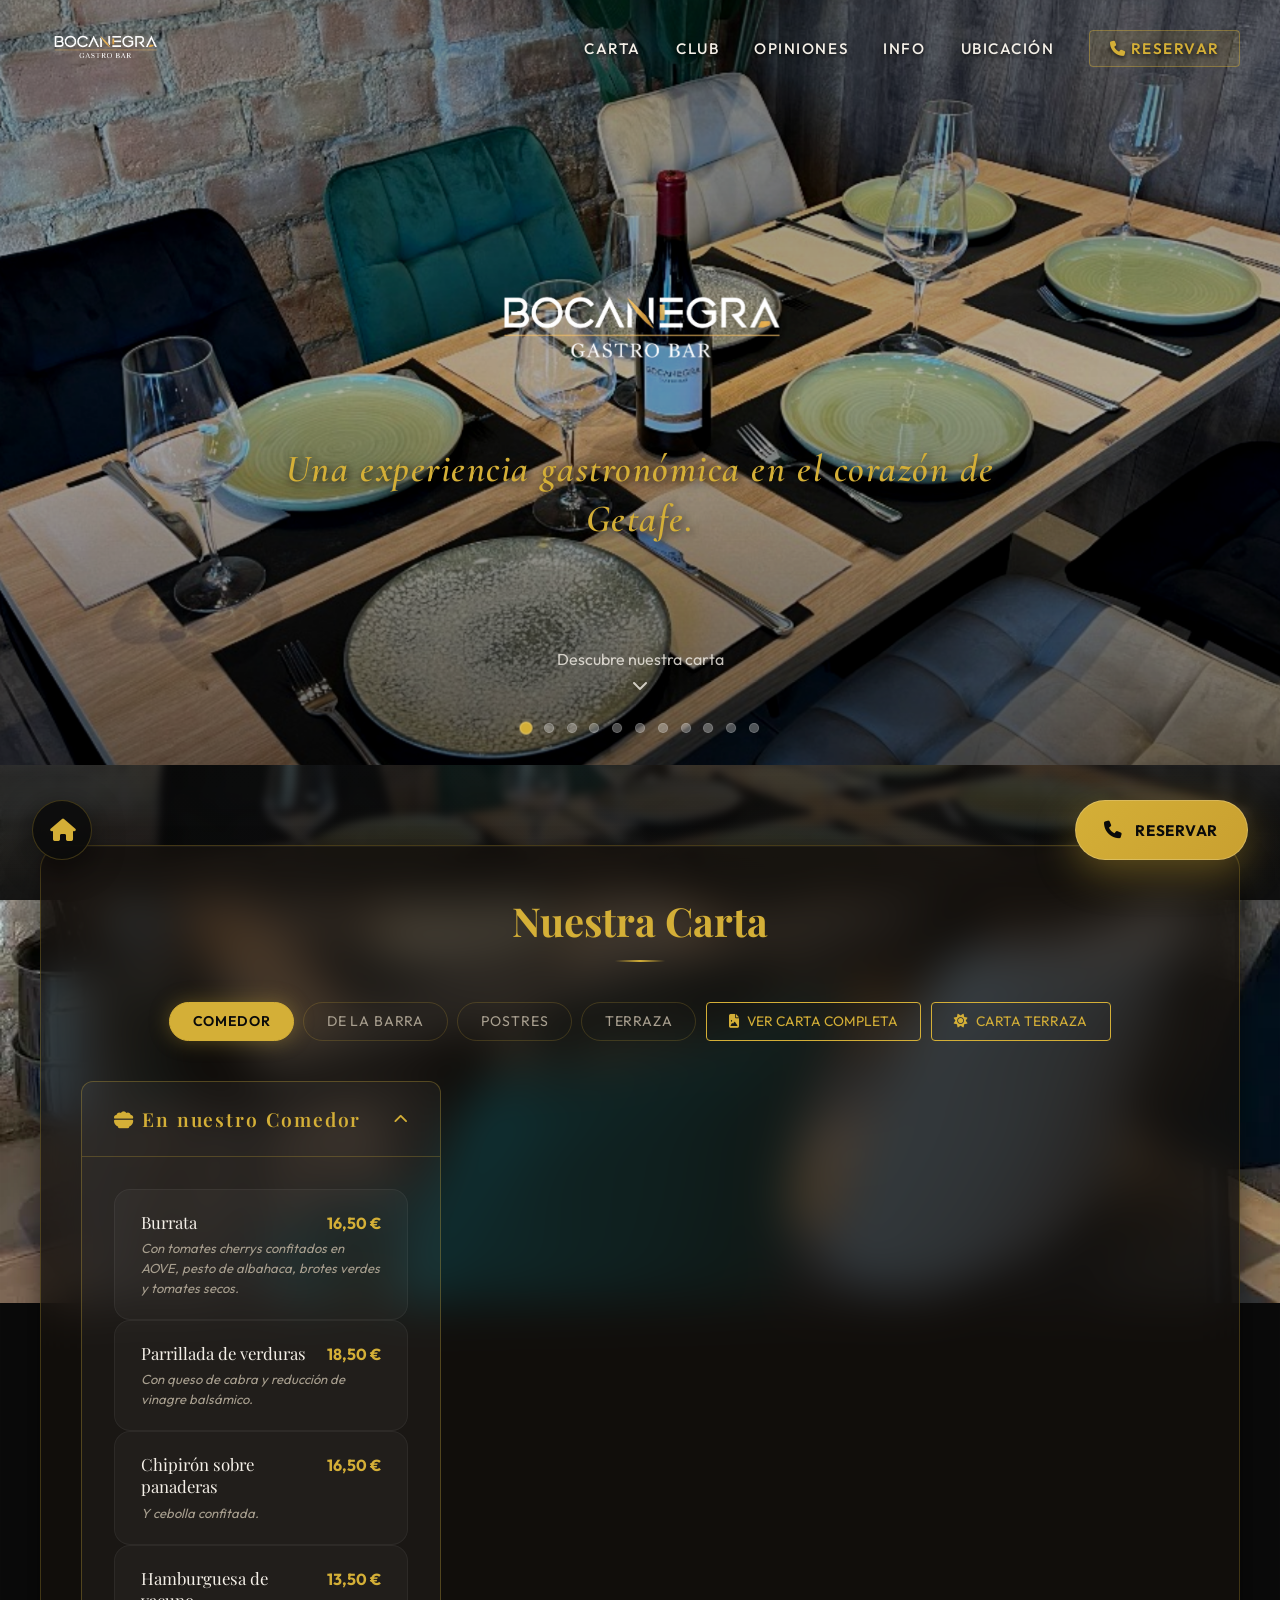
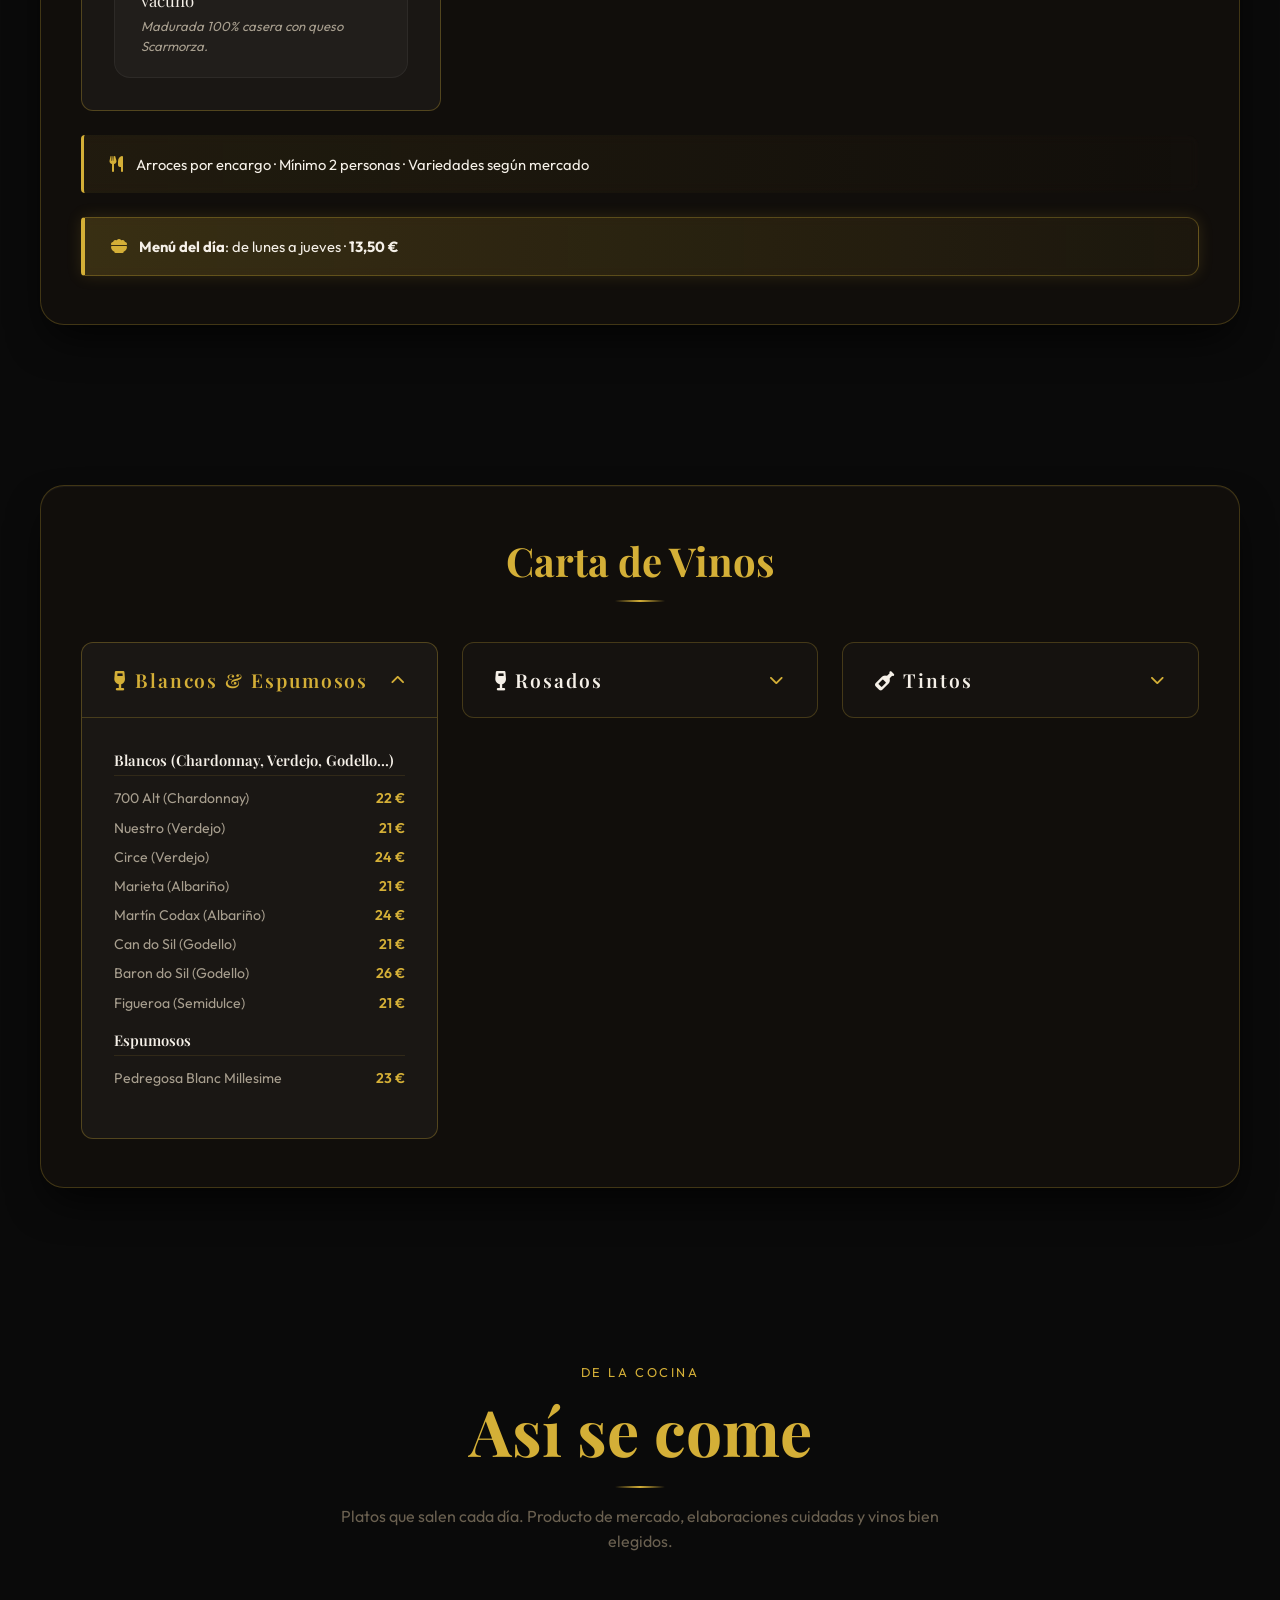
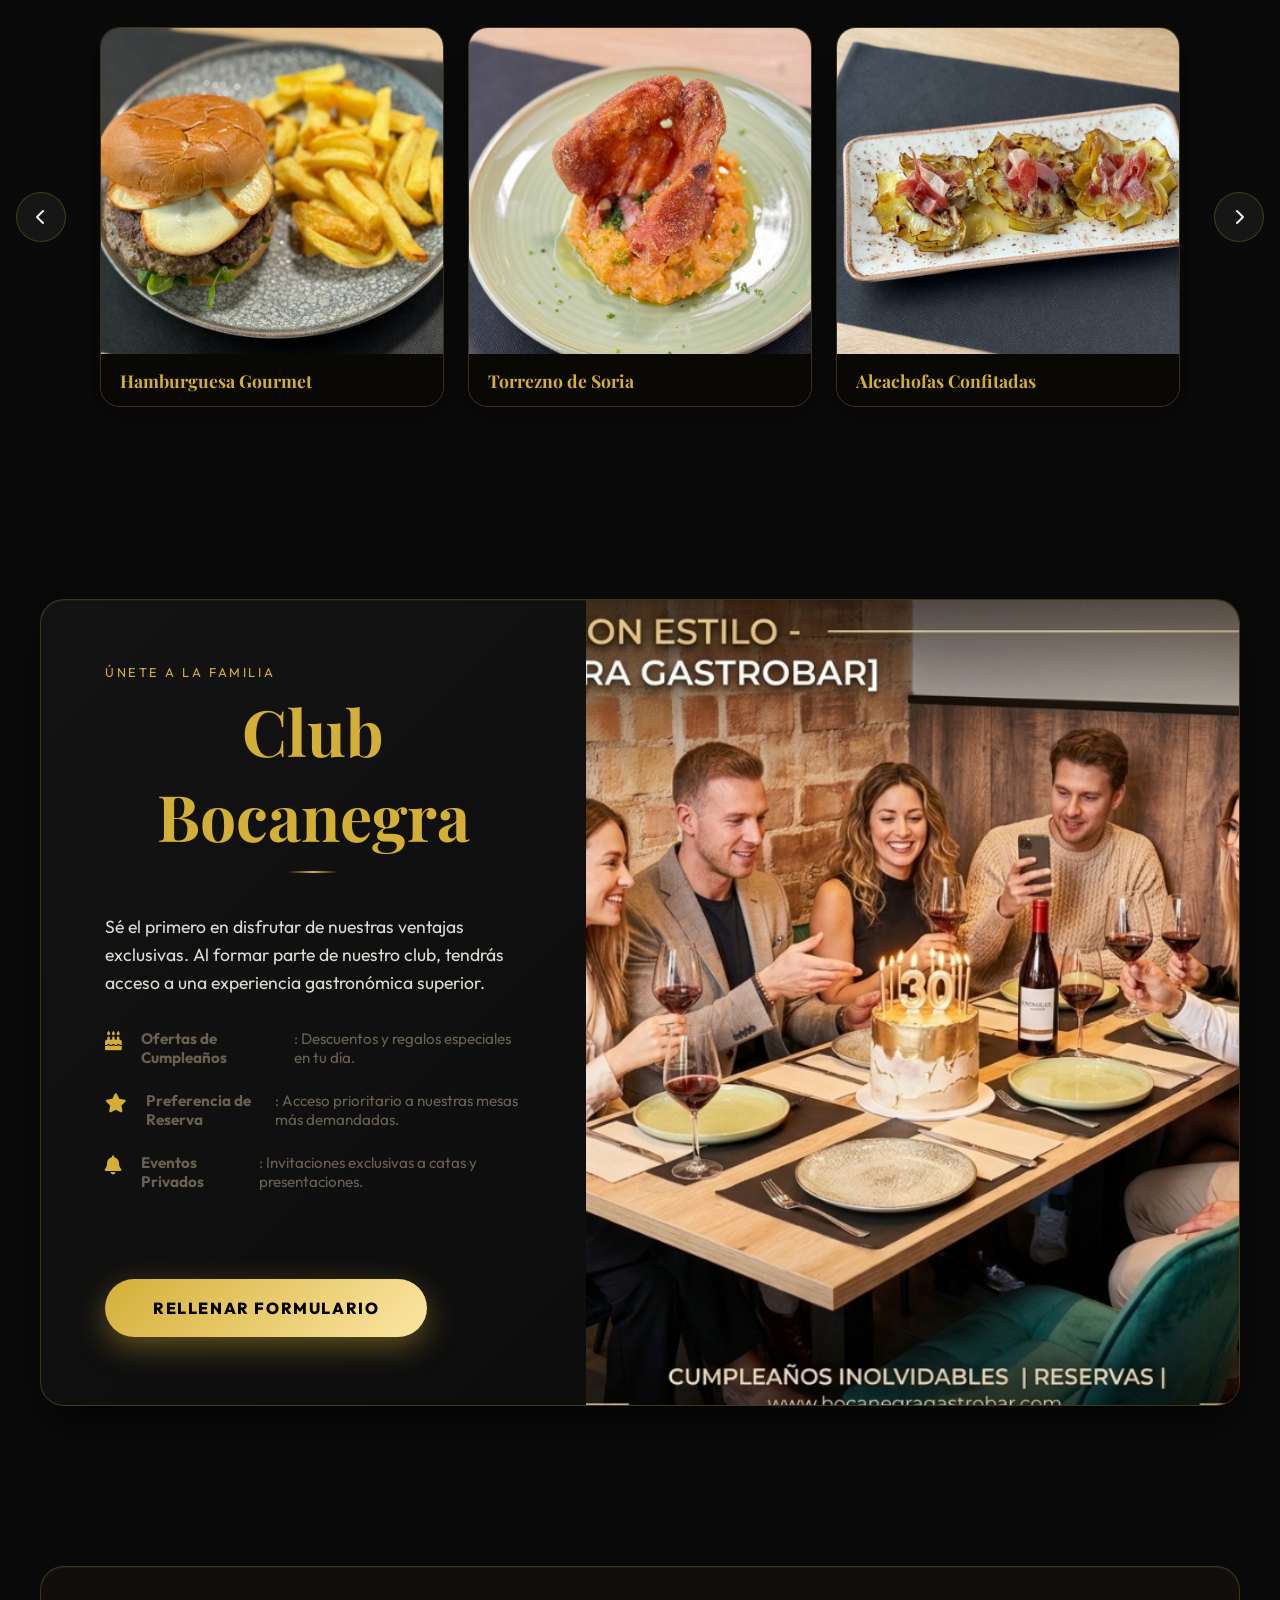
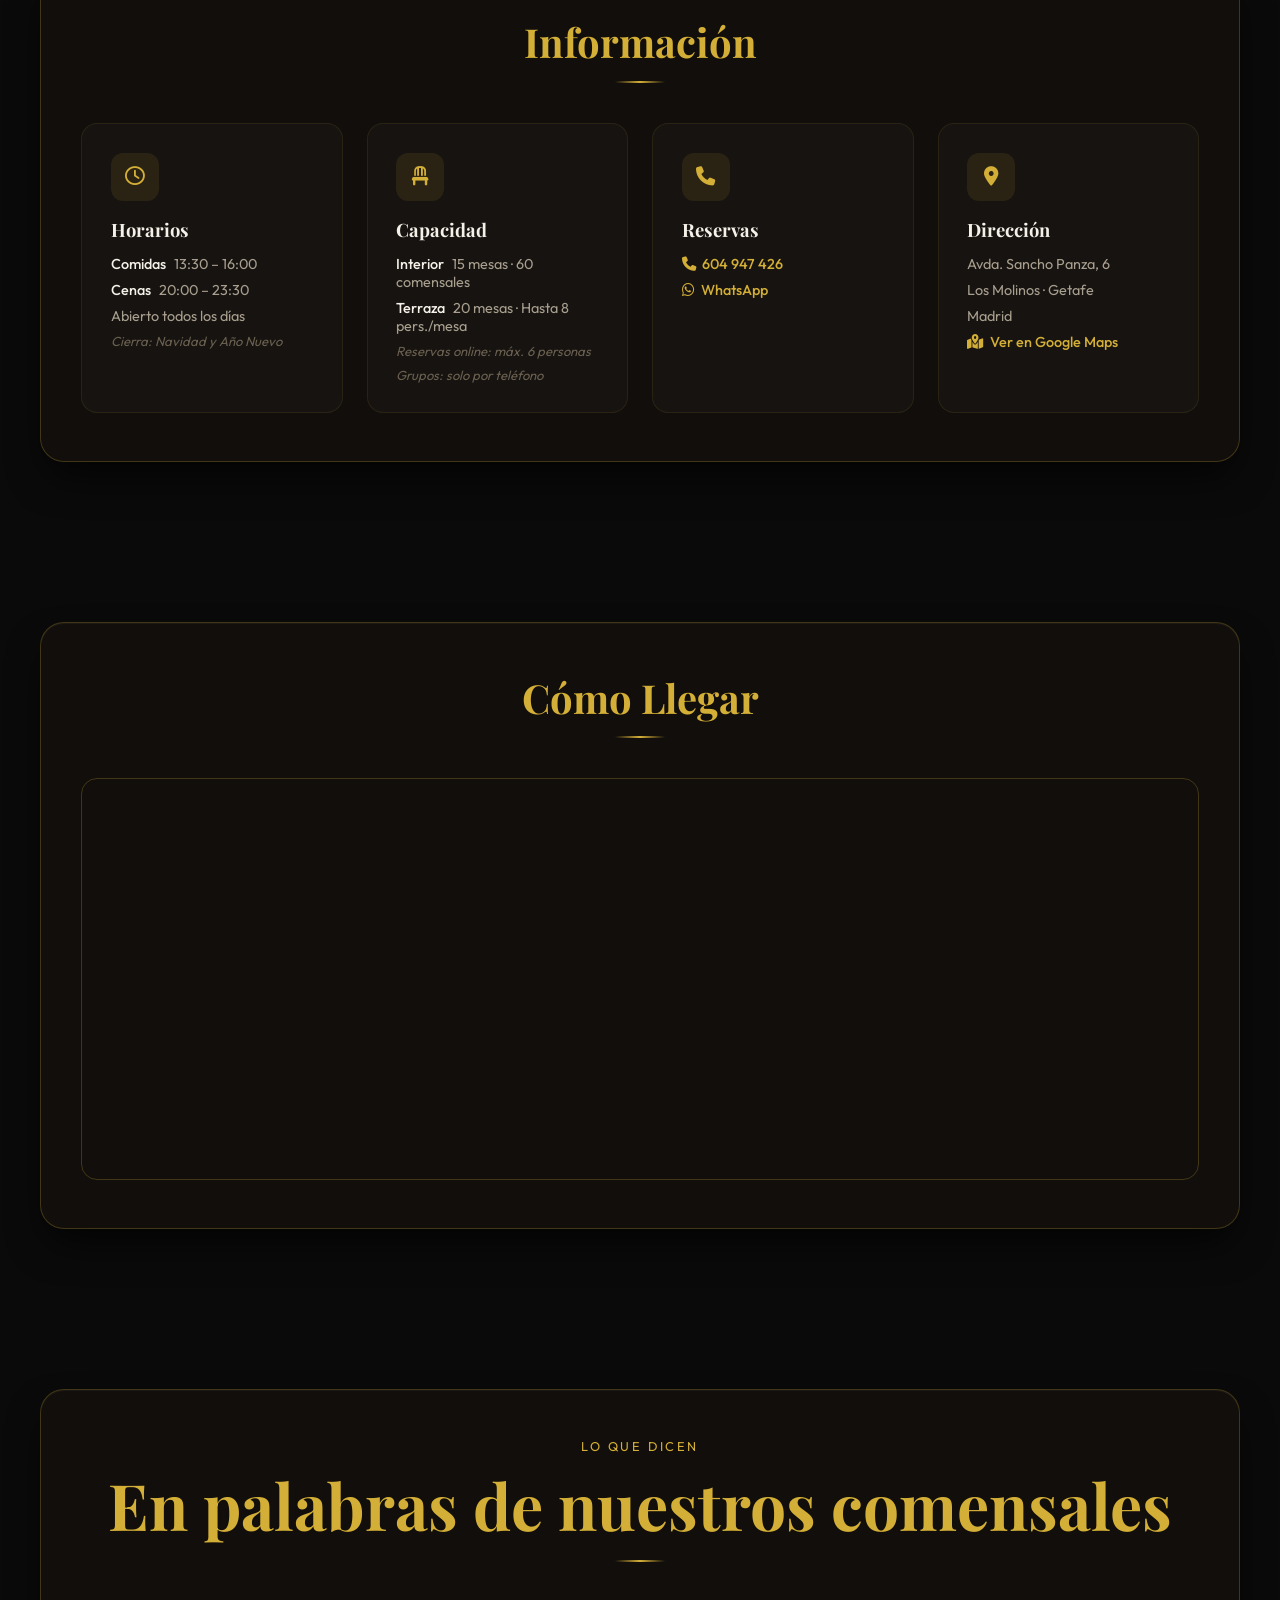
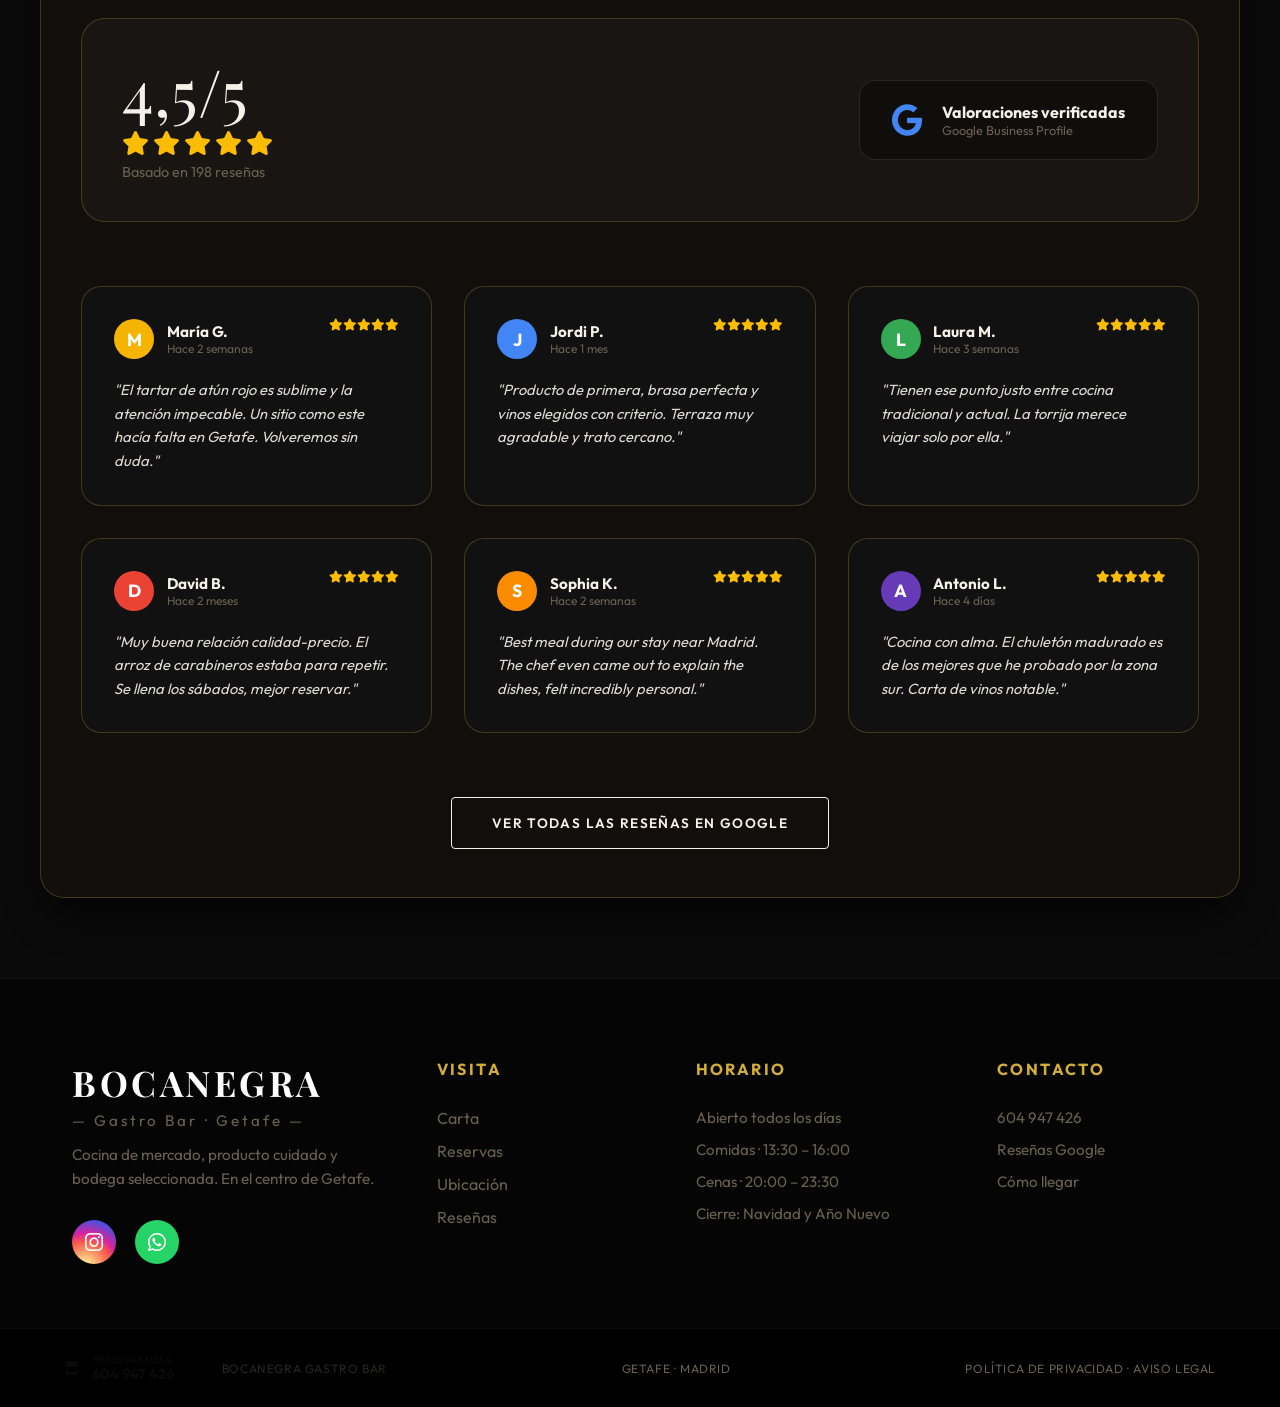
==== index.html @ 8f3bcb3c "fix: update Instagram link to @bocanegra_gastrobar" ====
<!DOCTYPE html>
<html lang="es">

<head>
    <meta charset="UTF-8">
    <meta name="viewport" content="width=device-width, initial-scale=1.0">
    <title>Restaurante Bocanegra Getafe — Cocina de Huerta, Sabor de Verdad</title>
    <meta name="description"
        content="Cocina honesta con verduras de la huerta, carnes de calidad y postres caseros. Bocanegra es el restaurante familiar de Getafe donde el producto manda y el cliente siempre vuelve.">

    <!-- Fonts -->
    <link rel="preconnect" href="https://fonts.googleapis.com">
    <link
        href="https://fonts.googleapis.com/css2?family=Outfit:wght@300;400;500;600;700&family=Playfair+Display:ital,wght@0,400;0,600;0,700;1,400&family=Cormorant+Garamond:ital,wght@1,500;1,600;1,700&display=swap"
        rel="stylesheet">
    <!-- Icons -->
    <link rel="stylesheet" href="https://cdnjs.cloudflare.com/ajax/libs/font-awesome/6.5.0/css/all.min.css">

    <style>
/* ═══════════════════════════════════════
   BOCANEGRA GASTRO BAR — Design System
   ═══════════════════════════════════════ */

:root {
    --primary: #D4AF37;
    --primary-hover: #b5952f;
    --primary-glow: rgba(212, 175, 55, 0.35);
    --dark-bg: #0a0a0a;
    --dark-surface: #111111;
    --text-main: #f5f0e8;
    --text-muted: #a89f8f;
    --text-dim: #6a6050;
    --accent-warm: #3d2b1a;

    --glass-bg: rgba(20, 16, 12, 0.75);
    --glass-border: rgba(212, 175, 55, 0.25);
    --glass-shadow: 0 20px 40px -10px rgba(0, 0, 0, 0.8), inset 0 1px 1px rgba(255, 255, 255, 0.05);
    --glass-blur: blur(24px);

    --font-heading: 'Playfair Display', serif;
    --font-body: 'Outfit', sans-serif;

    --ease-out: cubic-bezier(0.25, 0.46, 0.45, 0.94);
    --ease-spring: cubic-bezier(0.175, 0.885, 0.32, 1.275);
}

* { margin: 0; padding: 0; box-sizing: border-box; -webkit-tap-highlight-color: transparent; }

html { scroll-behavior: smooth; scroll-padding-top: 70px; }

body {
    font-family: var(--font-body);
    color: var(--text-main);
    background-color: var(--dark-bg);
    overflow-x: hidden;
    min-height: 100vh;
    min-height: 100svh;
    background-image: url('fondo.jpg');
    background-size: cover;
    background-position: center;
    background-attachment: fixed;
    background-repeat: no-repeat;
    -webkit-font-smoothing: antialiased;
    -moz-osx-font-smoothing: grayscale;
}

.bg-overlay {
    position: fixed;
    inset: 0;
    background: linear-gradient(to bottom, rgba(10,10,10,0.75) 0%, rgba(10,10,10,0.45) 40%, rgba(10,10,10,0.65) 70%, rgba(10,10,10,0.90) 100%);
    backdrop-filter: blur(4px);
    -webkit-backdrop-filter: blur(4px);
    z-index: -1;
}

/* ═══════════ NAVIGATION ═══════════ */
.main-nav { position: fixed; top: 0; left: 0; right: 0; z-index: 200; padding: 0.8rem 1.5rem; transition: background 0.4s ease, box-shadow 0.4s ease; }
.main-nav.scrolled { background: rgba(10,8,5,0.92); backdrop-filter: blur(20px); -webkit-backdrop-filter: blur(20px); box-shadow: 0 2px 30px rgba(0,0,0,0.5); }
.nav-inner { max-width: 1200px; margin: 0 auto; display: flex; justify-content: space-between; align-items: center; }
.nav-logo { font-family: var(--font-heading); font-size: 1.4rem; font-weight: 700; letter-spacing: 0.15em; color: var(--text-main); text-decoration: none; transition: color 0.3s; }
.nav-logo:hover { color: var(--primary); }
.nav-logo-img { height: 65px; width: auto; transition: transform 0.3s var(--ease-out); }
.nav-logo:hover .nav-logo-img { transform: scale(1.05); }
.nav-links { display: flex; list-style: none; gap: 2.2rem; align-items: center; }
.nav-links a { text-decoration: none; color: var(--text-main); font-size: 0.95rem; font-weight: 500; letter-spacing: 0.1em; text-transform: uppercase; transition: color 0.3s; text-shadow: 0 2px 5px rgba(0,0,0,0.8); }
.nav-links a:hover { color: var(--text-main); background: rgba(212,175,55,0.08); }
.nav-cta { background: rgba(212,175,55,0.12) !important; border: 1px solid rgba(212,175,55,0.4) !important; color: var(--primary) !important; font-weight: 600 !important; backdrop-filter: blur(5px); border-radius: 4px; padding: 0.5rem 1.2rem !important; }
.nav-cta:hover { background: var(--primary) !important; color: var(--dark-bg) !important; box-shadow: 0 0 20px var(--primary-glow); }
.nav-toggle { display: none; flex-direction: column; gap: 5px; background: none; border: none; cursor: pointer; padding: 4px; }
.nav-toggle span { width: 24px; height: 2px; background: var(--text-main); border-radius: 2px; transition: all 0.3s ease; }

/* ═══════════ HERO ═══════════ */
.hero { min-height: 85vh; min-height: 85svh; display: flex; flex-direction: column; justify-content: center; align-items: center; text-align: center; position: relative; padding: 0; overflow: hidden; background-color: var(--dark-bg); }
.hero-slider { position: absolute; inset: 0; z-index: 1; background-color: #0c0c0c; }
.slide { position: absolute; inset: 0; background-size: cover; background-position: center; background-repeat: no-repeat; opacity: 0; transform: scale(1.18); transition: opacity 1.2s ease-in-out; image-rendering: -webkit-optimize-contrast; filter: contrast(1.08) saturate(1.05); will-change: opacity, transform; }
.slide.active { opacity: 1; animation: kenBurns 7s ease-in-out forwards; }
@keyframes kenBurns { 0% { transform: scale(1.0); } 100% { transform: scale(1.18); } }
.slider-dots { position: absolute; bottom: 2rem; left: 50%; transform: translateX(-50%); display: flex; gap: 0.8rem; z-index: 20; }
.dot { width: 10px; height: 10px; border-radius: 50%; background: rgba(255,255,255,0.3); border: 1px solid rgba(255,255,255,0.2); cursor: pointer; transition: all 0.3s var(--ease-spring); }
.dot.active { background: var(--primary); transform: scale(1.3); box-shadow: 0 0 15px var(--primary-glow); }
.hero::after { content: ''; position: absolute; inset: 0; background: linear-gradient(to bottom, rgba(0,0,0,0.45) 0%, rgba(0,0,0,0.3) 50%, rgba(0,0,0,0.6) 100%); z-index: 2; }
.logo-container { position: relative; z-index: 10; margin-top: 1rem; display: flex; flex-direction: column; align-items: center; gap: 0.3rem; }
.hero-logo { width: 350px; max-width: 85vw; margin-bottom: 0rem; }
.hero-seo-title { font-family: 'Cormorant Garamond', serif; font-size: clamp(1.5rem,3.5vw,2.4rem); font-style: italic; font-weight: 600; color: var(--primary); letter-spacing: 0.04em; margin-top: 1.8rem; text-shadow: 2px 2px 8px rgba(0,0,0,0.9), 0 0 20px rgba(212,175,55,0.2); line-height: 1.3; max-width: 850px; margin-left: auto; margin-right: auto; padding: 0 1rem; }
.scroll-indicator { position: absolute; bottom: 4.5rem; z-index: 10; display: flex; flex-direction: column; align-items: center; gap: 0.5rem; color: var(--text-main); opacity: 0.8; }

/* ═══════════ CONTENT SECTIONS ═══════════ */
.content-section { padding: 5rem 1rem; display: flex; justify-content: center; }
.glass-container { width: 100%; max-width: 1200px; background: var(--glass-bg); backdrop-filter: var(--glass-blur); -webkit-backdrop-filter: var(--glass-blur); border: 1px solid var(--glass-border); border-radius: 24px; padding: 3rem 2.5rem; box-shadow: var(--glass-shadow); }
.section-title { font-family: var(--font-heading); font-size: clamp(1.8rem,4vw,2.5rem); text-align: center; margin-bottom: 2.5rem; color: var(--primary); position: relative; }
.section-title::after { content: ''; display: block; width: 50px; height: 2px; background: linear-gradient(90deg, transparent, var(--primary), transparent); margin: 0.8rem auto 0; }

/* ═══════════ MENU FILTERS ═══════════ */
.menu-filters { display: flex; justify-content: center; flex-wrap: wrap; gap: 0.6rem; margin-bottom: 2.5rem; touch-action: pan-y; }
.filter-btn { background: transparent; border: 1px solid rgba(212,175,55,0.2); color: var(--text-muted); padding: 0.55rem 1.4rem; border-radius: 30px; font-family: var(--font-body); font-size: 0.88rem; cursor: pointer; transition: all 0.3s ease; text-transform: uppercase; letter-spacing: 0.06em; font-weight: 400; touch-action: manipulation; }
.filter-btn:hover { border-color: var(--primary); color: var(--text-main); background: rgba(212,175,55,0.06); }
.filter-btn.active { background: var(--primary); color: var(--dark-bg); border-color: var(--primary); font-weight: 600; box-shadow: 0 0 20px var(--primary-glow); }
.pdf-btn { padding: 0.6rem 1.4rem; background: transparent; border: 1px solid var(--primary); color: var(--primary); border-radius: 4px; text-decoration: none; font-size: 0.86rem; display: flex; align-items: center; gap: 0.5rem; transition: all 0.3s; text-transform: uppercase; }
.pdf-btn:hover { background: var(--primary); color: var(--dark-bg); }

/* ═══════════ MENU GRID ═══════════ */
.menu-grid { display: grid; grid-template-columns: repeat(auto-fill, minmax(320px,1fr)); gap: 1.2rem; transition: opacity 0.4s var(--ease-out), transform 0.4s var(--ease-out); }
.menu-grid.filtering { opacity: 0; transform: translateY(12px); pointer-events: none; }
.menu-item { padding: 1.3rem 1.6rem; border-radius: 16px; background: rgba(255,255,255,0.03); border: 1px solid rgba(255,255,255,0.05); transition: all 0.3s var(--ease-out); display: flex; flex-direction: column; gap: 0.4rem; opacity: 0; animation: itemEntrance 0.5s ease forwards; }
@keyframes itemEntrance { from { opacity: 0; transform: translateY(15px); } to { opacity: 1; transform: translateY(0); } }
.menu-item:hover { transform: translateY(-4px); background: rgba(212,175,55,0.08); border-color: rgba(212,175,55,0.3); box-shadow: 0 10px 25px -10px rgba(0,0,0,0.5); }
.item-header { display: flex; justify-content: space-between; align-items: baseline; gap: 1rem; }
.item-title { font-family: var(--font-heading); font-size: 1.05rem; color: var(--text-main); font-weight: 400; }
.item-price { font-weight: 700; color: var(--primary); font-size: 1rem; white-space: nowrap; }
.item-desc { font-size: 0.82rem; color: var(--text-muted); line-height: 1.5; font-style: italic; }
.menu-note { margin-top: 1.5rem; padding: 1.2rem 1.6rem; background: linear-gradient(90deg,rgba(212,175,55,0.08),transparent); border-left: 3px solid var(--primary); border-radius: 4px 12px 12px 4px; color: var(--text-main); font-size: 0.92rem; display: flex; align-items: center; gap: 0.8rem; backdrop-filter: blur(5px); }
.menu-note.highlight { background: linear-gradient(90deg,rgba(212,175,55,0.2),rgba(212,175,55,0.05)); border: 1px solid rgba(212,175,55,0.3); border-left: 4px solid var(--primary); box-shadow: 0 0 15px rgba(212,175,55,0.15); animation: gold-pulse 3s infinite alternate; }
@keyframes gold-pulse { 0% { box-shadow: 0 0 15px rgba(212,175,55,0.1); } 100% { box-shadow: 0 0 25px rgba(212,175,55,0.3); } }

/* ═══════════ ACCORDION MENU ═══════════ */
.wine-accordion { display: grid; grid-template-columns: repeat(3,1fr); gap: 1.5rem; align-items: start; margin-top: 2rem; }
@media (max-width: 900px) { .wine-accordion { grid-template-columns: 1fr; } }
.menu-accordion { border: 1px solid var(--glass-border); border-radius: 12px; background: rgba(255,255,255,0.02); overflow: hidden; transition: all 0.3s var(--ease-out); }
.menu-accordion[open] { border-color: rgba(212,175,55,0.3); background: rgba(255,255,255,0.04); }
.accordion-header { padding: 1.5rem 2rem; display: flex; justify-content: space-between; align-items: center; cursor: pointer; list-style: none; font-family: var(--font-heading); font-size: 1.2rem; font-weight: 600; letter-spacing: 0.1em; color: var(--text-main); transition: all 0.3s; }
.accordion-header::-webkit-details-marker { display: none; }
.accordion-header:hover { background: rgba(212,175,55,0.05); color: var(--primary); }
.menu-accordion[open] .accordion-header { color: var(--primary); border-bottom: 1px solid var(--glass-border); }
.toggle-icon { font-size: 0.9rem; transition: transform 0.4s var(--ease-spring); color: var(--primary); }
.menu-accordion[open] .toggle-icon { transform: rotate(180deg); }
.accordion-content { padding: 2rem; }
.menu-note i { color: var(--primary); font-size: 1rem; }

/* ═══════════ WINE SECTION ═══════════ */
.wine-regions-grid { display: grid; grid-template-columns: 1fr; gap: 2rem; }
.wine-sub { margin-bottom: 0.8rem; }
.wine-sub h4 { font-family: var(--font-heading); color: var(--text-main); font-size: 0.92rem; font-weight: 600; margin-bottom: 0.5rem; padding-bottom: 0.3rem; border-bottom: 1px solid rgba(212,175,55,0.12); }
.wine-item { display: flex; justify-content: space-between; align-items: baseline; padding: 0.35rem 0; font-size: 0.88rem; color: var(--text-muted); }
.wine-price { color: var(--primary); font-weight: 600; white-space: nowrap; margin-left: 1rem; }

/* ═══════════ INFO SECTION ═══════════ */
.info-grid { display: grid; grid-template-columns: repeat(auto-fill,minmax(250px,1fr)); gap: 1.5rem; }
.info-card { background: rgba(255,255,255,0.025); border: 1px solid rgba(212,175,55,0.1); border-radius: 16px; padding: 1.8rem; transition: transform 0.3s var(--ease-out), border-color 0.3s; }
.info-card:hover { transform: translateY(-3px); border-color: rgba(212,175,55,0.25); }
.info-icon { width: 48px; height: 48px; border-radius: 12px; background: rgba(212,175,55,0.1); display: flex; align-items: center; justify-content: center; margin-bottom: 1rem; color: var(--primary); font-size: 1.2rem; }
.info-card h3 { font-family: var(--font-heading); color: var(--text-main); font-size: 1.15rem; margin-bottom: 0.8rem; }
.info-list { list-style: none; display: flex; flex-direction: column; gap: 0.5rem; font-size: 0.9rem; color: var(--text-muted); }
.info-list strong { color: var(--text-main); font-weight: 500; margin-right: 0.3rem; }
.info-muted { font-size: 0.82rem; color: var(--text-dim); font-style: italic; }
.info-link { color: var(--primary); text-decoration: none; display: inline-flex; align-items: center; gap: 0.4rem; transition: color 0.2s; font-weight: 500; }
.info-link:hover { color: #e6c86a; }

/* ═══════════ MAP ═══════════ */
.map-wrapper { border-radius: 16px; overflow: hidden; border: 1px solid var(--glass-border); }
.map-wrapper iframe { display: block; width: 100%; min-height: 350px; }

/* ═══════════ REVIEWS ═══════════ */
.rating-overview { display: flex; justify-content: space-between; align-items: center; background: rgba(255,255,255,0.03); padding: 2.5rem; border-radius: 24px; margin-bottom: 4rem; border: 1px solid var(--glass-border); flex-wrap: wrap; gap: 2rem; }
.rating-main { display: flex; flex-direction: column; gap: 0.5rem; }
.rating-score { font-size: 4rem; font-family: var(--font-heading); color: var(--text-main); line-height: 1; }
.rating-stars { color: #fbbc04; font-size: 1.5rem; display: flex; gap: 4px; }
.rating-count { font-size: 0.9rem; color: var(--text-dim); }
.verified-badge { background: rgba(0,0,0,0.3); padding: 1.2rem 2rem; border-radius: 16px; display: flex; align-items: center; gap: 1.2rem; border: 1px solid rgba(255,255,255,0.1); }
.badge-icon { font-size: 2rem; color: #4285f4; }
.badge-text { display: flex; flex-direction: column; }
.badge-text strong { font-size: 1rem; color: var(--text-main); }
.badge-text span { font-size: 0.8rem; color: var(--text-dim); }
.reviews-grid { display: grid; grid-template-columns: repeat(3,1fr); gap: 2rem; margin-bottom: 4rem; }
.review-card { background: var(--dark-surface); padding: 2rem; border-radius: 20px; border: 1px solid var(--glass-border); transition: transform 0.3s var(--ease-out); display: flex; flex-direction: column; gap: 1.2rem; }
.review-card:hover { transform: translateY(-5px); border-color: rgba(212,175,55,0.3); }
.review-meta { display: flex; justify-content: space-between; align-items: flex-start; }
.review-user { display: flex; align-items: center; gap: 0.8rem; }
.user-avatar { width: 40px; height: 40px; border-radius: 50%; display: flex; align-items: center; justify-content: center; color: white; font-weight: bold; font-size: 1.1rem; }
.user-info { display: flex; flex-direction: column; }
.user-info strong { font-size: 0.95rem; color: var(--text-main); }
.user-info span { font-size: 0.75rem; color: var(--text-dim); }
.review-stars-small { color: #fbbc04; font-size: 0.75rem; display: flex; }
.review-text { font-size: 0.92rem; line-height: 1.6; color: var(--text-main); font-style: italic; opacity: 0.9; }
.reviews-footer { display: flex; justify-content: center; }
.google-btn { display: inline-block; padding: 1rem 2.5rem; background: transparent; border: 1px solid var(--text-main); color: var(--text-main); text-decoration: none; font-size: 0.85rem; font-weight: 600; letter-spacing: 0.1em; border-radius: 4px; transition: all 0.3s; }
.google-btn:hover { background: var(--text-main); color: var(--dark-bg); }
@media (max-width: 1100px) { .reviews-grid { grid-template-columns: repeat(2,1fr); } }
@media (max-width: 768px) { .reviews-grid { display: flex; flex-wrap: nowrap; overflow-x: auto; gap: 1.2rem; padding: 0.5rem 1.5rem 2rem; scroll-snap-type: x mandatory; -webkit-overflow-scrolling: touch; margin: 0 -1.5rem; } .review-card { flex: 0 0 280px; scroll-snap-align: center; background: rgba(255,255,255,0.03); } }

/* ═══════════ CLUB BOCANEGRA ═══════════ */
.club-card { padding: 0 !important; overflow: hidden; background: linear-gradient(135deg,rgba(20,20,20,0.95) 0%,rgba(10,10,10,0.98) 100%); }
.club-content { display: grid; grid-template-columns: 1fr 1.2fr; min-height: 600px; }
.club-text { padding: 4rem; display: flex; flex-direction: column; justify-content: center; }
.club-intro { font-size: 1.1rem; line-height: 1.6; color: var(--text-main); margin: 1.5rem 0 2rem; opacity: 0.9; }
.club-benefits { list-style: none; padding: 0; margin-bottom: 3rem; }
.club-benefits li { display: flex; align-items: flex-start; gap: 1.2rem; margin-bottom: 1.5rem; color: var(--text-dim); font-size: 0.95rem; }
.club-benefits i { color: var(--primary); font-size: 1.2rem; margin-top: 0.2rem; }
.club-cta-wrapper { margin-top: 1rem; }
.shiny-gold-btn { display: inline-block; background: linear-gradient(135deg,#d4af37 0%,#f9e29c 50%,#d4af37 100%); background-size: 200% auto; color: #000; padding: 1.2rem 3rem; border-radius: 50px; font-size: 1rem; font-weight: 800; letter-spacing: 0.1em; text-decoration: none; text-transform: uppercase; position: relative; overflow: hidden; box-shadow: 0 10px 30px rgba(212,175,55,0.4); transition: all 0.4s var(--ease-out); border: none; }
.shiny-gold-btn::after { content: ''; position: absolute; top: -50%; left: -100%; width: 50%; height: 200%; background: linear-gradient(to right,rgba(255,255,255,0) 0%,rgba(255,255,255,0.6) 50%,rgba(255,255,255,0) 100%); transform: rotate(30deg); animation: btn-shine 3s infinite; }
.shiny-gold-btn:hover { transform: translateY(-5px) scale(1.02); box-shadow: 0 15px 40px rgba(212,175,55,0.6); background-position: right center; }
@keyframes btn-shine { 0% { left: -100%; } 20% { left: 150%; } 100% { left: 150%; } }
.club-visuals { position: relative; background: #000; overflow: hidden; }
.club-carousel { width: 100%; height: 100%; position: relative; }
.club-slide { position: absolute; inset: 0; background-size: cover; background-position: center; background-repeat: no-repeat; opacity: 0; transition: opacity 1.5s ease-in-out, transform 6s linear; z-index: 1; }
.club-slide.active { opacity: 1; z-index: 2; transform: scale(1.08); }
@media (max-width: 1000px) { .club-content { grid-template-columns: 1fr; } .club-visuals { height: 350px; order: -1; } .club-text { padding: 3rem 2rem; } }

/* ═══════════ FOOTER ═══════════ */
.main-footer { background: #050505; padding-top: 5rem; color: #fff; border-top: 1px solid rgba(255,255,255,0.05); }
.footer-top { max-width: 1200px; margin: 0 auto; padding: 0 2rem 4rem; display: grid; grid-template-columns: 1.5fr 1fr 1.2fr 1fr; gap: 3rem; }
.footer-brand-title { font-family: var(--font-heading); font-size: 2.2rem; letter-spacing: 0.1em; margin-bottom: 0.3rem; }
.footer-brand-subtitle { color: var(--primary); font-size: 0.85rem; letter-spacing: 0.2em; margin-bottom: 1.5rem; }
.footer-brand-desc { color: var(--text-dim); line-height: 1.6; font-size: 0.95rem; }
.footer-col h3 { color: var(--primary); font-size: 1rem; letter-spacing: 0.15em; margin-bottom: 1.8rem; }
.footer-col ul { list-style: none; padding: 0; }
.footer-col ul li { margin-bottom: 0.8rem; }
.footer-col a { color: var(--text-dim); text-decoration: none; transition: color 0.3s; }
.footer-col a:hover { color: var(--primary); }
.footer-col p { color: var(--text-dim); margin-bottom: 0.8rem; font-size: 0.95rem; }
.footer-social { display: flex; gap: 1.2rem; margin-top: 1.8rem; }
.footer-social a { width: 44px; height: 44px; border-radius: 50%; display: flex; justify-content: center; align-items: center; font-size: 1.3rem; transition: all 0.4s var(--ease-spring); text-decoration: none; border: none; }
.footer-social a.social-ig { background: radial-gradient(circle at 30% 107%,#fdf497 0%,#fdf497 5%,#fd5949 45%,#d6249f 60%,#285AEB 90%); color: #fff; }
.footer-social a.social-wa { background: #25D366; color: #fff; }
.footer-social a.social-ig:hover { transform: translateY(-5px) scale(1.1); box-shadow: 0 10px 25px rgba(214,36,159,0.4); }
.footer-social a.social-wa:hover { transform: translateY(-5px) scale(1.1); box-shadow: 0 10px 25px rgba(37,211,102,0.4); }
.footer-bottom { background: #000; padding: 1.5rem 4rem; display: flex; justify-content: space-between; align-items: center; border-top: 1px solid rgba(255,255,255,0.05); font-size: 0.75rem; letter-spacing: 0.05em; color: var(--text-dim); }
.footer-bottom-left { display: flex; align-items: center; gap: 3rem; }
.footer-reserve-tag { background: var(--primary); color: var(--dark-bg); display: flex; align-items: center; gap: 0.8rem; padding: 0.4rem 1.2rem; border-radius: 40px; text-decoration: none; }
.tag-text { display: flex; flex-direction: column; }
.tag-text span { font-size: 0.6rem; font-weight: 700; opacity: 0.8; }
.tag-text strong { font-size: 0.9rem; }
.footer-id { opacity: 0.4; }
.footer-bottom-right a { color: var(--text-dim); text-decoration: none; }
button.footer-reserve-tag { background: none; border: none; cursor: pointer; padding: 0; font-family: inherit; }

/* ═══════════ FLOATING BUTTONS ═══════════ */
.reserve-fab { position: fixed; bottom: 2.5rem; right: 2rem; height: 60px; padding: 0 1.8rem; border-radius: 40px; background: linear-gradient(135deg,var(--primary),#c9a030); color: var(--dark-bg); font-size: 1.1rem; display: flex; justify-content: center; align-items: center; gap: 0.8rem; cursor: pointer; box-shadow: 0 12px 40px rgba(212,175,55,0.4); z-index: 1000; transition: all 0.4s var(--ease-spring); border: 1px solid rgba(255,255,255,0.2); }
.fab-label { font-family: var(--font-body); font-size: 0.95rem; font-weight: 700; letter-spacing: 0.05em; text-transform: uppercase; }
.reserve-fab:hover { transform: translateY(-5px) scale(1.05); box-shadow: 0 15px 45px rgba(212,175,55,0.6); color: var(--dark-bg); }
.home-float { position: fixed; left: 2rem; bottom: 2.5rem; width: 60px; height: 60px; background: rgba(10,10,10,0.85); border: 1px solid var(--glass-border); backdrop-filter: blur(15px); color: var(--primary); border-radius: 50%; display: flex; justify-content: center; align-items: center; font-size: 1.4rem; z-index: 1000; transition: all 0.4s var(--ease-spring); text-decoration: none; box-shadow: 0 8px 30px rgba(0,0,0,0.5); }
.home-float:hover { background: var(--primary); color: var(--dark-bg); transform: translateY(-5px) scale(1.1); box-shadow: 0 12px 35px var(--primary-glow); }
.pulse { animation: pulse-ring 2.5s infinite; }
@keyframes pulse-ring { 0% { box-shadow: 0 0 0 0 rgba(212,175,55,0.5); } 70% { box-shadow: 0 0 0 18px rgba(212,175,55,0); } 100% { box-shadow: 0 0 0 0 rgba(212,175,55,0); } }

/* ═══════════ DISHES CAROUSEL ═══════════ */
.dishes-section { padding: 6rem 1rem; max-width: 1300px; margin: 0 auto; }
.section-header { text-align: center; margin-bottom: 3.5rem; }
.section-subtitle { font-family: var(--font-body); text-transform: uppercase; letter-spacing: 0.2em; font-size: 0.8rem; color: var(--primary); display: block; margin-bottom: 0.5rem; }
.section-title.gold-text { font-size: clamp(2.5rem,5vw,4rem); margin-bottom: 1rem; }
.section-desc { color: var(--text-dim); max-width: 600px; margin: 0 auto; line-height: 1.6; }
.carousel-container { position: relative; display: flex; align-items: center; gap: 1.5rem; }
.carousel-viewport { flex: 1; overflow: hidden; padding: 1rem 10px; }
.carousel-track { display: flex; gap: 1.5rem; transition: transform 0.6s cubic-bezier(0.23,1,0.32,1); will-change: transform; }
.dish-card { flex: 0 0 calc((100% - 3rem) / 3); background: #0a0805; border-radius: 20px; overflow: hidden; border: 1px solid var(--glass-border); transition: transform 0.4s var(--ease-spring), border-color 0.4s; box-shadow: 0 10px 30px rgba(0,0,0,0.3); display: flex; flex-direction: column; height: 380px; }
.dish-card:hover { transform: translateY(-10px); border-color: var(--primary); box-shadow: 0 15px 40px rgba(212,175,55,0.15); }
.dish-img { flex: 1; background-size: cover; background-position: center; background-repeat: no-repeat; transition: transform 0.6s; image-rendering: -webkit-optimize-contrast; }
.dish-card:hover .dish-img { transform: scale(1.05); }
.dish-info { padding: 0.9rem 1.2rem; background: #0a0805; flex-shrink: 0; }
.dish-info h3 { font-family: var(--font-heading); color: var(--primary); font-size: 1.1rem; margin: 0; }
.dish-info p { display: none; }
.carousel-btn { width: 50px; height: 50px; border-radius: 50%; background: rgba(255,255,255,0.05); border: 1px solid var(--glass-border); color: var(--text-main); cursor: pointer; display: flex; justify-content: center; align-items: center; transition: all 0.3s; font-size: 1rem; z-index: 10; }
.carousel-btn:hover { background: var(--primary); color: var(--dark-bg); border-color: var(--primary); box-shadow: 0 0 20px var(--primary-glow); }
@media (max-width: 1024px) { .dish-card { flex: 0 0 calc((100% - 1.5rem) / 2); } }
@media (max-width: 650px) { .dish-card { flex: 0 0 100%; } .carousel-container { gap: 0.5rem; } .dishes-section { padding: 4rem 1rem; } }

/* ═══════════ ANIMATIONS ═══════════ */
.bounce { animation: bounce 2.5s infinite; }
@keyframes bounce { 0%,20%,50%,80%,100% { transform: translateY(0); } 40% { transform: translateY(-8px); } 60% { transform: translateY(-4px); } }
.fade-in-up { animation: fadeInUp 1s ease-out forwards; }
.skew-in { animation: skewIn 1s var(--ease-out) forwards; }
.slide-in-bottom { opacity: 0; transform: translateY(40px); transition: opacity 0.8s ease, transform 0.8s var(--ease-out); }
.slide-in-bottom.visible { opacity: 1; transform: translateY(0); }
@keyframes fadeInUp { from { opacity: 0; transform: translateY(20px); } to { opacity: 1; transform: translateY(0); } }
@keyframes skewIn { from { opacity: 0; transform: translateY(40px) skewY(4deg); } to { opacity: 1; transform: translateY(0) skewY(0); } }

/* ═══════════ MODAL RESERVA ═══════════ */
.reserve-modal-overlay { display: none; position: fixed; inset: 0; background: rgba(0,0,0,0.75); backdrop-filter: blur(6px); z-index: 9999; align-items: center; justify-content: center; }
.reserve-modal-overlay.active { display: flex; }
.reserve-modal-box { background: linear-gradient(135deg,rgba(20,16,10,0.98),rgba(10,8,5,0.99)); border: 1px solid rgba(201,163,87,0.35); border-radius: 20px; padding: 2.5rem 2rem 2rem; max-width: 420px; width: 90%; text-align: center; position: relative; box-shadow: 0 0 60px rgba(201,163,87,0.15); }
.reserve-modal-close { position: absolute; top: 1rem; right: 1rem; background: rgba(255,255,255,0.08); border: none; color: #aaa; width: 32px; height: 32px; border-radius: 50%; cursor: pointer; font-size: 1rem; display: flex; align-items: center; justify-content: center; transition: background 0.2s; }
.reserve-modal-close:hover { background: rgba(255,255,255,0.15); color: #fff; }
.reserve-modal-sub { font-size: 0.75rem; letter-spacing: 0.15em; text-transform: uppercase; color: var(--primary); margin-bottom: 0.5rem; }
.reserve-modal-title { font-size: 1.4rem; color: #fff; font-family: 'Playfair Display', serif; margin-bottom: 2rem; }
.reserve-modal-options { display: flex; gap: 1rem; justify-content: center; }
.reserve-option-btn { flex: 1; display: flex; flex-direction: column; align-items: center; gap: 0.4rem; padding: 1.5rem 1rem; border-radius: 14px; border: 1px solid rgba(201,163,87,0.3); background: rgba(201,163,87,0.07); color: #fff; text-decoration: none; transition: background 0.25s, border-color 0.25s, transform 0.2s; cursor: pointer; }
.reserve-option-btn:hover { background: rgba(201,163,87,0.18); border-color: var(--primary); transform: translateY(-3px); }
.reserve-option-btn i { font-size: 1.6rem; color: var(--primary); }
.reserve-option-btn span { font-size: 1.05rem; font-weight: 600; letter-spacing: 0.05em; }

/* ═══════════ RESPONSIVE ═══════════ */
@media (max-width: 900px) { .footer-top { grid-template-columns: 1fr 1fr; } .footer-bottom { flex-direction: column; gap: 1.5rem; padding: 2rem; text-align: center; } .footer-bottom-left { flex-direction: column; gap: 1rem; } }
@media (max-width: 768px) {
    .nav-toggle { display: flex; }
    .nav-links { position: fixed; top: 0; right: -100%; width: 70%; max-width: 300px; height: 100vh; background: rgba(10,8,5,0.97); backdrop-filter: blur(20px); flex-direction: column; padding: 5rem 1.5rem 2rem; gap: 0.5rem; transition: right 0.4s var(--ease-out); border-left: 1px solid var(--glass-border); }
    .nav-links.open { right: 0; }
    .nav-links a { font-size: 1rem; padding: 0.8rem 1rem; }
    .nav-logo-img { height: 50px; }
    .hero-logo { width: 280px; max-width: 85vw; }
    .club-content { grid-template-columns: 1fr; }
    .club-visuals { height: 450px !important; order: -1; }
    .club-text { padding: 3rem 1.5rem !important; text-align: center; }
    .club-benefits { text-align: left; }
    .shiny-gold-btn { width: 100%; text-align: center; padding: 1rem; }
    .content-section { padding: 3rem 0.8rem; }
    .glass-container { padding: 2rem 1.2rem; border-radius: 18px; }
    .menu-grid { grid-template-columns: 1fr; gap: 0.8rem; }
    .info-grid { grid-template-columns: 1fr; }
    .footer-social { justify-content: center; margin-bottom: 2rem; }
}
@media (max-width: 600px) { .reserve-fab { bottom: 1.5rem; right: 1.5rem; width: auto; height: 55px; padding: 0 1.2rem; z-index: 10000; } .home-float { bottom: 1.5rem; left: 1.5rem; width: 55px; height: 55px; z-index: 10000; } .footer-top { grid-template-columns: 1fr; text-align: center; gap: 2.5rem; } .footer-bottom { padding: 1.5rem 1rem; text-align: center; } .footer-bottom-left { gap: 1rem; } }
@media (max-width: 480px) { .filter-btn { padding: 0.6rem 1.4rem; font-size: 0.78rem; } .menu-item { padding: 1rem; } .item-title { font-size: 0.95rem; } .nav-logo-img { height: 42px; } .hero-logo { width: 220px; } .club-visuals { height: 380px !important; } }
@media (max-width: 768px) { .reserve-modal-box { padding: 2rem 1.5rem 1.75rem; border-radius: 18px; width: 92%; } .reserve-modal-title { font-size: 1.25rem; margin-bottom: 1.5rem; } .reserve-option-btn { padding: 1.25rem 0.75rem; border-radius: 12px; } .reserve-option-btn i { font-size: 1.4rem; } .reserve-option-btn span { font-size: 1rem; } }
@media (max-width: 480px) { .reserve-modal-box { padding: 1.75rem 1.25rem 1.5rem; width: 95%; border-radius: 16px; } .reserve-modal-title { font-size: 1.1rem; margin-bottom: 1.25rem; } .reserve-modal-options { gap: 0.75rem; } .reserve-option-btn { padding: 1.1rem 0.5rem; border-radius: 10px; } .reserve-option-btn i { font-size: 1.3rem; } .reserve-option-btn span { font-size: 0.95rem; } .reserve-fab { bottom: 1.2rem; right: 1.2rem; padding: 0.9rem 1.3rem; } }
    </style>
</head>

<body>
    <div class="bg-overlay"></div>

    <!-- ═══════════ NAVIGATION ═══════════ -->
    <nav class="main-nav" id="main-nav">
        <div class="nav-inner">
            <a href="#hero" class="nav-logo"><img src="logo_new.png" alt="Bocanegra Gastro Bar" class="nav-logo-img"></a>
            <button class="nav-toggle" id="nav-toggle" aria-label="Menú">
                <span></span><span></span><span></span>
            </button>
            <ul class="nav-links" id="nav-links">
                <li><a href="#carta">Carta</a></li>
                <li><a href="#club">Club</a></li>
                <li><a href="#reviews">Opiniones</a></li>
                <li><a href="#info">Info</a></li>
                <li><a href="#ubicacion">Ubicación</a></li>
                <li><a href="tel:604947426" class="nav-cta"><i class="fa-solid fa-phone"></i> Reservar</a></li>
            </ul>
        </div>
    </nav>

    <!-- ═══════════ HERO ═══════════ -->
    <header class="hero" id="hero">
        <div class="hero-slider">
            <div class="slide active" style="background-image: url('foto_1.jpg');"></div>
            <div class="slide" style="background-image: url('foto_2.jpg');"></div>
            <div class="slide" style="background-image: url('foto_4.jpg');"></div>
            <div class="slide" style="background-image: url('foto_8.jpg');"></div>
            <div class="slide" style="background-image: url('foto_10.jpg');"></div>
            <div class="slide" style="background-image: url('foto_12.png');"></div>
            <div class="slide" style="background-image: url('foto_17.jpg');"></div>
            <div class="slide" style="background-image: url('foto_18.jpg');"></div>
            <div class="slide" style="background-image: url('foto_19.jpg');"></div>
            <div class="slide" style="background-image: url('foto_20.jpg');"></div>
            <div class="slide" style="background-image: url('foto_21.jpg');"></div>
        </div>
        <div class="logo-container">
            <img src="logo_new.png" alt="Bocanegra Gastro Bar" class="hero-logo skew-in">
            <h1 class="hero-seo-title fade-in-up">Una experiencia gastronómica en el corazón de Getafe.</h1>
        </div>
        <div class="slider-dots" id="slider-dots"></div>
        <div class="scroll-indicator bounce">
            <p>Descubre nuestra carta</p>
            <i class="fa-solid fa-chevron-down"></i>
        </div>
    </header>

    <!-- ═══════════ SECTION: CARTA ═══════════ -->
    <section class="content-section" id="carta">
        <div class="glass-container slide-in-bottom">
            <h2 class="section-title">Nuestra Carta</h2>
            <div class="menu-filters">
                <button class="filter-btn active" data-filter="comedor">Comedor</button>
                <button class="filter-btn" data-filter="barra">De la Barra</button>
                <button class="filter-btn" data-filter="postres">Postres</button>
                <button class="filter-btn" data-filter="terraza">Terraza</button>
                <a href="carta_bocanegra.jpg" target="_blank" class="pdf-btn"><i class="fa-solid fa-file-image"></i> VER CARTA COMPLETA</a>
                <a href="carta_terraza.jpg" target="_blank" class="pdf-btn"><i class="fa-solid fa-sun"></i> CARTA TERRAZA</a>
            </div>
            <div class="menu-grid" id="menu-grid"></div>
            <div class="menu-note">
                <i class="fa-solid fa-utensils"></i>
                Arroces por encargo · Mínimo 2 personas · Variedades según mercado
            </div>
            <div class="menu-note highlight">
                <i class="fa-solid fa-bowl-food"></i>
                <div><strong>Menú del día</strong>: de lunes a jueves · <strong>13,50 €</strong></div>
            </div>
        </div>
    </section>

    <!-- ═══════════ SECTION: VINOS ═══════════ -->
    <section class="content-section" id="vinos">
        <div class="glass-container slide-in-bottom">
            <h2 class="section-title">Carta de Vinos</h2>
            <div class="wine-accordion">
                <details class="menu-accordion" open>
                    <summary class="accordion-header">
                        <span class="header-text"><i class="fa-solid fa-wine-glass"></i> Blancos & Espumosos</span>
                        <i class="fa-solid fa-chevron-down toggle-icon"></i>
                    </summary>
                    <div class="accordion-content">
                        <div class="wine-sub">
                            <h4>Blancos (Chardonnay, Verdejo, Godello...)</h4>
                            <div class="wine-item"><span>700 Alt (Chardonnay)</span><span class="wine-price">22 €</span></div>
                            <div class="wine-item"><span>Nuestro (Verdejo)</span><span class="wine-price">21 €</span></div>
                            <div class="wine-item"><span>Circe (Verdejo)</span><span class="wine-price">24 €</span></div>
                            <div class="wine-item"><span>Marieta (Albariño)</span><span class="wine-price">21 €</span></div>
                            <div class="wine-item"><span>Martín Codax (Albariño)</span><span class="wine-price">24 €</span></div>
                            <div class="wine-item"><span>Can do Sil (Godello)</span><span class="wine-price">21 €</span></div>
                            <div class="wine-item"><span>Baron do Sil (Godello)</span><span class="wine-price">26 €</span></div>
                            <div class="wine-item"><span>Figueroa (Semidulce)</span><span class="wine-price">21 €</span></div>
                        </div>
                        <div class="wine-sub">
                            <h4>Espumosos</h4>
                            <div class="wine-item"><span>Pedregosa Blanc Millesime</span><span class="wine-price">23 €</span></div>
                        </div>
                    </div>
                </details>
                <details class="menu-accordion">
                    <summary class="accordion-header">
                        <span class="header-text"><i class="fa-solid fa-wine-glass"></i> Rosados</span>
                        <i class="fa-solid fa-chevron-down toggle-icon"></i>
                    </summary>
                    <div class="accordion-content">
                        <div class="wine-item"><span>Marieta Rose</span><span class="wine-price">21 €</span></div>
                    </div>
                </details>
                <details class="menu-accordion">
                    <summary class="accordion-header">
                        <span class="header-text"><i class="fa-solid fa-wine-bottle"></i> Tintos</span>
                        <i class="fa-solid fa-chevron-down toggle-icon"></i>
                    </summary>
                    <div class="accordion-content">
                        <div class="wine-regions-grid">
                            <div class="wine-sub">
                                <h4>Ribera del Duero</h4>
                                <div class="wine-item"><span>Monteabellon 5 Meses</span><span class="wine-price">22 €</span></div>
                                <div class="wine-item"><span>Diaz Bayo 15 Meses</span><span class="wine-price">25 €</span></div>
                                <div class="wine-item"><span>Cillar de Silos Crianza 2021</span><span class="wine-price">28 €</span></div>
                                <div class="wine-item"><span>Dehesa de los Canónigos 2022</span><span class="wine-price">34 €</span></div>
                                <div class="wine-item"><span>Avelino Vegas Áureo</span><span class="wine-price">36 €</span></div>
                                <div class="wine-item"><span>Manchón Mieres 5º Año</span><span class="wine-price">68 €</span></div>
                            </div>
                            <div class="wine-sub">
                                <h4>Rioja</h4>
                                <div class="wine-item"><span>Montaña Crianza</span><span class="wine-price">22 €</span></div>
                                <div class="wine-item"><span>Marqués de Tomares Crianza 2020</span><span class="wine-price">24 €</span></div>
                                <div class="wine-item"><span>Crianza Cuvee Martinez La Cuesta 2020</span><span class="wine-price">29 €</span></div>
                                <div class="wine-item"><span>Hinia Martinez La Cuesta Reserva 2015</span><span class="wine-price">36 €</span></div>
                            </div>
                            <div class="wine-sub">
                                <h4>Ribera Sacra</h4>
                                <div class="wine-item"><span>Pizarras y Esquistos</span><span class="wine-price">22 €</span></div>
                            </div>
                            <div class="wine-sub">
                                <h4>Bierzo</h4>
                                <div class="wine-item"><span>Cuatro Pasos Black 10 Meses</span><span class="wine-price">25 €</span></div>
                            </div>
                        </div>
                    </div>
                </details>
            </div>
        </div>
    </section>

    <!-- ═══════════ ASI SE COME ═══════════ -->
    <section class="dishes-section slide-in-bottom">
        <div class="section-header">
            <span class="section-subtitle">De la cocina</span>
            <h2 class="section-title gold-text">Así se come</h2>
            <p class="section-desc">Platos que salen cada día. Producto de mercado, elaboraciones cuidadas y vinos bien elegidos.</p>
        </div>
        <div class="carousel-container">
            <button class="carousel-btn prev" id="prev-dish" aria-label="Anterior"><i class="fa-solid fa-chevron-left"></i></button>
            <div class="carousel-viewport">
                <div class="carousel-track" id="carousel-track">
                    <div class="dish-card"><div class="dish-img" style="background-image: url('plato_1.jpg');"></div><div class="dish-info"><h3>Hamburguesa Gourmet</h3></div></div>
                    <div class="dish-card"><div class="dish-img" style="background-image: url('plato_2.jpg');"></div><div class="dish-info"><h3>Torrezno de Soria</h3></div></div>
                    <div class="dish-card"><div class="dish-img" style="background-image: url('plato_3.jpg');"></div><div class="dish-info"><h3>Alcachofas Confitadas</h3></div></div>
                    <div class="dish-card"><div class="dish-img" style="background-image: url('plato_5.jpg');"></div><div class="dish-info"><h3>Tabla de Quesos</h3></div></div>
                    <div class="dish-card"><div class="dish-img" style="background-image: url('plato_6.jpg');"></div><div class="dish-info"><h3>Tartar de Salmón</h3></div></div>
                    <div class="dish-card"><div class="dish-img" style="background-image: url('plato_7.jpg');"></div><div class="dish-info"><h3>Anchoas de Santoña</h3></div></div>
                    <div class="dish-card"><div class="dish-img" style="background-image: url('plato_15.jpg');"></div><div class="dish-info"><h3>Croquetas de la Casa</h3></div></div>
                    <div class="dish-card"><div class="dish-img" style="background-image: url('plato_9.png');"></div><div class="dish-info"><h3>Chipirón sobre Panaderas</h3></div></div>
                    <div class="dish-card"><div class="dish-img" style="background-image: url('plato_10.png');"></div><div class="dish-info"><h3>Burrata con Tomates Cherrys</h3></div></div>
                    <div class="dish-card"><div class="dish-img" style="background-image: url('plato_11.png');"></div><div class="dish-info"><h3>Tarta de Queso</h3></div></div>
                    <div class="dish-card"><div class="dish-img" style="background-image: url('plato_12.png');"></div><div class="dish-info"><h3>Brownie con Helado</h3></div></div>
                    <div class="dish-card"><div class="dish-img" style="background-image: url('plato_13.png');"></div><div class="dish-info"><h3>Tataki de Atún</h3></div></div>
                    <div class="dish-card"><div class="dish-img" style="background-image: url('plato_14.png');"></div><div class="dish-info"><h3>Chuletón a la Brasa</h3></div></div>
                </div>
            </div>
            <button class="carousel-btn next" id="next-dish" aria-label="Siguiente"><i class="fa-solid fa-chevron-right"></i></button>
        </div>
    </section>

    <!-- ═══════════ SECTION: CLUB BOCANEGRA ═══════════ -->
    <section class="content-section" id="club">
        <div class="glass-container club-card slide-in-bottom">
            <div class="club-content">
                <div class="club-text">
                    <span class="section-subtitle">Únete a la familia</span>
                    <h2 class="section-title gold-text">Club Bocanegra</h2>
                    <p class="club-intro">Sé el primero en disfrutar de nuestras ventajas exclusivas. Al formar parte de nuestro club, tendrás acceso a una experiencia gastronómica superior.</p>
                    <ul class="club-benefits">
                        <li><i class="fa-solid fa-cake-candles"></i> <strong>Ofertas de Cumpleaños</strong>: Descuentos y regalos especiales en tu día.</li>
                        <li><i class="fa-solid fa-star"></i> <strong>Preferencia de Reserva</strong>: Acceso prioritario a nuestras mesas más demandadas.</li>
                        <li><i class="fa-solid fa-bell"></i> <strong>Eventos Privados</strong>: Invitaciones exclusivas a catas y presentaciones.</li>
                    </ul>
                    <div class="club-cta-wrapper">
                        <a href="https://airtable.com/appfKQtPhfZHUKCIs/paguw9oC2swH2g7f0/form" target="_blank" class="shiny-gold-btn pulse">RELLENAR FORMULARIO</a>
                    </div>
                </div>
                <div class="club-visuals">
                    <div class="club-carousel" id="club-carousel">
                        <div class="club-slide active" style="background-image: url('foto_9.jpg');"></div>
                        <div class="club-slide" style="background-image: url('foto_10.jpg');"></div>
                    </div>
                </div>
            </div>
        </div>
    </section>

    <!-- ═══════════ SECTION: INFO ═══════════ -->
    <section class="content-section" id="info">
        <div class="glass-container slide-in-bottom">
            <h2 class="section-title">Información</h2>
            <div class="info-grid">
                <div class="info-card">
                    <div class="info-icon"><i class="fa-regular fa-clock"></i></div>
                    <h3>Horarios</h3>
                    <ul class="info-list">
                        <li><strong>Comidas</strong> 13:30 – 16:00</li>
                        <li><strong>Cenas</strong> 20:00 – 23:30</li>
                        <li>Abierto todos los días</li>
                        <li class="info-muted">Cierra: Navidad y Año Nuevo</li>
                    </ul>
                </div>
                <div class="info-card">
                    <div class="info-icon"><i class="fa-solid fa-chair"></i></div>
                    <h3>Capacidad</h3>
                    <ul class="info-list">
                        <li><strong>Interior</strong> 15 mesas · 60 comensales</li>
                        <li><strong>Terraza</strong> 20 mesas · Hasta 8 pers./mesa</li>
                        <li class="info-muted">Reservas online: máx. 6 personas</li>
                        <li class="info-muted">Grupos: solo por teléfono</li>
                    </ul>
                </div>
                <div class="info-card">
                    <div class="info-icon"><i class="fa-solid fa-phone"></i></div>
                    <h3>Reservas</h3>
                    <ul class="info-list">
                        <li><a href="tel:604947426" class="info-link"><i class="fa-solid fa-phone"></i> 604 947 426</a></li>
                        <li><a href="https://wa.me/34604947426" target="_blank" class="info-link"><i class="fa-brands fa-whatsapp"></i> WhatsApp</a></li>
                    </ul>
                </div>
                <div class="info-card">
                    <div class="info-icon"><i class="fa-solid fa-location-dot"></i></div>
                    <h3>Dirección</h3>
                    <ul class="info-list">
                        <li>Avda. Sancho Panza, 6</li>
                        <li>Los Molinos · Getafe</li>
                        <li>Madrid</li>
                        <li><a href="https://www.google.com/maps/place/Bocanegra+Gastrobar/@40.3167141,-3.7067076,822m" target="_blank" class="info-link"><i class="fa-solid fa-map-location-dot"></i> Ver en Google Maps</a></li>
                    </ul>
                </div>
            </div>
        </div>
    </section>

    <!-- ═══════════ SECTION: UBICACIÓN ═══════════ -->
    <section class="content-section" id="ubicacion">
        <div class="glass-container slide-in-bottom">
            <h2 class="section-title">Cómo Llegar</h2>
            <div class="map-wrapper">
                <iframe src="https://www.google.com/maps/embed?pb=!1m18!1m12!1m3!1d3041.0!2d-3.7067076!3d40.3167141!2m3!1f0!2f0!3f0!3m2!1i1024!2i768!4f13.1!3m3!1m2!1s0xd4226323bc40da3%3A0xbocanegragetafe!2sBocanegra+Gastrobar!5e0!3m2!1ses!2ses!4v1" width="100%" height="400" style="border:0;border-radius:16px;" allowfullscreen="" loading="lazy" referrerpolicy="no-referrer-when-downgrade" title="Ubicación de Bocanegra Gastro Bar en Google Maps"></iframe>
            </div>
        </div>
    </section>

    <!-- ═══════════ SECTION: REVIEWS ═══════════ -->
    <section class="content-section" id="reviews">
        <div class="glass-container slide-in-bottom">
            <div class="section-header">
                <span class="section-subtitle">Lo que dicen</span>
                <h2 class="section-title gold-text">En palabras de nuestros comensales</h2>
            </div>
            <div class="rating-overview">
                <div class="rating-main">
                    <span class="rating-score">4,5/5</span>
                    <div class="rating-stars"><i class="fa-solid fa-star"></i><i class="fa-solid fa-star"></i><i class="fa-solid fa-star"></i><i class="fa-solid fa-star"></i><i class="fa-solid fa-star"></i></div>
                    <span class="rating-count">Basado en 198 reseñas</span>
                </div>
                <div class="verified-badge">
                    <div class="badge-icon"><i class="fa-brands fa-google"></i></div>
                    <div class="badge-text"><strong>Valoraciones verificadas</strong><span>Google Business Profile</span></div>
                </div>
            </div>
            <div class="reviews-grid">
                <div class="review-card"><div class="review-meta"><div class="review-user"><div class="user-avatar" style="background-color:#f4b400;">M</div><div class="user-info"><strong>María G.</strong><span>Hace 2 semanas</span></div></div><div class="review-stars-small"><i class="fa-solid fa-star"></i><i class="fa-solid fa-star"></i><i class="fa-solid fa-star"></i><i class="fa-solid fa-star"></i><i class="fa-solid fa-star"></i></div></div><p class="review-text">"El tartar de atún rojo es sublime y la atención impecable. Un sitio como este hacía falta en Getafe. Volveremos sin duda."</p></div>
                <div class="review-card"><div class="review-meta"><div class="review-user"><div class="user-avatar" style="background-color:#4285f4;">J</div><div class="user-info"><strong>Jordi P.</strong><span>Hace 1 mes</span></div></div><div class="review-stars-small"><i class="fa-solid fa-star"></i><i class="fa-solid fa-star"></i><i class="fa-solid fa-star"></i><i class="fa-solid fa-star"></i><i class="fa-solid fa-star"></i></div></div><p class="review-text">"Producto de primera, brasa perfecta y vinos elegidos con criterio. Terraza muy agradable y trato cercano."</p></div>
                <div class="review-card"><div class="review-meta"><div class="review-user"><div class="user-avatar" style="background-color:#34a853;">L</div><div class="user-info"><strong>Laura M.</strong><span>Hace 3 semanas</span></div></div><div class="review-stars-small"><i class="fa-solid fa-star"></i><i class="fa-solid fa-star"></i><i class="fa-solid fa-star"></i><i class="fa-solid fa-star"></i><i class="fa-solid fa-star"></i></div></div><p class="review-text">"Tienen ese punto justo entre cocina tradicional y actual. La torrija merece viajar solo por ella."</p></div>
                <div class="review-card"><div class="review-meta"><div class="review-user"><div class="user-avatar" style="background-color:#ea4335;">D</div><div class="user-info"><strong>David B.</strong><span>Hace 2 meses</span></div></div><div class="review-stars-small"><i class="fa-solid fa-star"></i><i class="fa-solid fa-star"></i><i class="fa-solid fa-star"></i><i class="fa-solid fa-star"></i><i class="fa-solid fa-star"></i></div></div><p class="review-text">"Muy buena relación calidad-precio. El arroz de carabineros estaba para repetir. Se llena los sábados, mejor reservar."</p></div>
                <div class="review-card"><div class="review-meta"><div class="review-user"><div class="user-avatar" style="background-color:#fb8c00;">S</div><div class="user-info"><strong>Sophia K.</strong><span>Hace 2 semanas</span></div></div><div class="review-stars-small"><i class="fa-solid fa-star"></i><i class="fa-solid fa-star"></i><i class="fa-solid fa-star"></i><i class="fa-solid fa-star"></i><i class="fa-solid fa-star"></i></div></div><p class="review-text">"Best meal during our stay near Madrid. The chef even came out to explain the dishes, felt incredibly personal."</p></div>
                <div class="review-card"><div class="review-meta"><div class="review-user"><div class="user-avatar" style="background-color:#673ab7;">A</div><div class="user-info"><strong>Antonio L.</strong><span>Hace 4 días</span></div></div><div class="review-stars-small"><i class="fa-solid fa-star"></i><i class="fa-solid fa-star"></i><i class="fa-solid fa-star"></i><i class="fa-solid fa-star"></i><i class="fa-solid fa-star"></i></div></div><p class="review-text">"Cocina con alma. El chuletón madurado es de los mejores que he probado por la zona sur. Carta de vinos notable."</p></div>
            </div>
            <div class="reviews-footer">
                <a href="https://www.google.com/search?q=Bocanegra+Gastrobar+Getafe" target="_blank" class="google-btn">VER TODAS LAS RESEÑAS EN GOOGLE</a>
            </div>
        </div>
    </section>

    <!-- ═══════════ FOOTER ═══════════ -->
    <footer class="main-footer">
        <div class="footer-top">
            <div class="footer-col brand-col">
                <h2 class="footer-brand-title">BOCANEGRA</h2>
                <p class="footer-brand-subtitle">— Gastro Bar · Getafe —</p>
                <p class="footer-brand-desc">Cocina de mercado, producto cuidado y bodega seleccionada. En el centro de Getafe.</p>
                <div class="footer-social">
                    <a href="https://www.instagram.com/bocanegra_gastrobar" target="_blank" aria-label="Instagram" class="social-ig"><i class="fa-brands fa-instagram"></i></a>
                    <a href="https://wa.me/34604947426" target="_blank" aria-label="WhatsApp" class="social-wa"><i class="fa-brands fa-whatsapp"></i></a>
                </div>
            </div>
            <div class="footer-col">
                <h3>VISITA</h3>
                <ul>
                    <li><a href="#carta">Carta</a></li>
                    <li><a href="tel:604947426">Reservas</a></li>
                    <li><a href="#ubicacion">Ubicación</a></li>
                    <li><a href="#reviews">Reseñas</a></li>
                </ul>
            </div>
            <div class="footer-col">
                <h3>HORARIO</h3>
                <p>Abierto todos los días</p>
                <p>Comidas · 13:30 – 16:00</p>
                <p>Cenas · 20:00 – 23:30</p>
                <p class="footer-muted">Cierre: Navidad y Año Nuevo</p>
            </div>
            <div class="footer-col">
                <h3>CONTACTO</h3>
                <p>604 947 426</p>
                <p><a href="https://www.google.com/search?q=Bocanegra+Gastrobar+Getafe" target="_blank">Reseñas Google</a></p>
                <p><a href="#ubicacion">Cómo llegar</a></p>
            </div>
        </div>
        <div class="footer-bottom">
            <div class="footer-bottom-left">
                <button onclick="openReserveModal()" class="footer-reserve-tag">
                    <div class="tag-icon"><i class="fa-solid fa-store"></i></div>
                    <div class="tag-text"><span>RESERVAR MESA</span><strong>604 947 426</strong></div>
                </button>
                <span class="footer-id">BOCANEGRA GASTRO BAR</span>
            </div>
            <div class="footer-bottom-center">GETAFE · MADRID</div>
            <div class="footer-bottom-right">
                <a href="#">POLÍTICA DE PRIVACIDAD</a> · <a href="#">AVISO LEGAL</a>
            </div>
        </div>
    </footer>

    <a href="#hero" class="home-float" id="home-float" aria-label="Volver arriba"><i class="fa-solid fa-house"></i></a>
    <button onclick="openReserveModal()" class="reserve-fab pulse" aria-label="Reservar mesa">
        <i class="fa-solid fa-phone"></i>
        <span class="fab-label">Reservar</span>
    </button>

    <!-- ═══════════ MODAL RESERVA ═══════════ -->
    <div id="reserve-modal" class="reserve-modal-overlay" onclick="closeReserveModal(event)">
        <div class="reserve-modal-box">
            <button class="reserve-modal-close" onclick="closeReserveModal()"><i class="fa-solid fa-xmark"></i></button>
            <p class="reserve-modal-sub">Reserva en Bocanegra</p>
            <h2 class="reserve-modal-title">¿Para cuándo quieres reservar?</h2>
            <div class="reserve-modal-options">
                <a href="https://wa.me/34604947426?text=Hola%2C%20me%20gustar%C3%ADa%20reservar%20mesa%20para%20comer%20%F0%9F%8D%BD%EF%B8%8F" target="_blank" class="reserve-option-btn">
                    <i class="fa-solid fa-sun"></i><span>Comida</span>
                </a>
                <a href="https://wa.me/34604947426?text=Hola%2C%20me%20gustar%C3%ADa%20reservar%20mesa%20para%20cenar%20%F0%9F%8D%B7" target="_blank" class="reserve-option-btn">
                    <i class="fa-solid fa-moon"></i><span>Cena</span>
                </a>
            </div>
        </div>
    </div>

    <script>
// =============================================
// MODAL RESERVA
// =============================================
function openReserveModal() {
    document.getElementById('reserve-modal').classList.add('active');
    document.body.style.overflow = 'hidden';
}
function closeReserveModal(e) {
    if (e && e.target !== document.getElementById('reserve-modal')) return;
    document.getElementById('reserve-modal').classList.remove('active');
    document.body.style.overflow = '';
}
document.addEventListener('keydown', (e) => { if (e.key === 'Escape') closeReserveModal(); });

// =============================================
// MENU DATA
// =============================================
const menuData = [
    { id: 1, title: "Nachos con pulled pork", price: "15 €", description: "Nachos crujientes con pulled pork.", category: "barra" },
    { id: 2, title: "Tiras de pollo marinadas", price: "12,50 €", description: "Acompañadas de salsa miel y mostaza.", category: "barra" },
    { id: 3, title: "Bastones de merluza en tempura", price: "13 €", description: "Con salsa tártara casera.", category: "barra" },
    { id: 4, title: "Croquetas de jamón (8 uds)", price: "12,50 €", description: "Croquetas caseras de jamón.", category: "barra" },
    { id: 5, title: "½ Croquetas de jamón (4 uds)", price: "7 €", description: "Media ración de croquetas de jamón.", category: "barra" },
    { id: 6, title: "Croquetas de carabineros (8 uds)", price: "13,50 €", description: "Croquetas de carabineros.", category: "barra" },
    { id: 7, title: "½ Croquetas de carabineros (4 uds)", price: "7,50 €", description: "Media ración de croquetas de carabineros.", category: "barra" },
    { id: 8, title: "Provoletta al estilo Bocanegra", price: "14,50 €", description: "Queso provolone fundido al estilo Bocanegra.", category: "barra" },
    { id: 9, title: "Huevos estrellados con gambas al ajillo", price: "14 €", description: "Huevos estrellados con gambas al ajillo.", category: "barra" },
    { id: 10, title: "Patatas bravas con torrezno", price: "14,50 €", description: "Con torrezno de Soria y huevo frito.", category: "barra" },
    { id: 11, title: "Oreja de cerdo frita", price: "14,50 €", description: "Sobre patata revolcona.", category: "barra" },
    { id: 12, title: "Pollo teriyaki", price: "16 €", description: "Con verduras salteadas.", category: "barra" },
    { id: 13, title: "Burrata", price: "16,50 €", description: "Con tomates cherrys confitados en AOVE, pesto de albahaca, brotes verdes y tomates secos.", category: "comedor" },
    { id: 14, title: "Parrillada de verduras", price: "18,50 €", description: "Con queso de cabra y reducción de vinagre balsámico.", category: "comedor" },
    { id: 15, title: "Chipirón sobre panaderas", price: "16,50 €", description: "Y cebolla confitada.", category: "comedor" },
    { id: 16, title: "Hamburguesa de vacuno", price: "13,50 €", description: "Madurada 100% casera con queso Scarmorza.", category: "comedor" },
    { id: 17, title: "Para terminar", price: "7 €", description: "Siempre hay un final dulce... consulte nuestros postres caseros.", category: "postres" },
    { id: 18, title: "Nachos con pulled pork", price: "15 €", description: "Nachos crujientes con pulled pork.", category: "terraza" },
    { id: 19, title: "Tiras de pollo marinadas", price: "12,50 €", description: "Acompañadas de salsa miel y mostaza.", category: "terraza" },
    { id: 20, title: "Bastones de merluza en tempura", price: "13 €", description: "Con salsa tártara casera.", category: "terraza" },
    { id: 21, title: "Croquetas de jamón (8 uds)", price: "12,50 €", description: "Croquetas caseras de jamón.", category: "terraza" },
    { id: 22, title: "½ Croquetas de jamón (4 uds)", price: "7 €", description: "Media ración de croquetas de jamón.", category: "terraza" },
    { id: 23, title: "Croquetas de carabineros (8 uds)", price: "13,50 €", description: "Croquetas de carabineros.", category: "terraza" },
    { id: 24, title: "½ Croquetas de carabineros (4 uds)", price: "7,50 €", description: "Media ración de croquetas de carabineros.", category: "terraza" },
    { id: 25, title: "Provoletta al estilo Bocanegra", price: "14,50 €", description: "Queso provolone fundido al estilo Bocanegra.", category: "terraza" },
    { id: 26, title: "Huevos estrellados con gambas al ajillo", price: "14 €", description: "Huevos estrellados con gambas al ajillo.", category: "terraza" },
    { id: 27, title: "Patatas bravas con torrezno", price: "14,50 €", description: "Con torrezno de Soria y huevo frito.", category: "terraza" },
    { id: 28, title: "Oreja de cerdo frita", price: "14,50 €", description: "Sobre patata revolcona.", category: "terraza" },
    { id: 29, title: "Pollo teriyaki", price: "16 €", description: "Con verduras salteadas.", category: "terraza" },
    { id: 30, title: "Burrata con tomates cherrys", price: "16,50 €", description: "Confitados en AOVE, pesto de albahaca, brotes verdes y tomates secos.", category: "terraza" },
    { id: 31, title: "Parrillada de verduras", price: "18,50 €", description: "Con queso de cabra y reducción de vinagre balsámico.", category: "terraza" },
    { id: 32, title: "Chipirón sobre panaderas", price: "16,50 €", description: "Y cebolla confitada.", category: "terraza" },
    { id: 33, title: "Hamburguesa de vacuno madurada", price: "13,50 €", description: "100% casera con queso Scarmorza.", category: "terraza" },
    { id: 34, title: "Postres caseros", price: "7 €", description: "Siempre hay un final dulce... consulte nuestros postres caseros.", category: "terraza" }
];

const menuGrid = document.getElementById('menu-grid');
const filterBtns = document.querySelectorAll('.filter-btn');

function renderMenu(activeCategory = 'all') {
    menuGrid.classList.add('filtering');
    setTimeout(() => {
        menuGrid.innerHTML = '';
        const categories = [
            { id: 'terraza', name: 'La Terraza de Bocanegra', icon: 'fa-sun' },
            { id: 'barra', name: 'De la Barra', icon: 'fa-utensils' },
            { id: 'comedor', name: 'En nuestro Comedor', icon: 'fa-bowl-food' },
            { id: 'postres', name: 'Y para terminar (Postres)', icon: 'fa-cake-candles' }
        ];
        categories.forEach(cat => {
            if (activeCategory !== 'all' && activeCategory !== cat.id) return;
            const catAccordion = document.createElement('details');
            catAccordion.className = 'menu-accordion menu-category-accordion';
            catAccordion.id = `cat-${cat.id}`;
            if (activeCategory !== 'all' || cat.id === 'comedor') catAccordion.open = true;
            const items = menuData.filter(item => item.category === cat.id);
            let itemsHtml = items.map((item, index) => `
                <div class="menu-item" style="animation-delay: ${index * 0.05}s">
                    <div class="item-header">
                        <h3 class="item-title">${item.title}</h3>
                        <span class="item-price">${item.price}</span>
                    </div>
                    ${item.description ? `<p class="item-desc">${item.description}</p>` : ''}
                </div>
            `).join('');
            catAccordion.innerHTML = `
                <summary class="accordion-header">
                    <span class="header-text"><i class="fa-solid ${cat.icon}"></i> ${cat.name}</span>
                    <i class="fa-solid fa-chevron-down toggle-icon"></i>
                </summary>
                <div class="accordion-content"><div class="category-items">${itemsHtml}</div></div>
            `;
            menuGrid.appendChild(catAccordion);
        });
        menuGrid.classList.remove('filtering');
    }, 300);
}

filterBtns.forEach(btn => {
    btn.addEventListener('click', () => {
        if (btn.classList.contains('active')) return;
        filterBtns.forEach(b => b.classList.remove('active'));
        btn.classList.add('active');
        renderMenu(btn.getAttribute('data-filter'));
    });
});
renderMenu('comedor');

// =============================================
// NAVIGATION
// =============================================
const mainNav = document.getElementById('main-nav');
const navToggle = document.getElementById('nav-toggle');
const navLinks = document.getElementById('nav-links');
window.addEventListener('scroll', () => { mainNav.classList.toggle('scrolled', window.scrollY > 80); });
navToggle.addEventListener('click', () => { navLinks.classList.toggle('open'); });
navLinks.querySelectorAll('a').forEach(link => { link.addEventListener('click', () => { navLinks.classList.remove('open'); }); });

// =============================================
// HERO SLIDER
// =============================================
const slides = document.querySelectorAll('.hero-slider .slide');
const dotsContainer = document.getElementById('slider-dots');
let currentSlide = 0;
let sliderInterval;

function initSliderDots() {
    slides.forEach((_, index) => {
        const dot = document.createElement('div');
        dot.className = `dot ${index === 0 ? 'active' : ''}`;
        dot.addEventListener('click', () => goToSlide(index));
        dotsContainer.appendChild(dot);
    });
}
function updateSlider() {
    slides.forEach((slide, index) => {
        slide.classList.toggle('active', index === currentSlide);
        if (index === currentSlide) { slide.style.animation = 'none'; slide.offsetHeight; slide.style.animation = ''; }
    });
    document.querySelectorAll('.dot').forEach((dot, index) => { dot.classList.toggle('active', index === currentSlide); });
}
function nextSlide() { currentSlide = (currentSlide + 1) % slides.length; updateSlider(); }
function goToSlide(index) { currentSlide = index; updateSlider(); resetInterval(); }
function resetInterval() { clearInterval(sliderInterval); sliderInterval = setInterval(nextSlide, 6000); }
if (slides.length > 0) { initSliderDots(); resetInterval(); }

// =============================================
// SCROLL REVEAL
// =============================================
const revealObserver = new IntersectionObserver((entries) => {
    entries.forEach(entry => { if (entry.isIntersecting) { entry.target.classList.add('visible'); revealObserver.unobserve(entry.target); } });
}, { root: null, rootMargin: '0px 0px -60px 0px', threshold: 0.1 });
document.querySelectorAll('.slide-in-bottom').forEach(el => revealObserver.observe(el));

// =============================================
// DISHES CAROUSEL
// =============================================
const track = document.getElementById('carousel-track');
const prevBtn = document.getElementById('prev-dish');
const nextBtn = document.getElementById('next-dish');
let carouselIndex = 0;
let isTransitioning = false;

function getVisibleCards() { if (window.innerWidth <= 650) return 1; if (window.innerWidth <= 1024) return 2; return 3; }

function initInfiniteCarousel() {
    if (!track) return;
    const cards = Array.from(document.querySelectorAll('.dish-card'));
    if (cards.length === 0) return;
    const visibleCards = getVisibleCards();
    for (let i = 0; i < visibleCards; i++) {
        track.appendChild(cards[i].cloneNode(true));
        track.insertBefore(cards[cards.length - 1 - i].cloneNode(true), cards[0]);
    }
    carouselIndex = visibleCards;
    updateCarousel(false);
    nextBtn.addEventListener('click', () => { if (isTransitioning) return; carouselIndex++; updateCarousel(true); });
    prevBtn.addEventListener('click', () => { if (isTransitioning) return; carouselIndex--; updateCarousel(true); });
    track.addEventListener('transitionend', () => {
        isTransitioning = false;
        const total = document.querySelectorAll('.dish-card').length;
        const vis = getVisibleCards();
        if (carouselIndex >= total - vis) { track.style.transition = 'none'; carouselIndex = vis; updateCarousel(false); }
        else if (carouselIndex <= 0) { track.style.transition = 'none'; carouselIndex = total - vis - 1; updateCarousel(false); }
    });
}

function updateCarousel(withTransition = true) {
    const allCards = document.querySelectorAll('.dish-card');
    if (allCards.length === 0) return;
    const cardWidth = allCards[0].offsetWidth;
    const moveDistance = (cardWidth + 24) * carouselIndex;
    if (withTransition) { isTransitioning = true; track.style.transition = 'transform 0.6s cubic-bezier(0.23,1,0.32,1)'; }
    else { track.style.transition = 'none'; }
    track.style.transform = `translateX(-${moveDistance}px)`;
}
window.addEventListener('resize', () => updateCarousel(false));

// =============================================
// CLUB CAROUSEL
// =============================================
function initClubCarousel() {
    const clubCarousel = document.getElementById('club-carousel');
    if (!clubCarousel) return;
    const clubSlides = clubCarousel.querySelectorAll('.club-slide');
    let idx = 0;
    if (clubSlides.length <= 1) return;
    setInterval(() => { clubSlides[idx].classList.remove('active'); idx = (idx + 1) % clubSlides.length; clubSlides[idx].classList.add('active'); }, 4000);
}

document.addEventListener('DOMContentLoaded', () => {
    if (document.getElementById('carousel-track')) setTimeout(initInfiniteCarousel, 100);
    initClubCarousel();
    document.querySelectorAll('a[href^="#"]').forEach(anchor => {
        anchor.addEventListener('click', function(e) {
            const href = this.getAttribute('href');
            if (href === "#") return;
            e.preventDefault();
            const target = document.querySelector(href);
            if (target) target.scrollIntoView({ behavior: 'smooth' });
        });
    });
});
    </script>
</body>
</html>
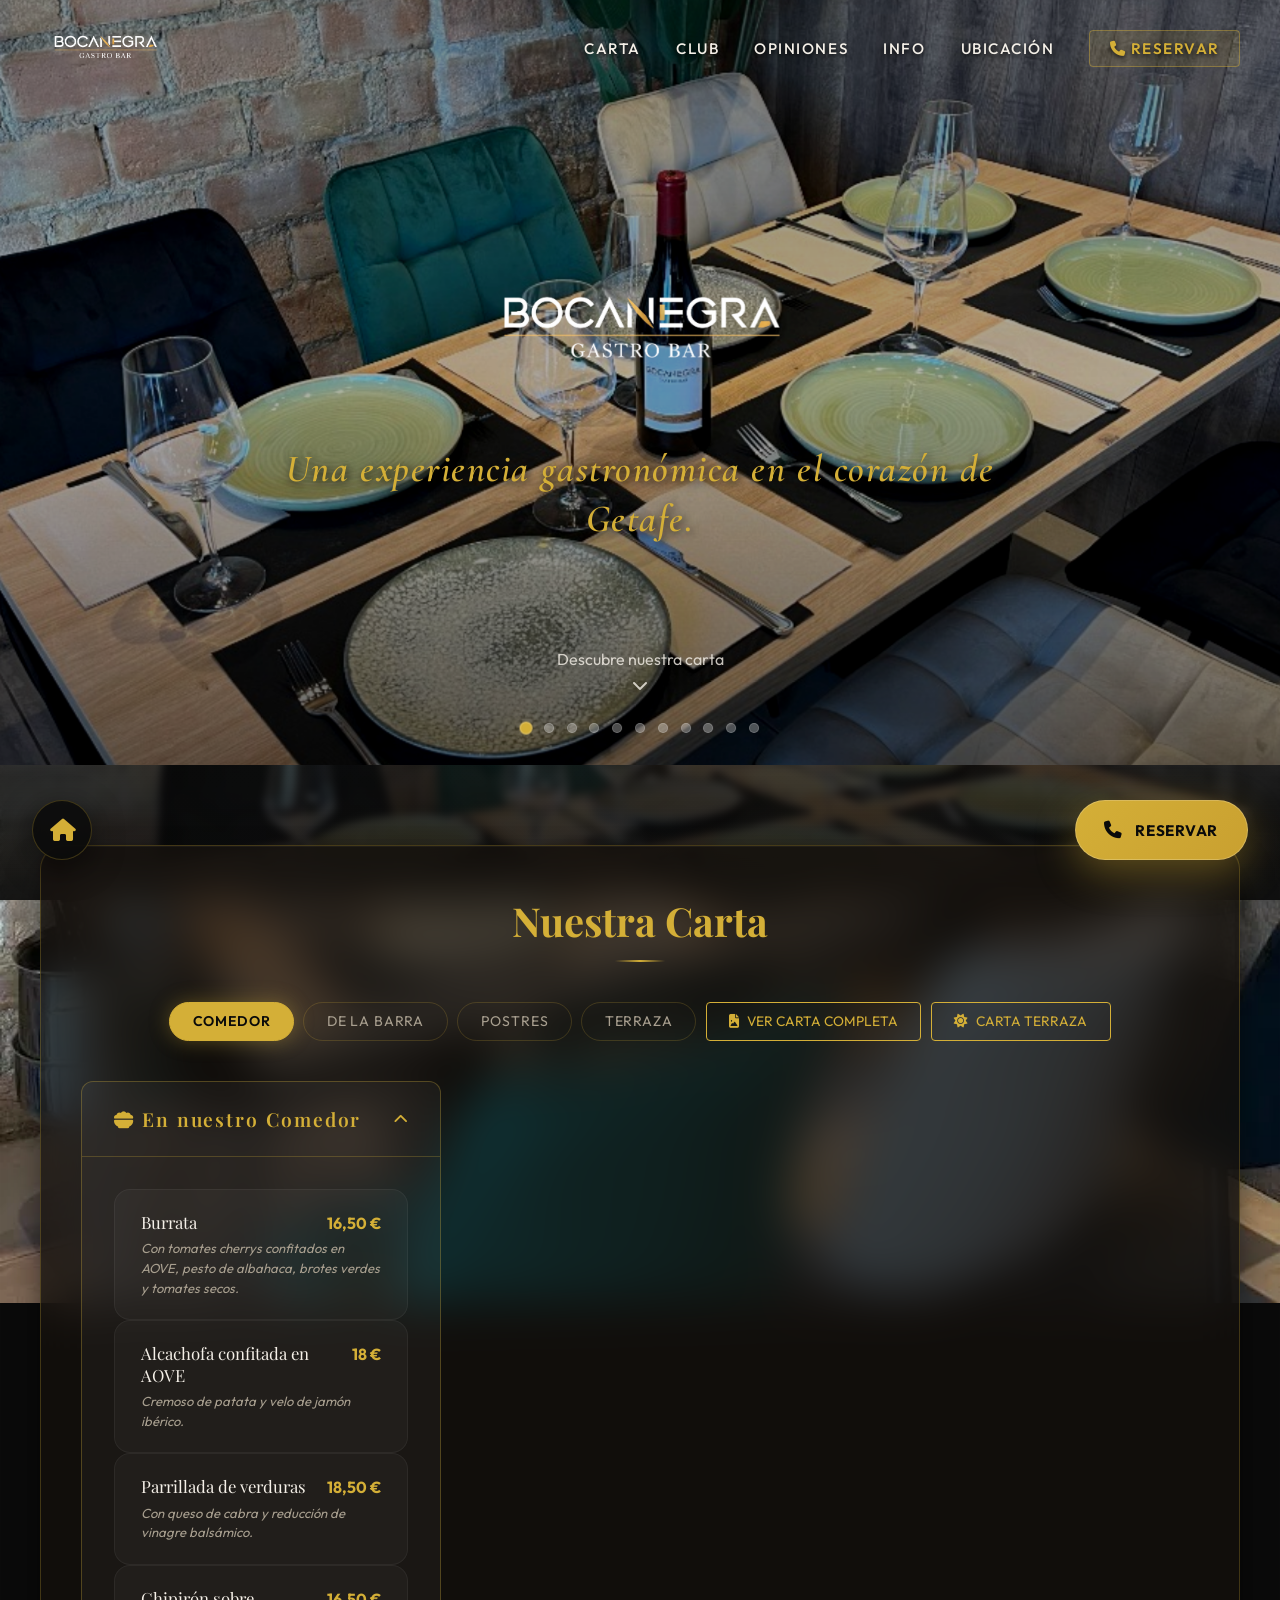
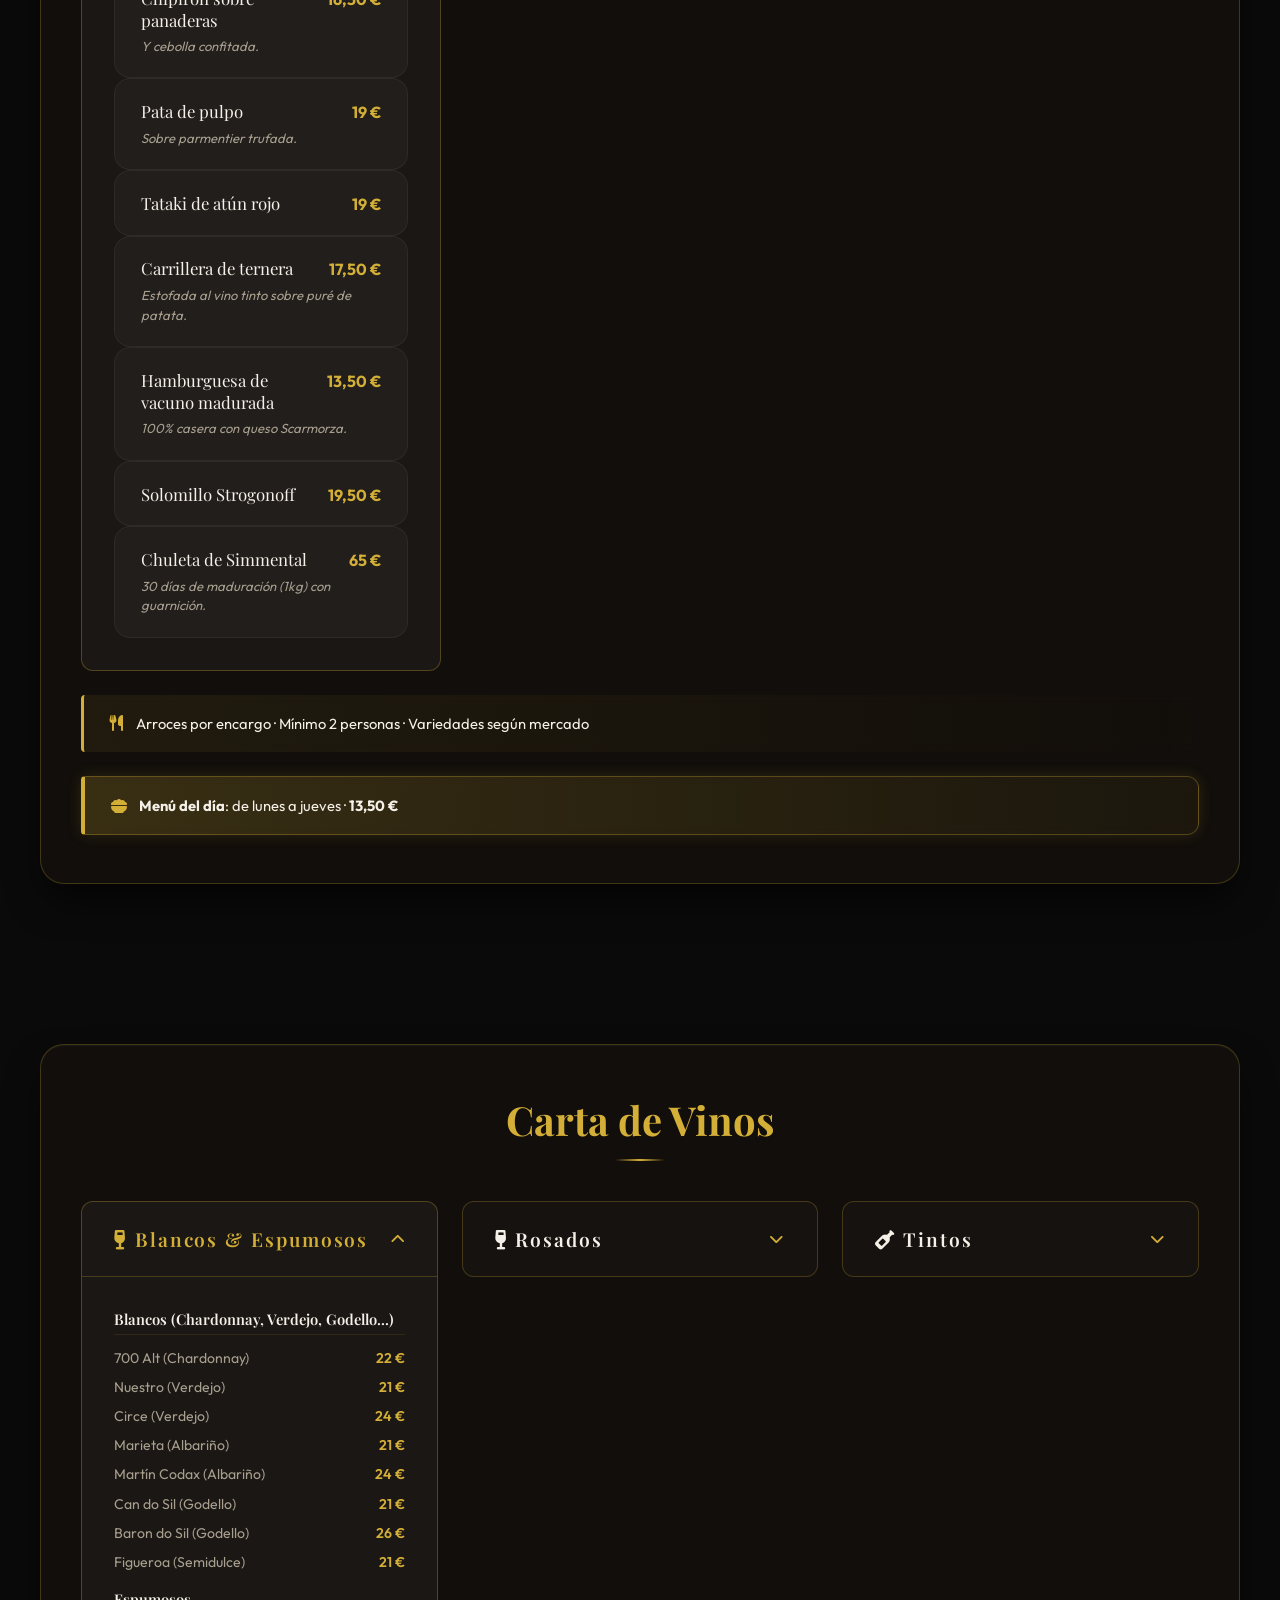
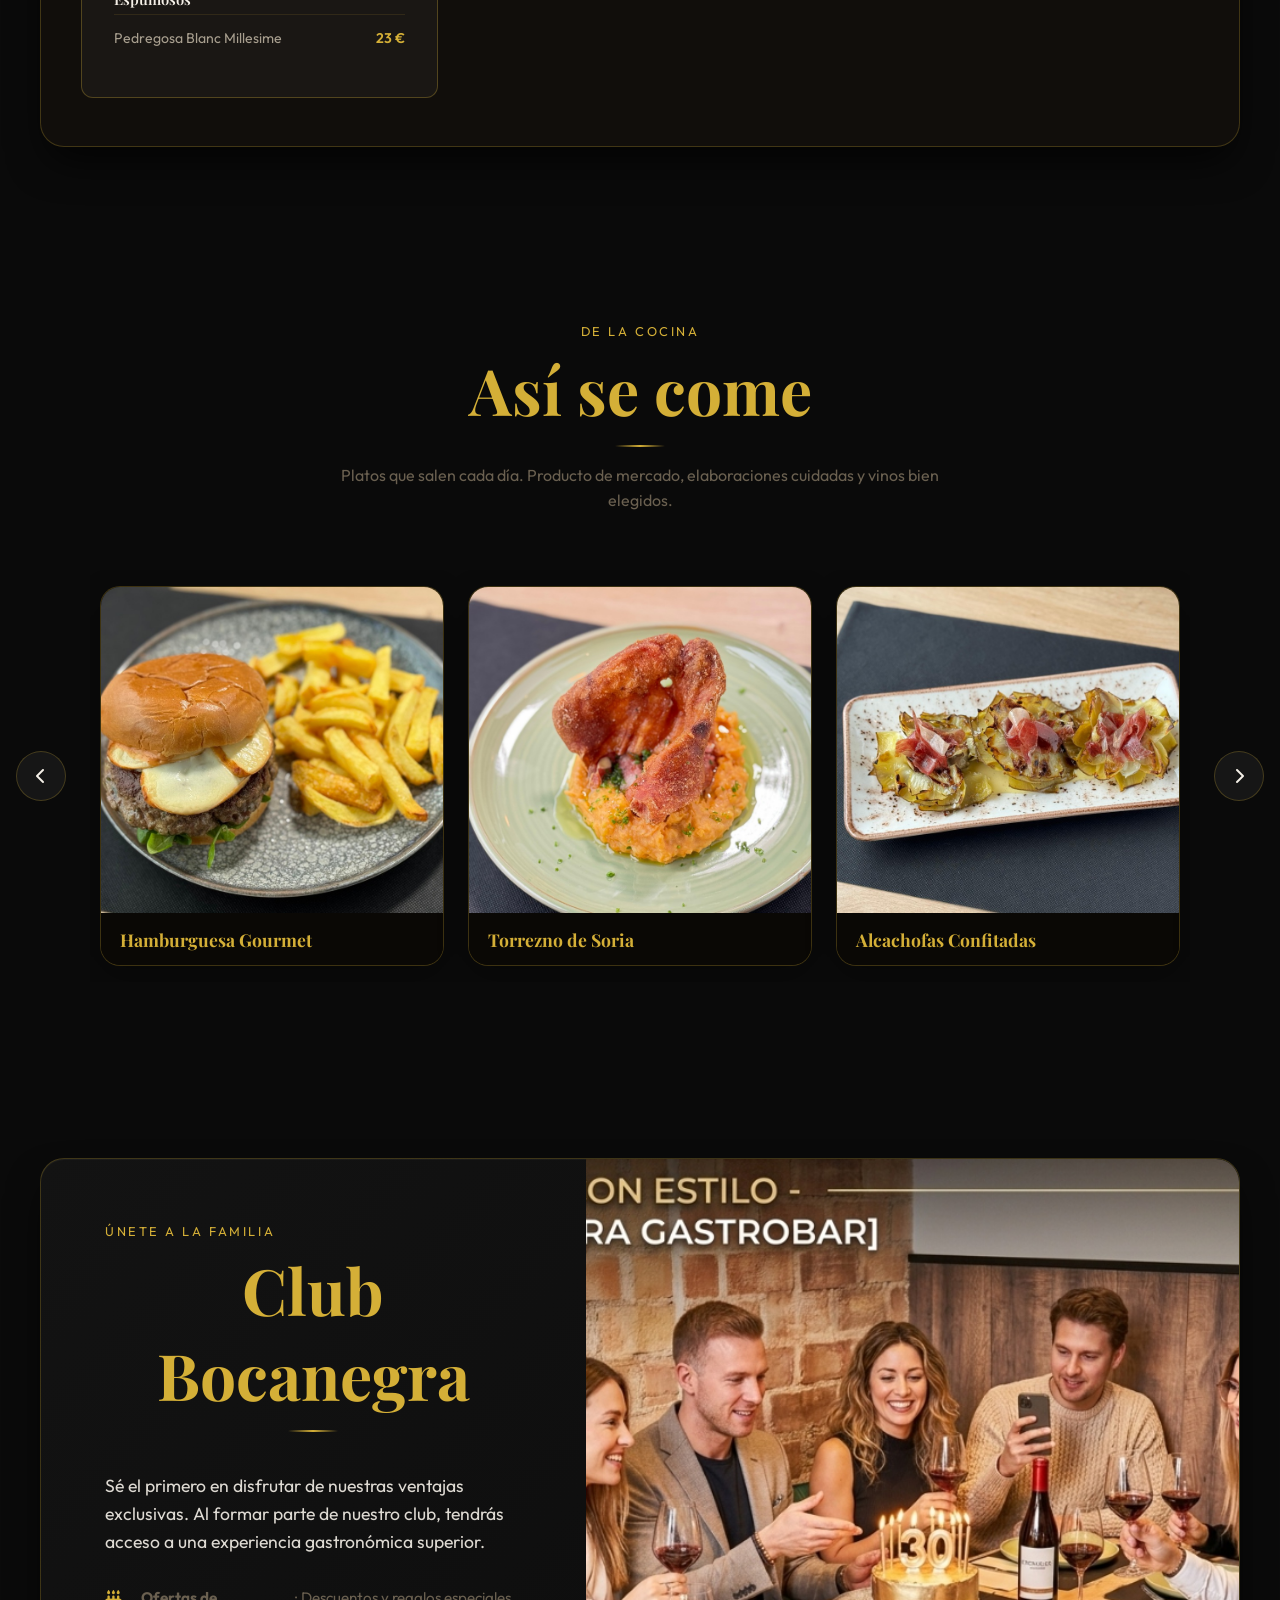
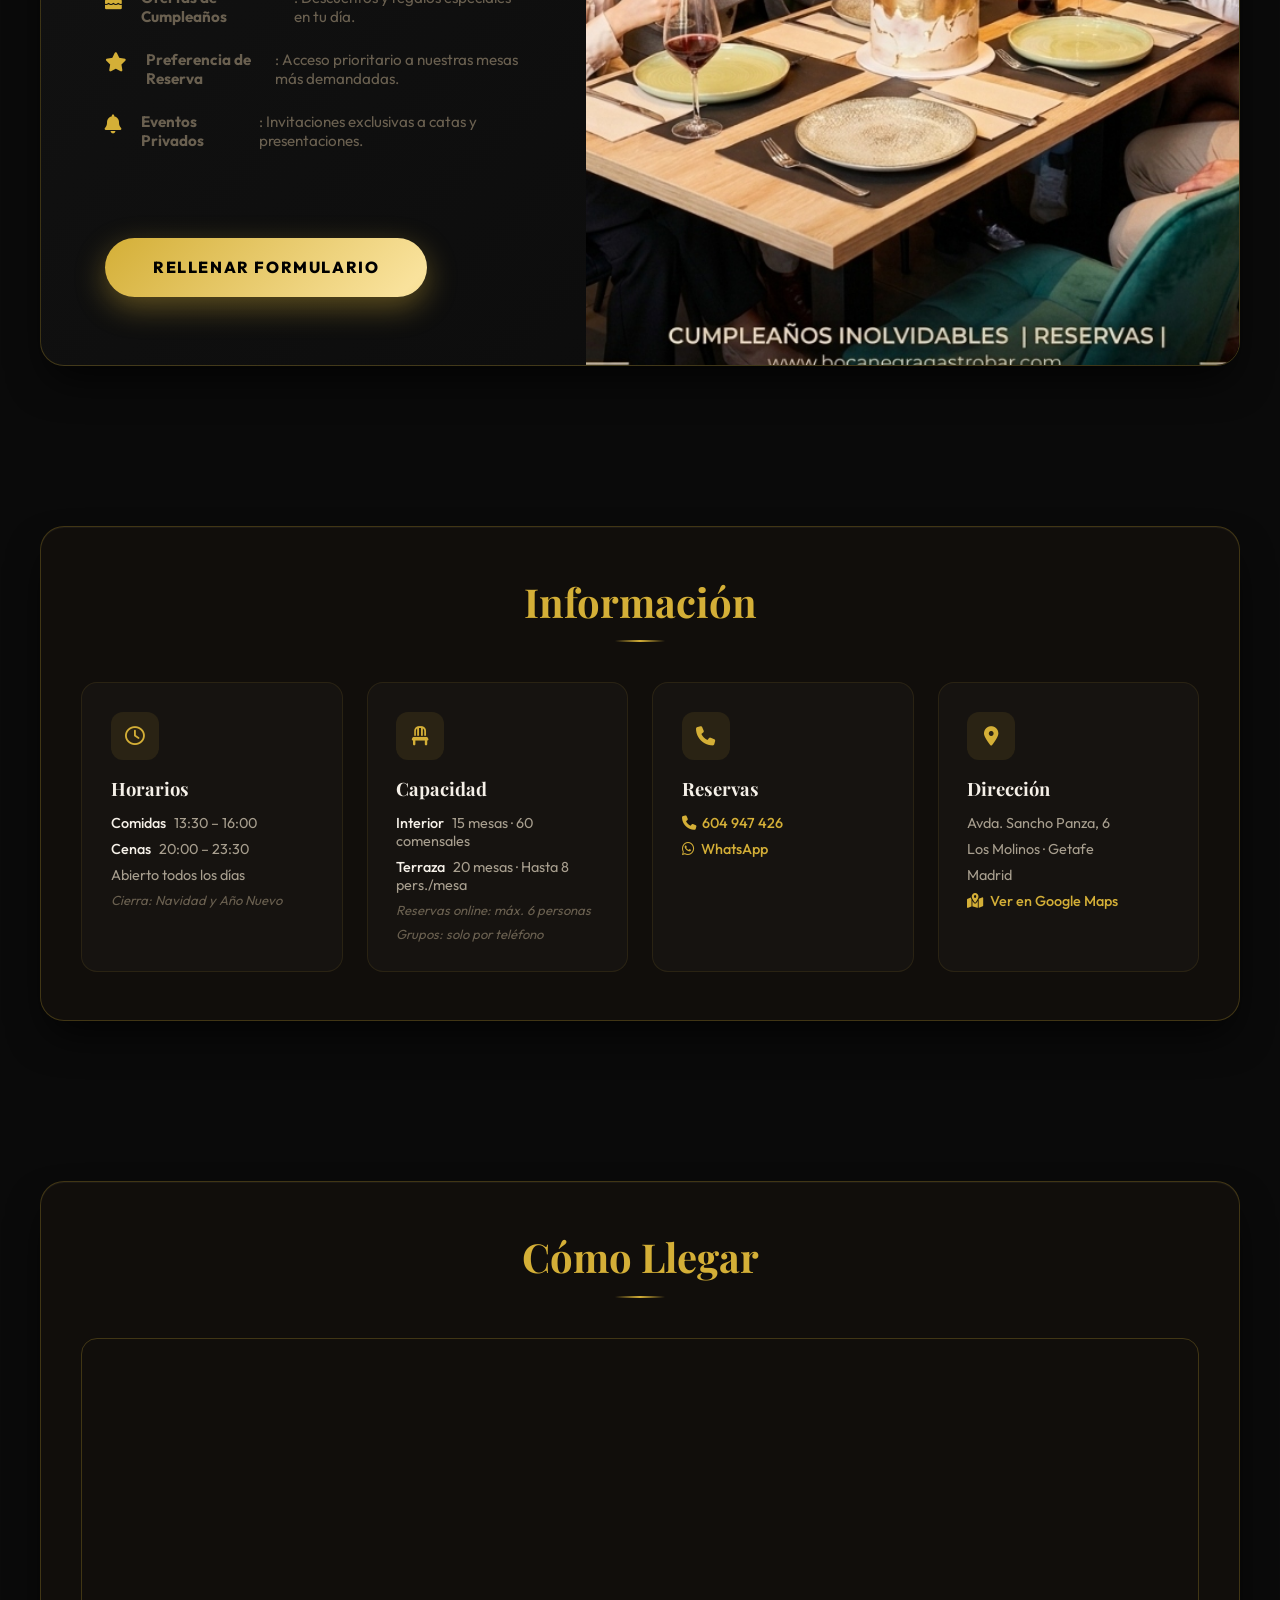
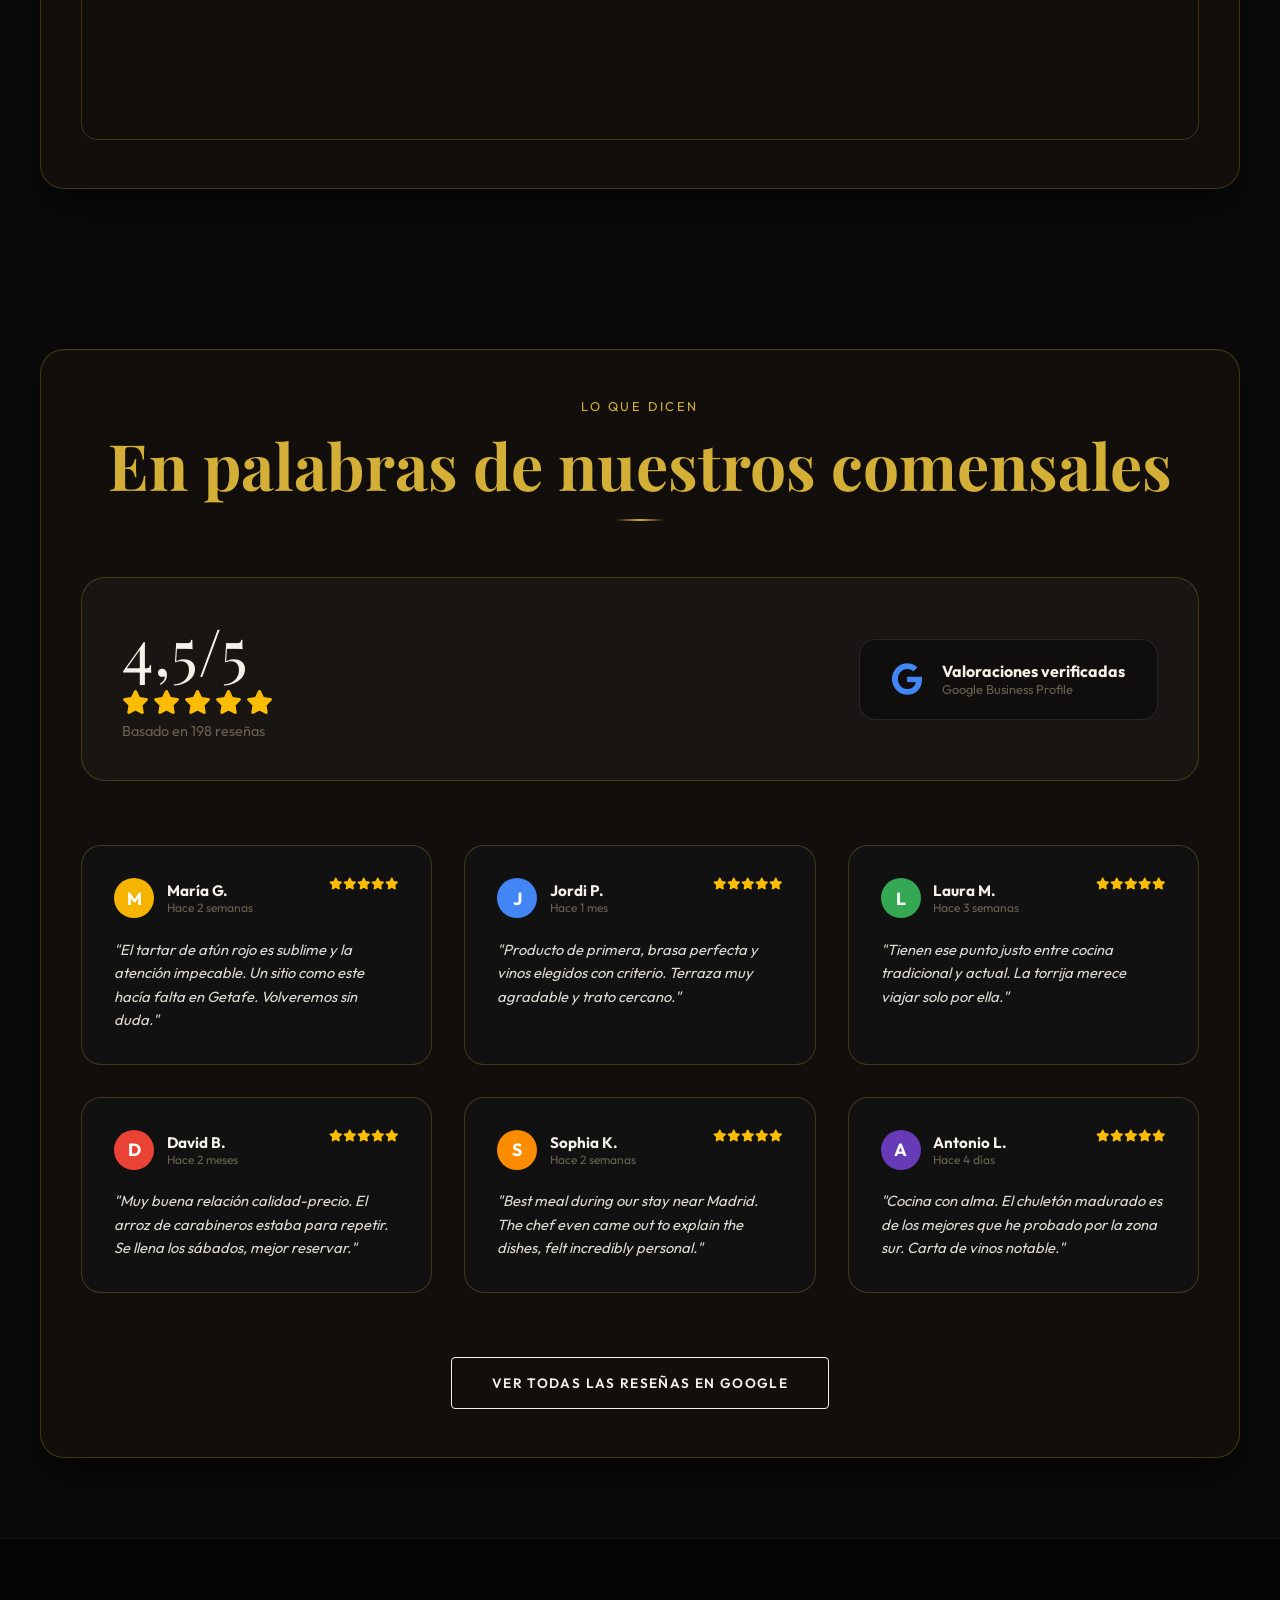
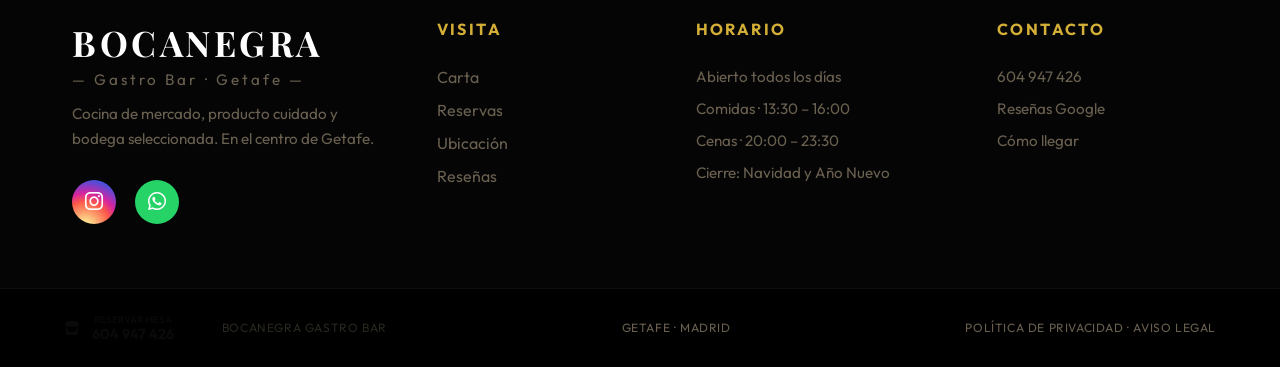
==== commit 791a3fd6: "feat: add 6 missing comedor dishes to menu" ====
--- a/index.html
+++ b/index.html
@@ -722,9 +722,15 @@
     { id: 11, title: "Oreja de cerdo frita", price: "14,50 €", description: "Sobre patata revolcona.", category: "barra" },
     { id: 12, title: "Pollo teriyaki", price: "16 €", description: "Con verduras salteadas.", category: "barra" },
     { id: 13, title: "Burrata", price: "16,50 €", description: "Con tomates cherrys confitados en AOVE, pesto de albahaca, brotes verdes y tomates secos.", category: "comedor" },
+    { id: 131, title: "Alcachofa confitada en AOVE", price: "18 €", description: "Cremoso de patata y velo de jamón ibérico.", category: "comedor" },
     { id: 14, title: "Parrillada de verduras", price: "18,50 €", description: "Con queso de cabra y reducción de vinagre balsámico.", category: "comedor" },
     { id: 15, title: "Chipirón sobre panaderas", price: "16,50 €", description: "Y cebolla confitada.", category: "comedor" },
-    { id: 16, title: "Hamburguesa de vacuno", price: "13,50 €", description: "Madurada 100% casera con queso Scarmorza.", category: "comedor" },
+    { id: 151, title: "Pata de pulpo", price: "19 €", description: "Sobre parmentier trufada.", category: "comedor" },
+    { id: 152, title: "Tataki de atún rojo", price: "19 €", description: "", category: "comedor" },
+    { id: 153, title: "Carrillera de ternera", price: "17,50 €", description: "Estofada al vino tinto sobre puré de patata.", category: "comedor" },
+    { id: 16, title: "Hamburguesa de vacuno madurada", price: "13,50 €", description: "100% casera con queso Scarmorza.", category: "comedor" },
+    { id: 161, title: "Solomillo Strogonoff", price: "19,50 €", description: "", category: "comedor" },
+    { id: 162, title: "Chuleta de Simmental", price: "65 €", description: "30 días de maduración (1kg) con guarnición.", category: "comedor" },
     { id: 17, title: "Para terminar", price: "7 €", description: "Siempre hay un final dulce... consulte nuestros postres caseros.", category: "postres" },
     { id: 18, title: "Nachos con pulled pork", price: "15 €", description: "Nachos crujientes con pulled pork.", category: "terraza" },
     { id: 19, title: "Tiras de pollo marinadas", price: "12,50 €", description: "Acompañadas de salsa miel y mostaza.", category: "terraza" },
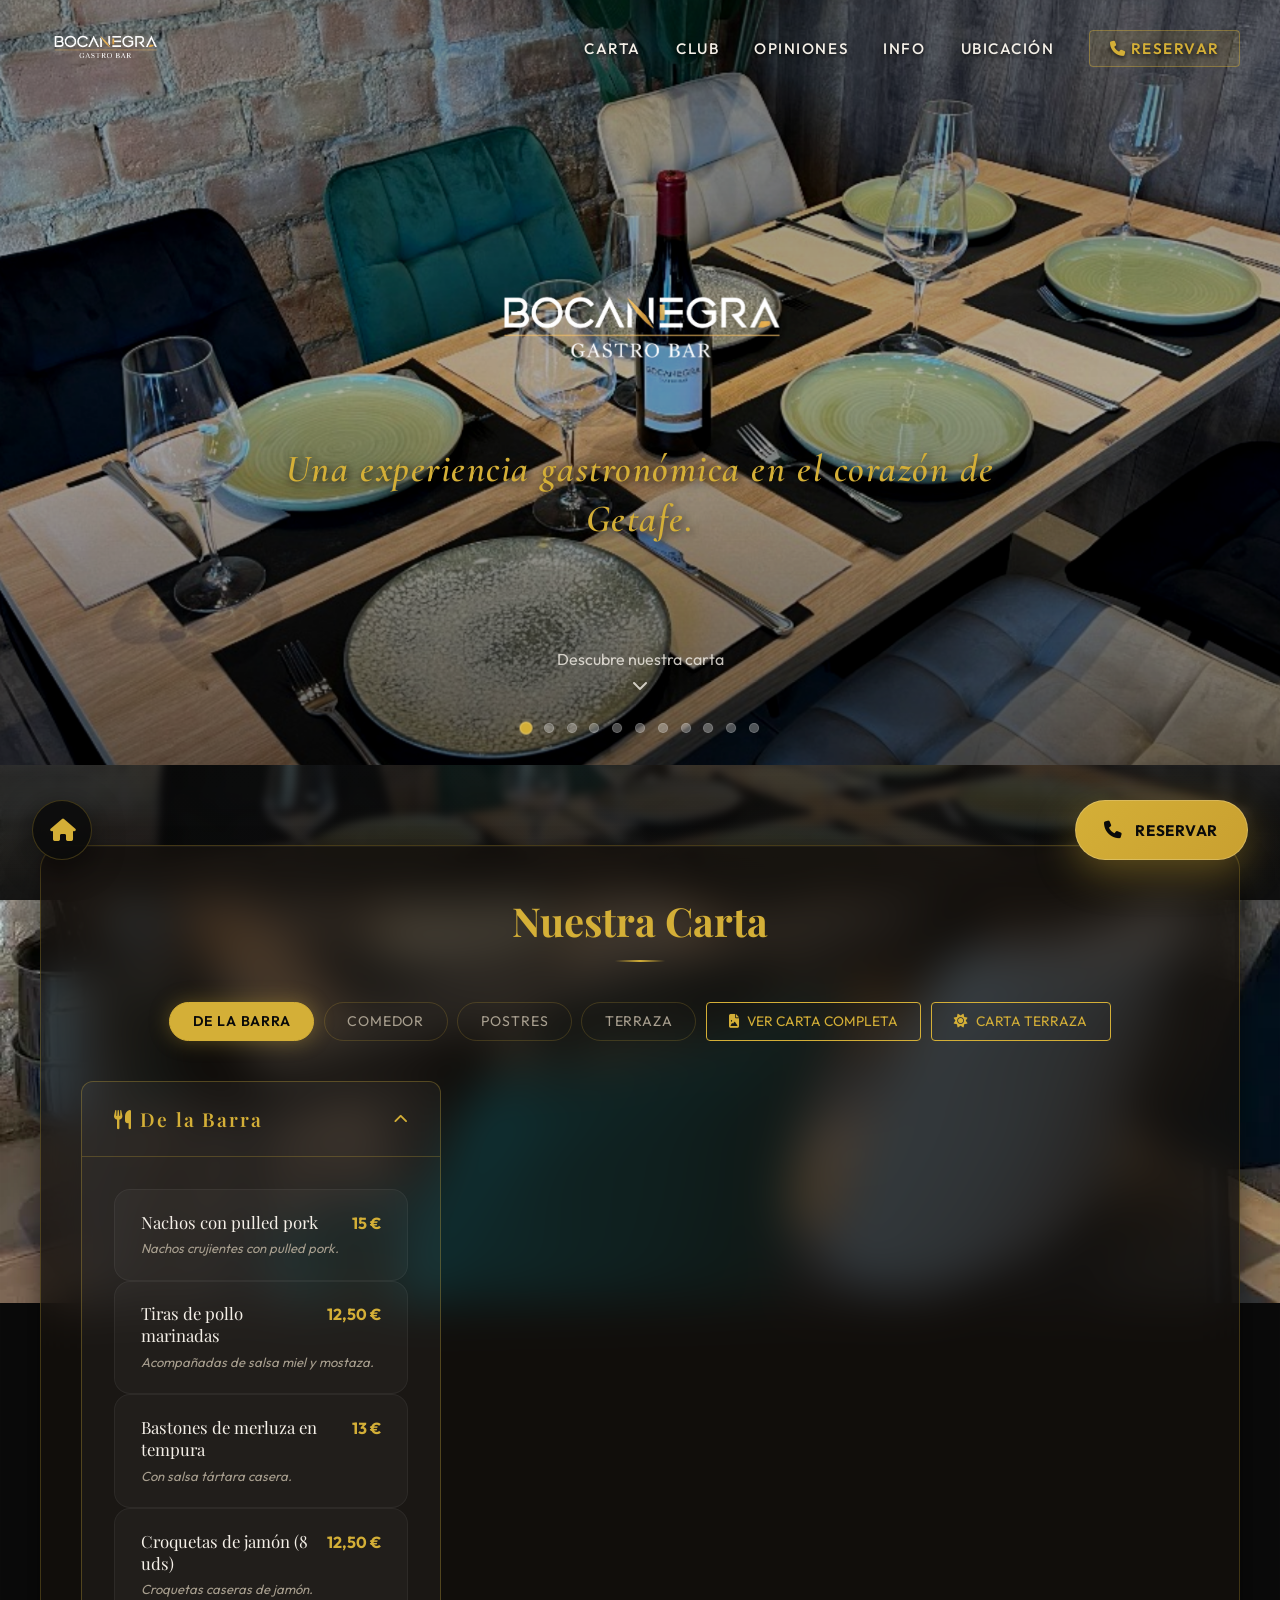
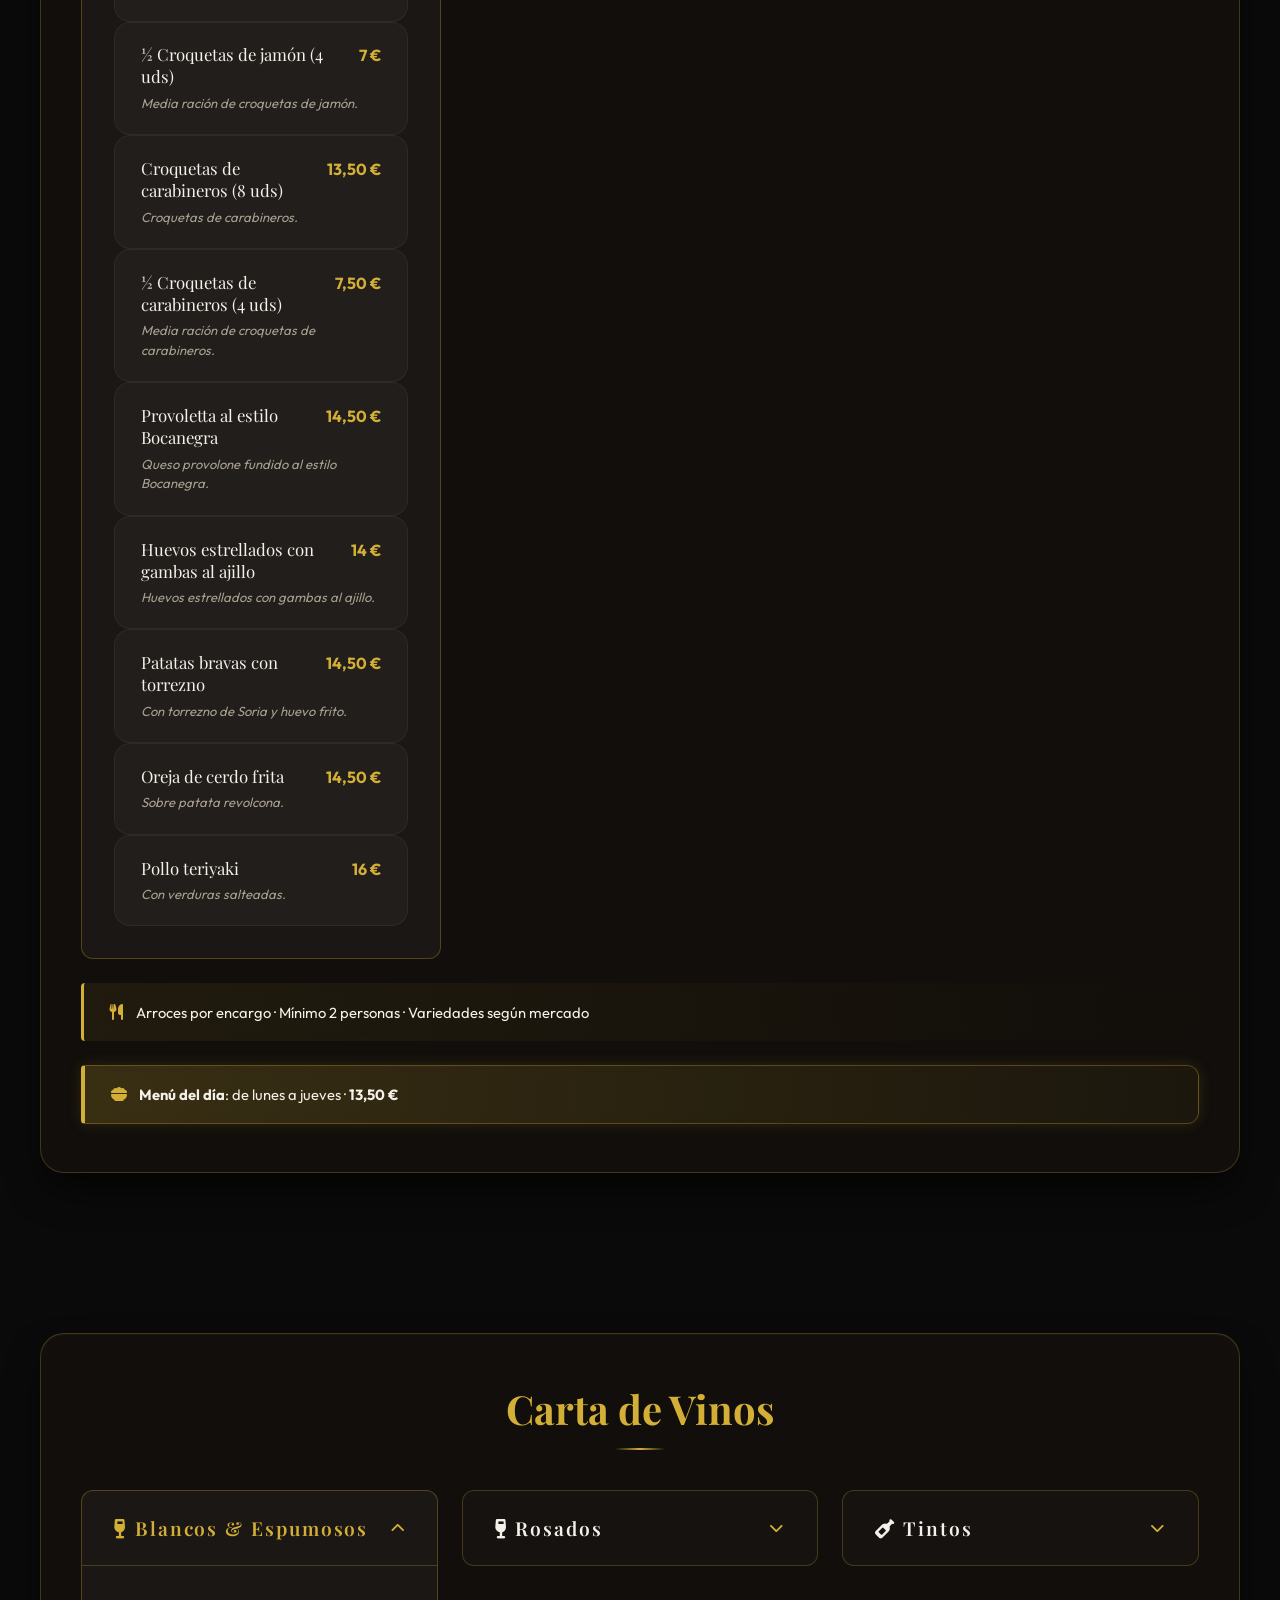
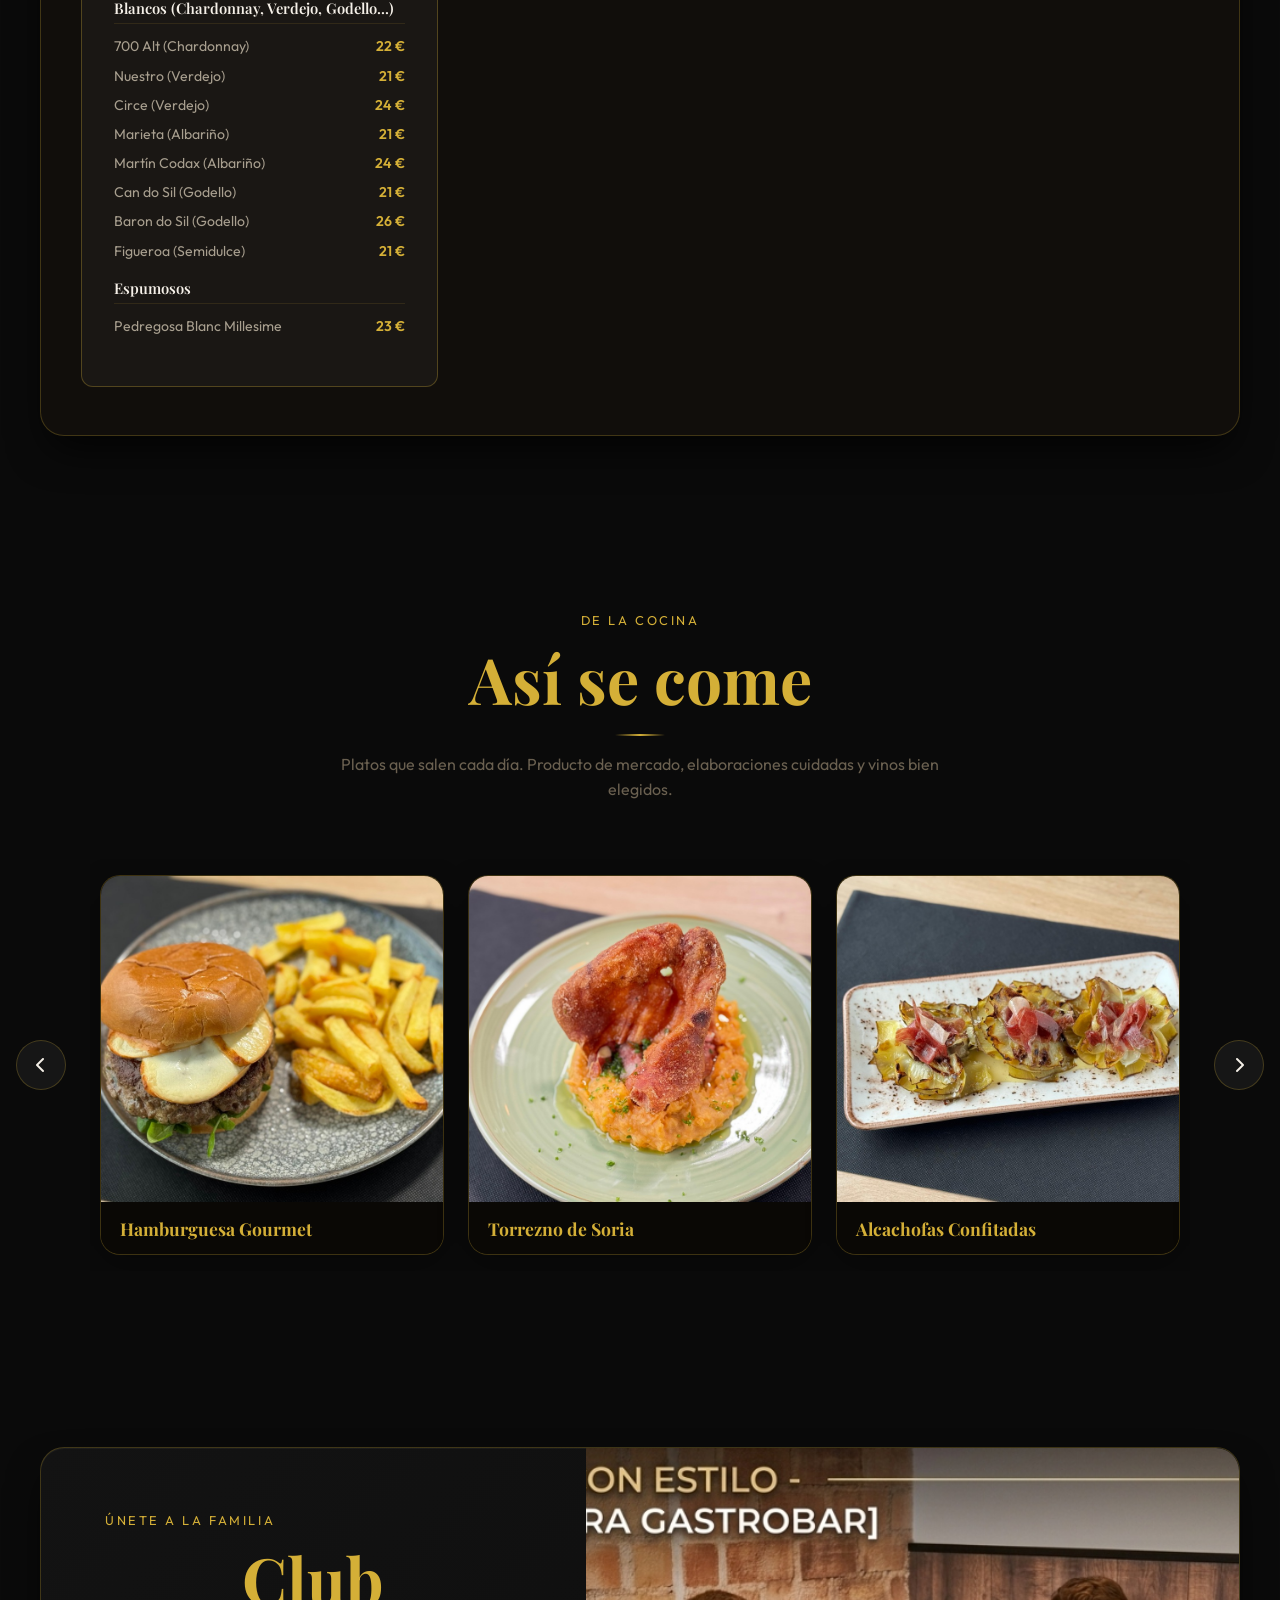
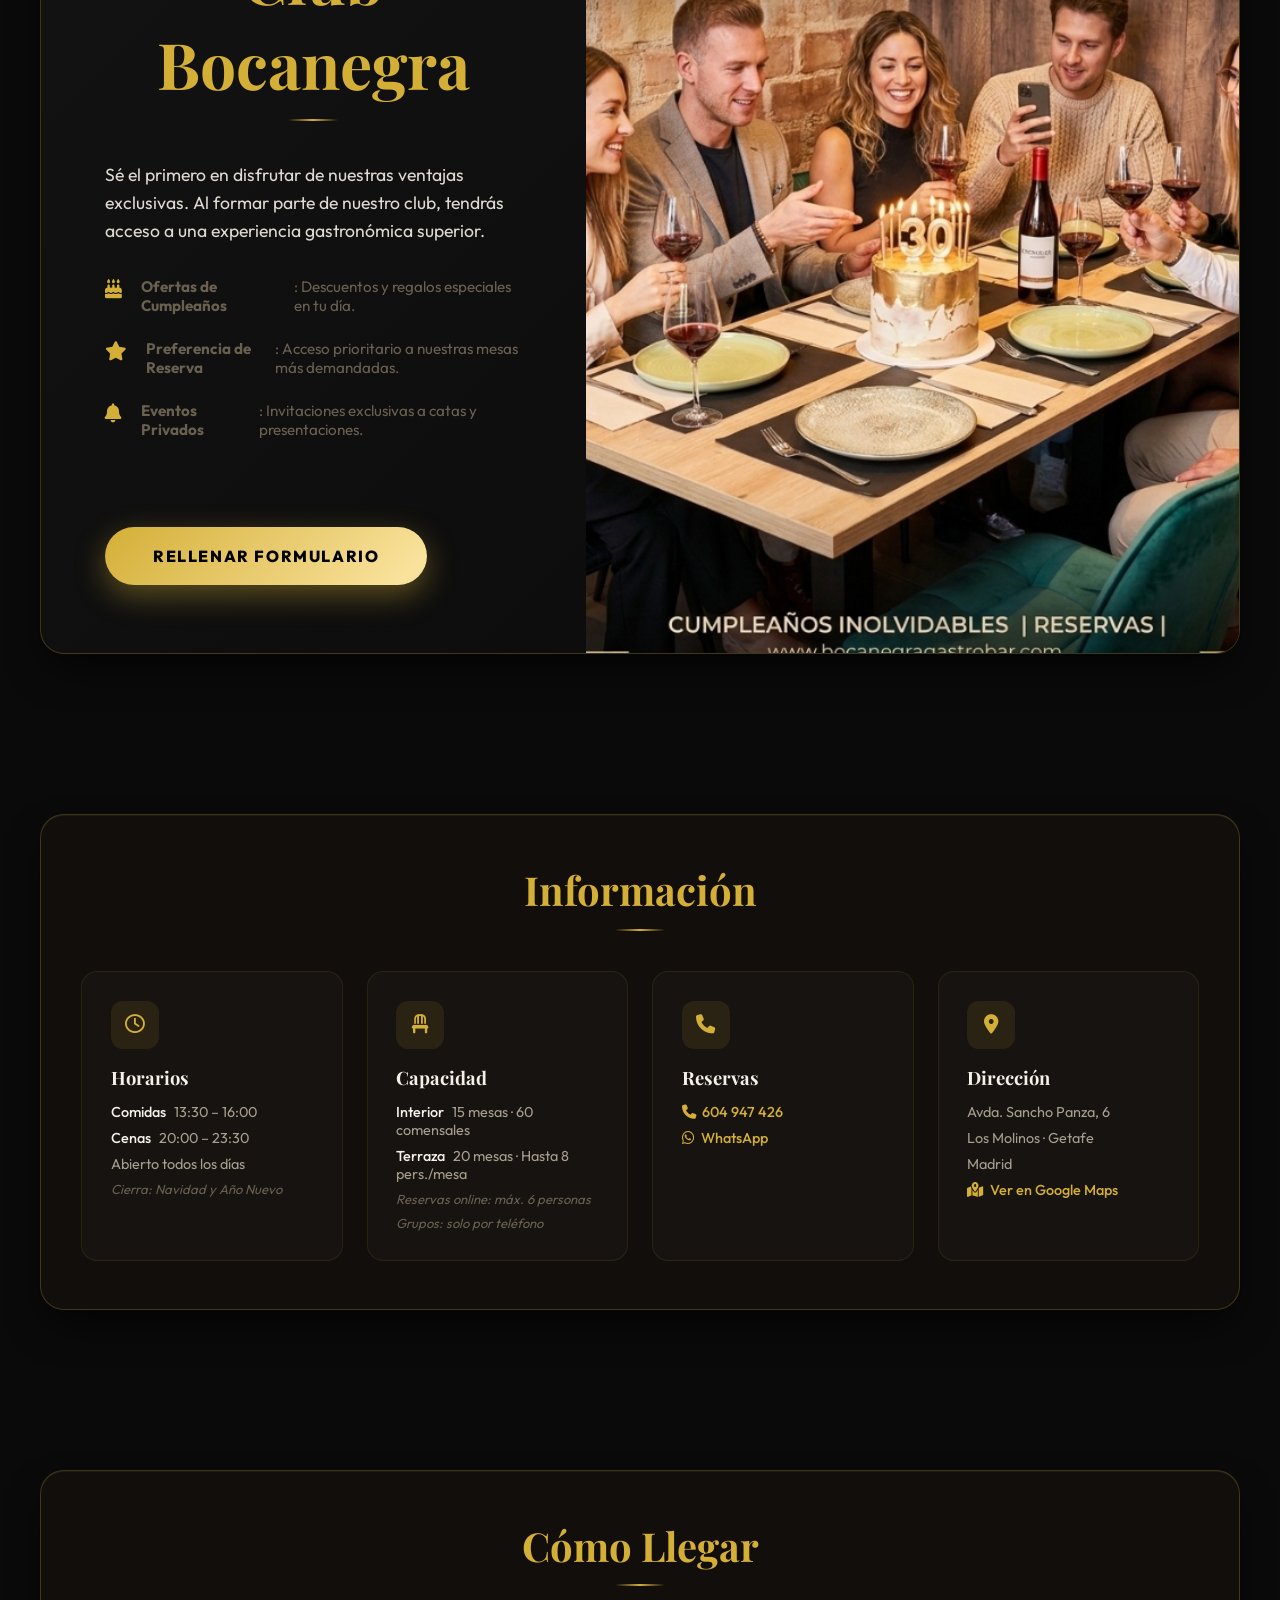
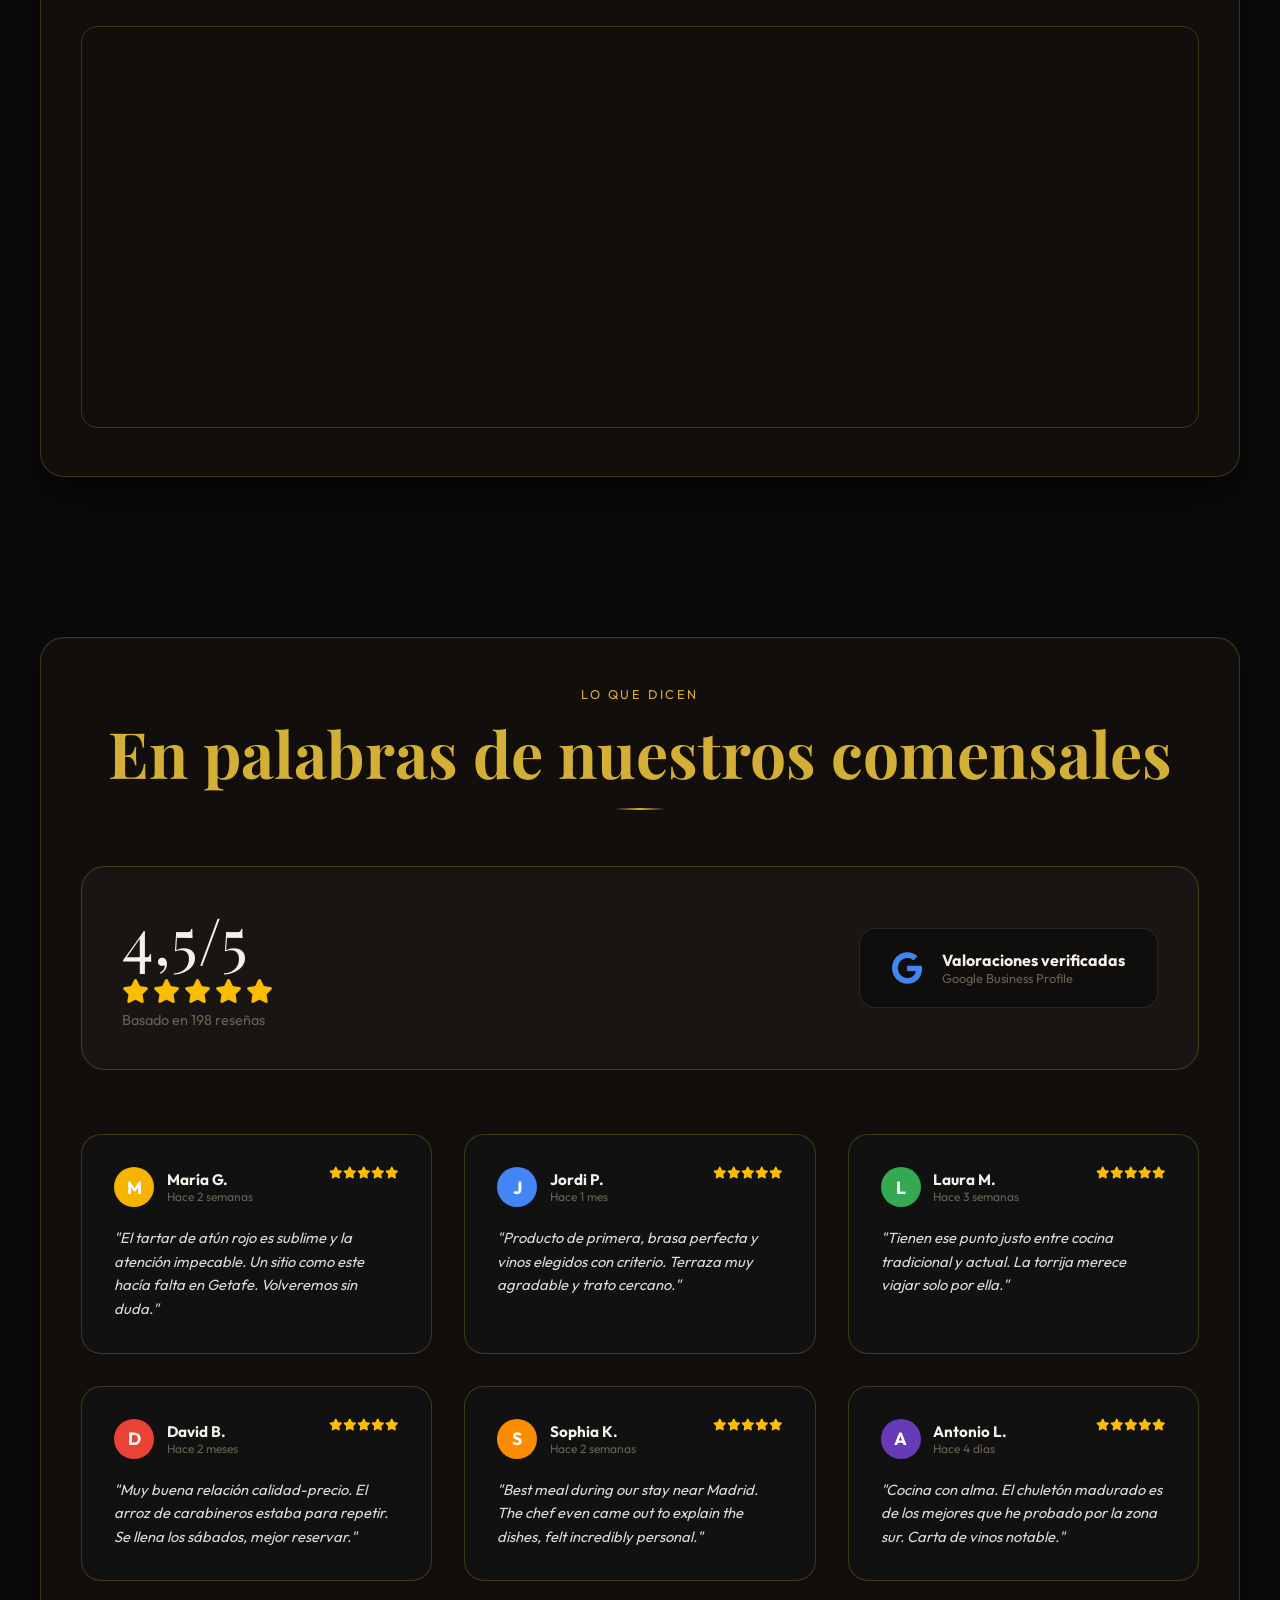
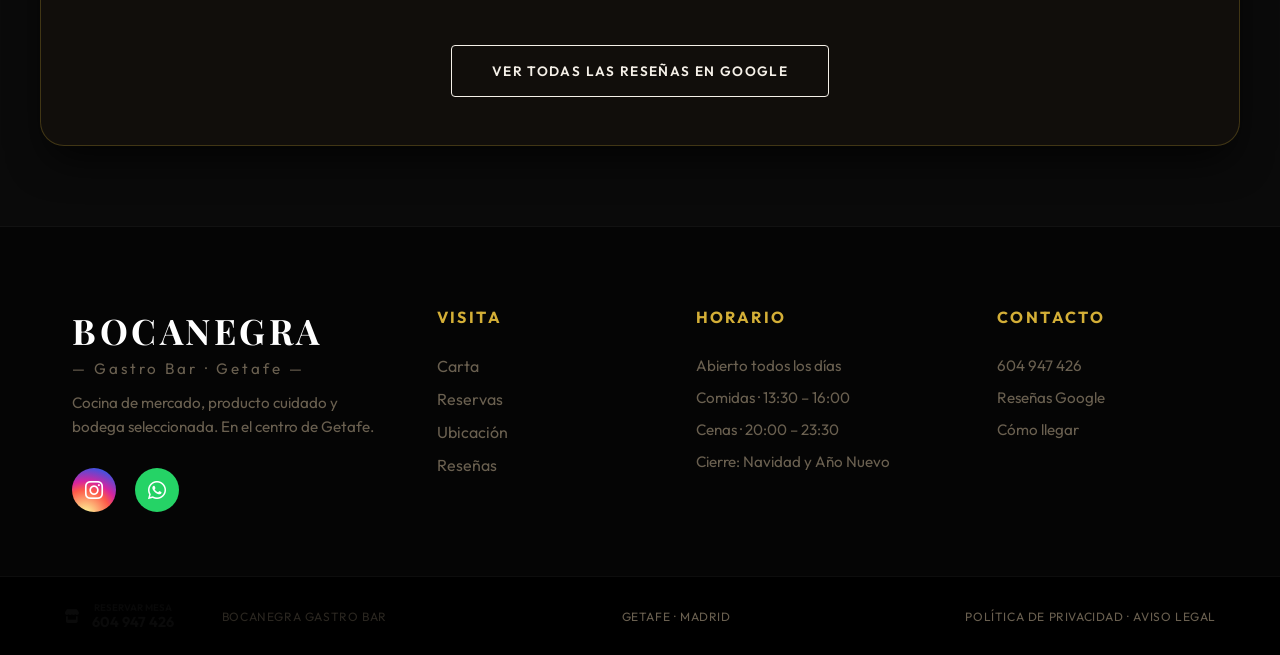
==== commit fe765189: "fix: reorder carta filters — De la Barra first, Comedor second" ====
--- a/index.html
+++ b/index.html
@@ -377,8 +377,8 @@
         <div class="glass-container slide-in-bottom">
             <h2 class="section-title">Nuestra Carta</h2>
             <div class="menu-filters">
-                <button class="filter-btn active" data-filter="comedor">Comedor</button>
-                <button class="filter-btn" data-filter="barra">De la Barra</button>
+                <button class="filter-btn active" data-filter="barra">De la Barra</button>
+                <button class="filter-btn" data-filter="comedor">Comedor</button>
                 <button class="filter-btn" data-filter="postres">Postres</button>
                 <button class="filter-btn" data-filter="terraza">Terraza</button>
                 <a href="carta_bocanegra.jpg" target="_blank" class="pdf-btn"><i class="fa-solid fa-file-image"></i> VER CARTA COMPLETA</a>
@@ -769,7 +769,7 @@
             const catAccordion = document.createElement('details');
             catAccordion.className = 'menu-accordion menu-category-accordion';
             catAccordion.id = `cat-${cat.id}`;
-            if (activeCategory !== 'all' || cat.id === 'comedor') catAccordion.open = true;
+            if (activeCategory !== 'all' || cat.id === 'barra') catAccordion.open = true;
             const items = menuData.filter(item => item.category === cat.id);
             let itemsHtml = items.map((item, index) => `
                 <div class="menu-item" style="animation-delay: ${index * 0.05}s">
@@ -801,7 +801,7 @@
         renderMenu(btn.getAttribute('data-filter'));
     });
 });
-renderMenu('comedor');
+renderMenu('barra');
 
 // =============================================
 // NAVIGATION
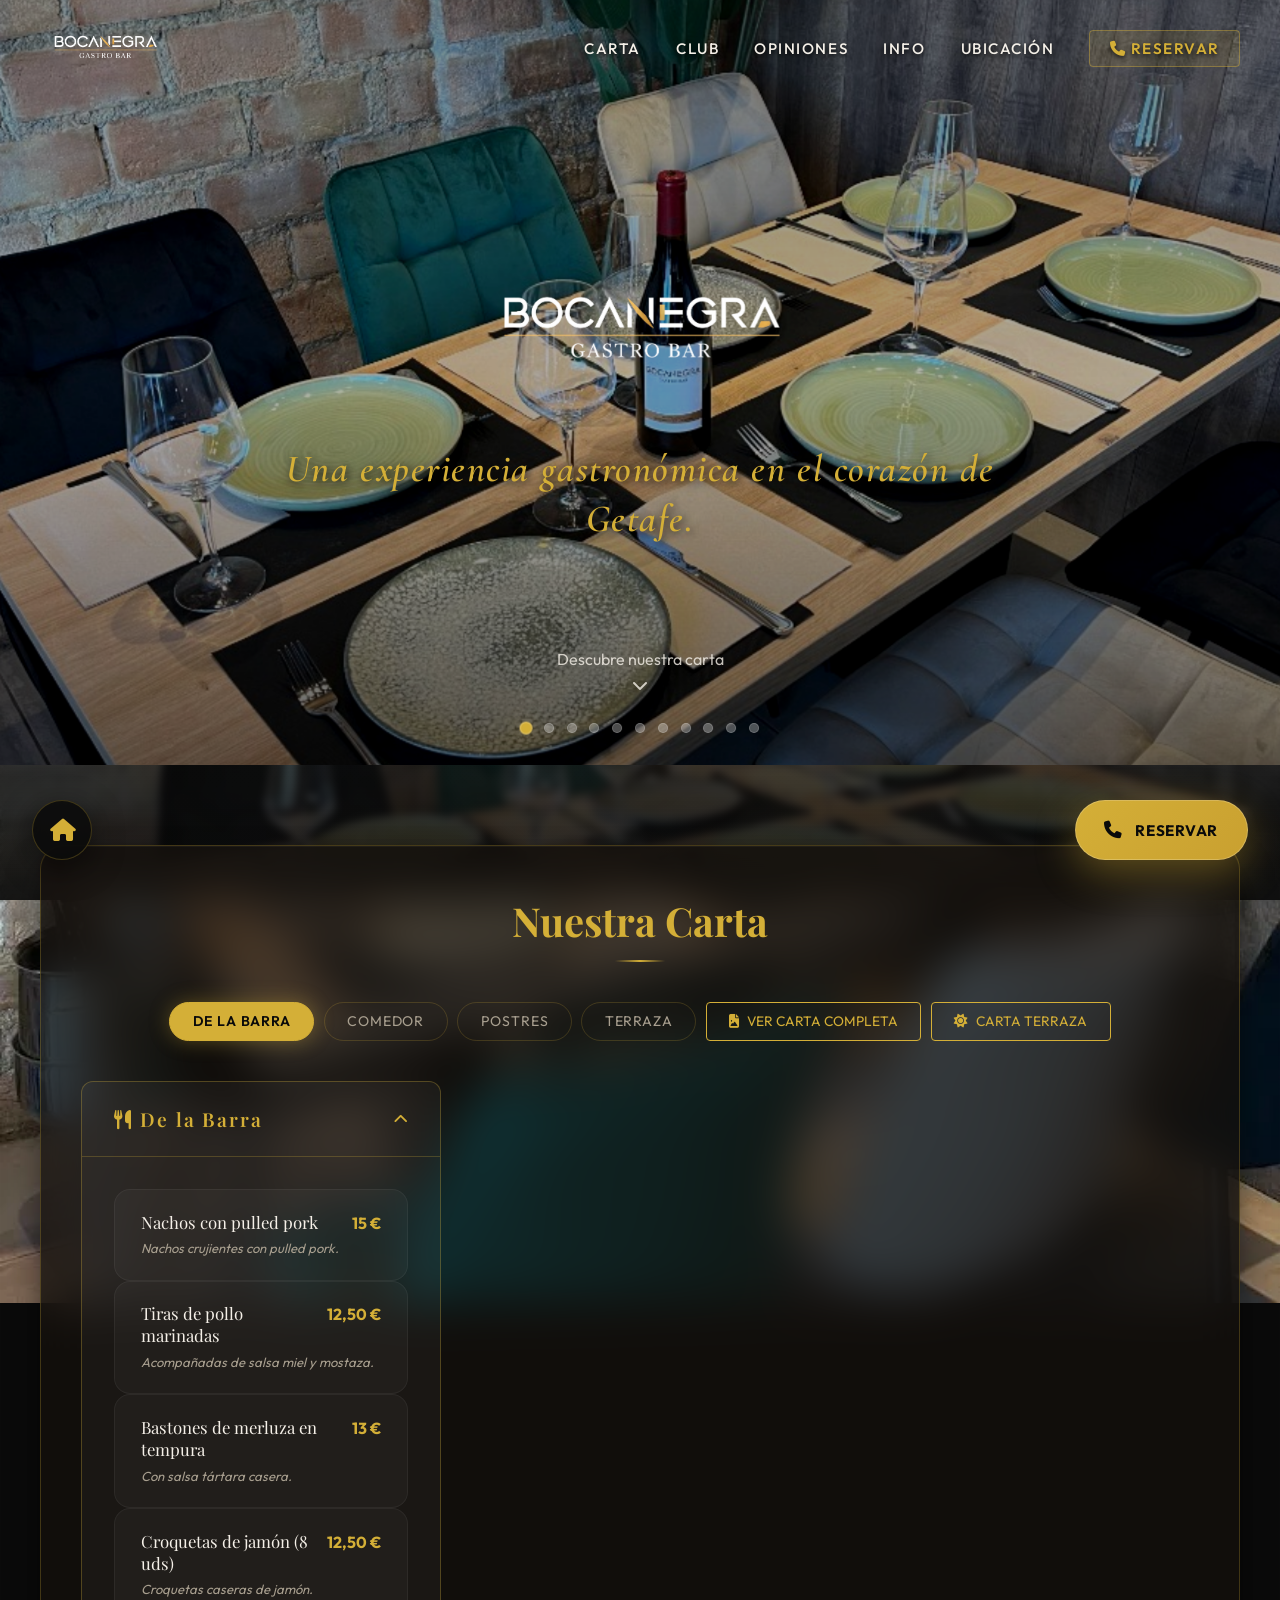
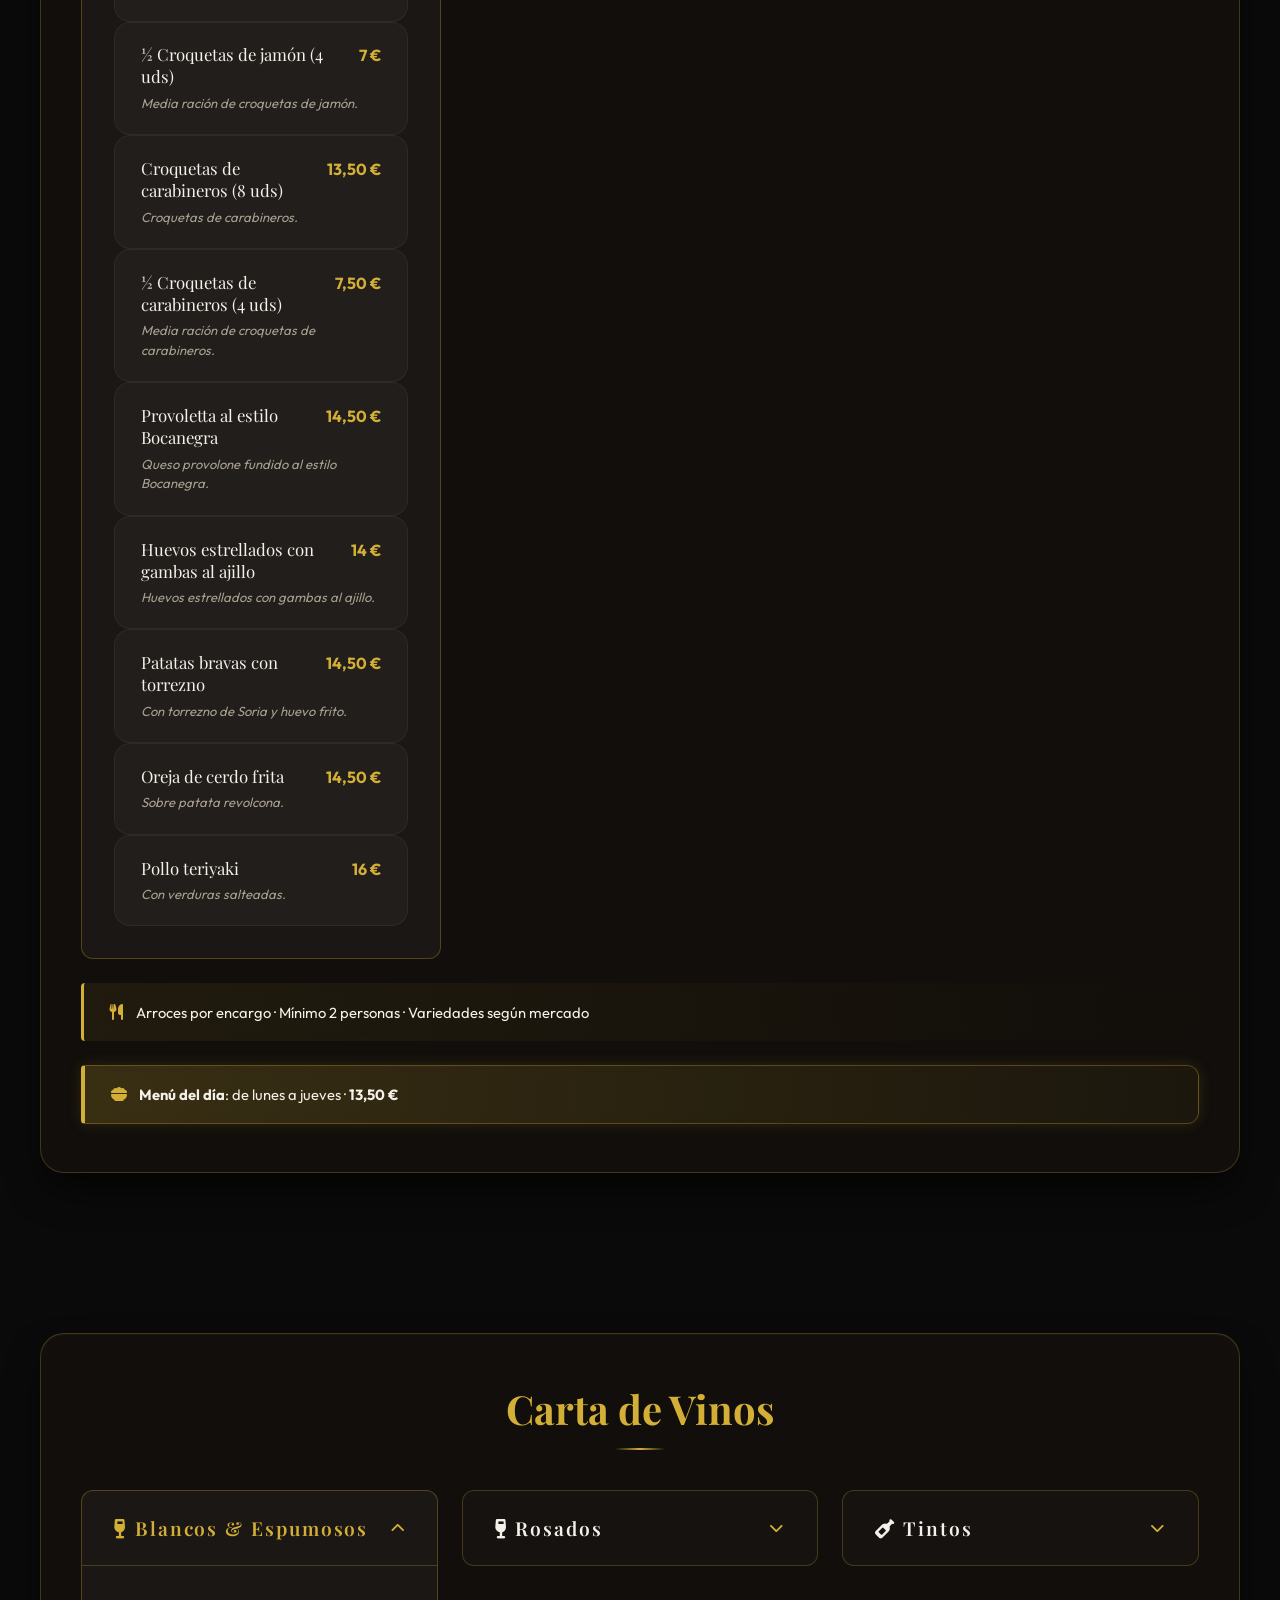
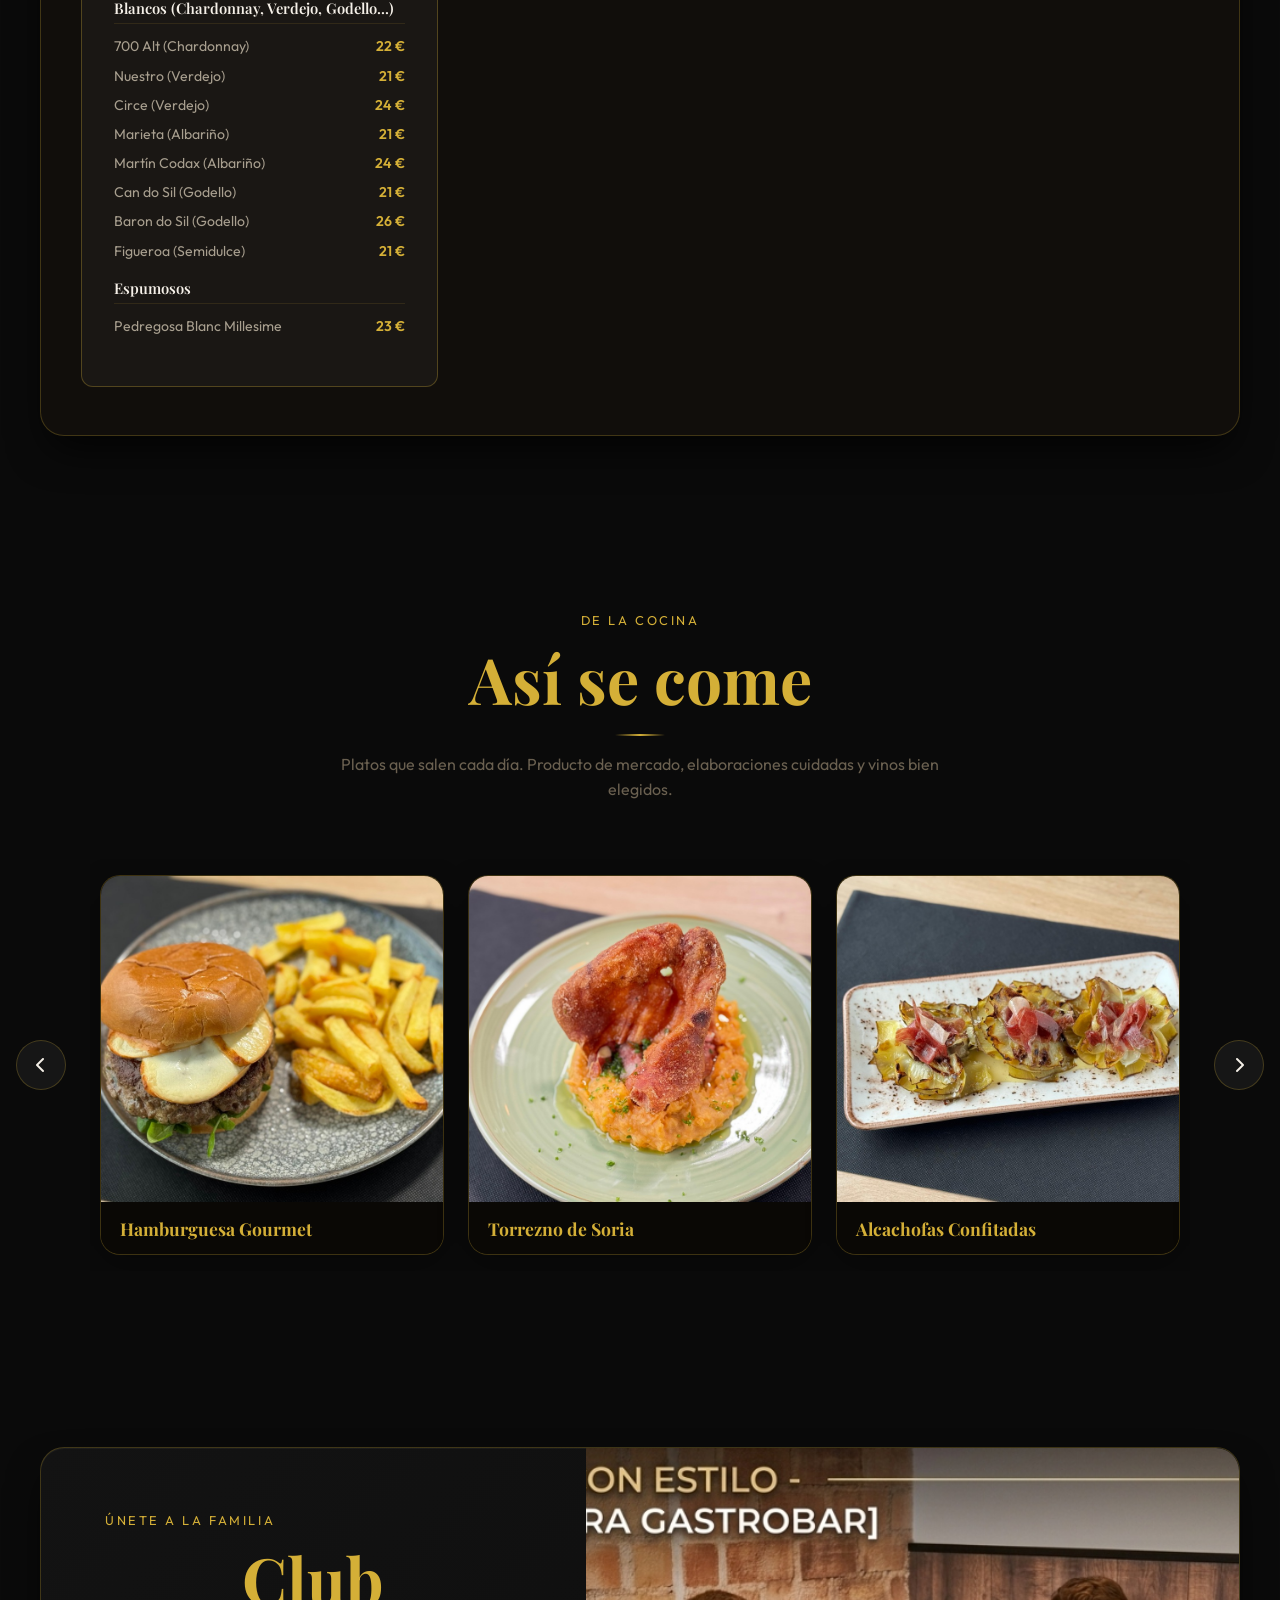
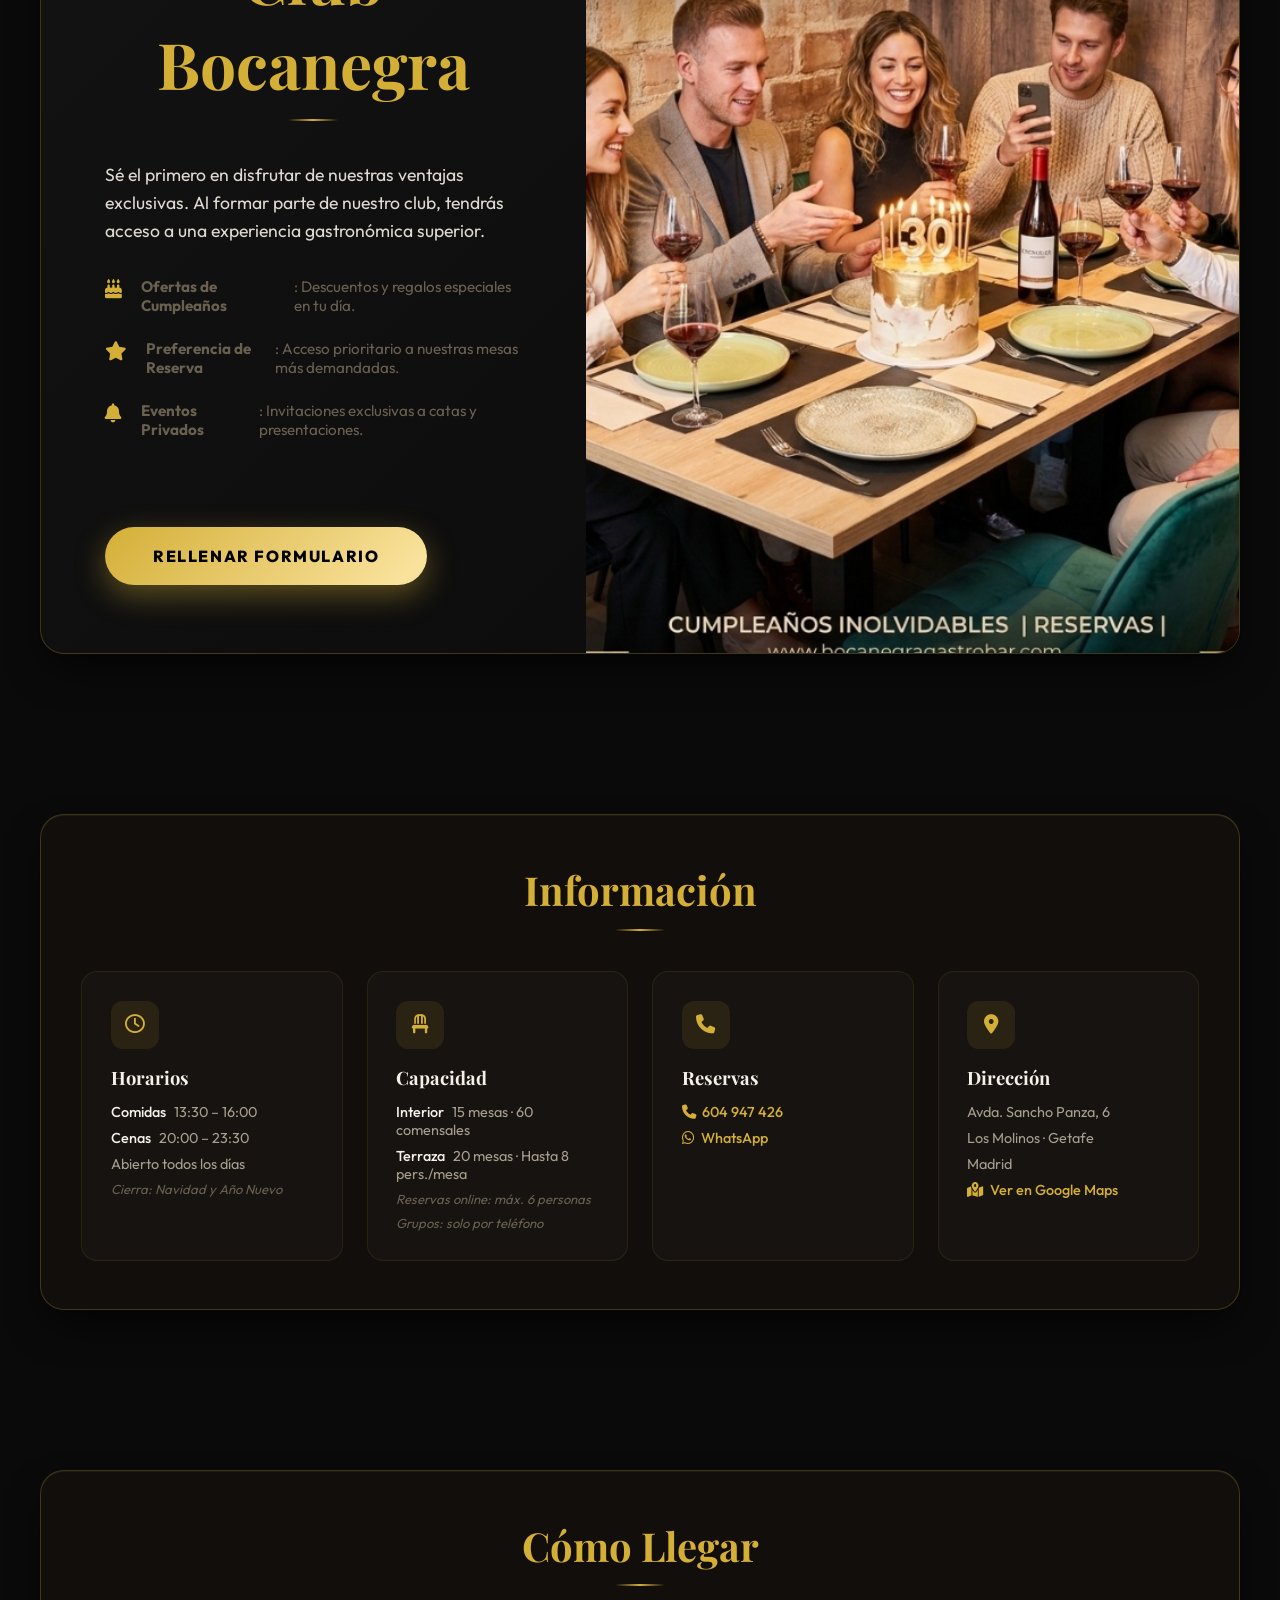
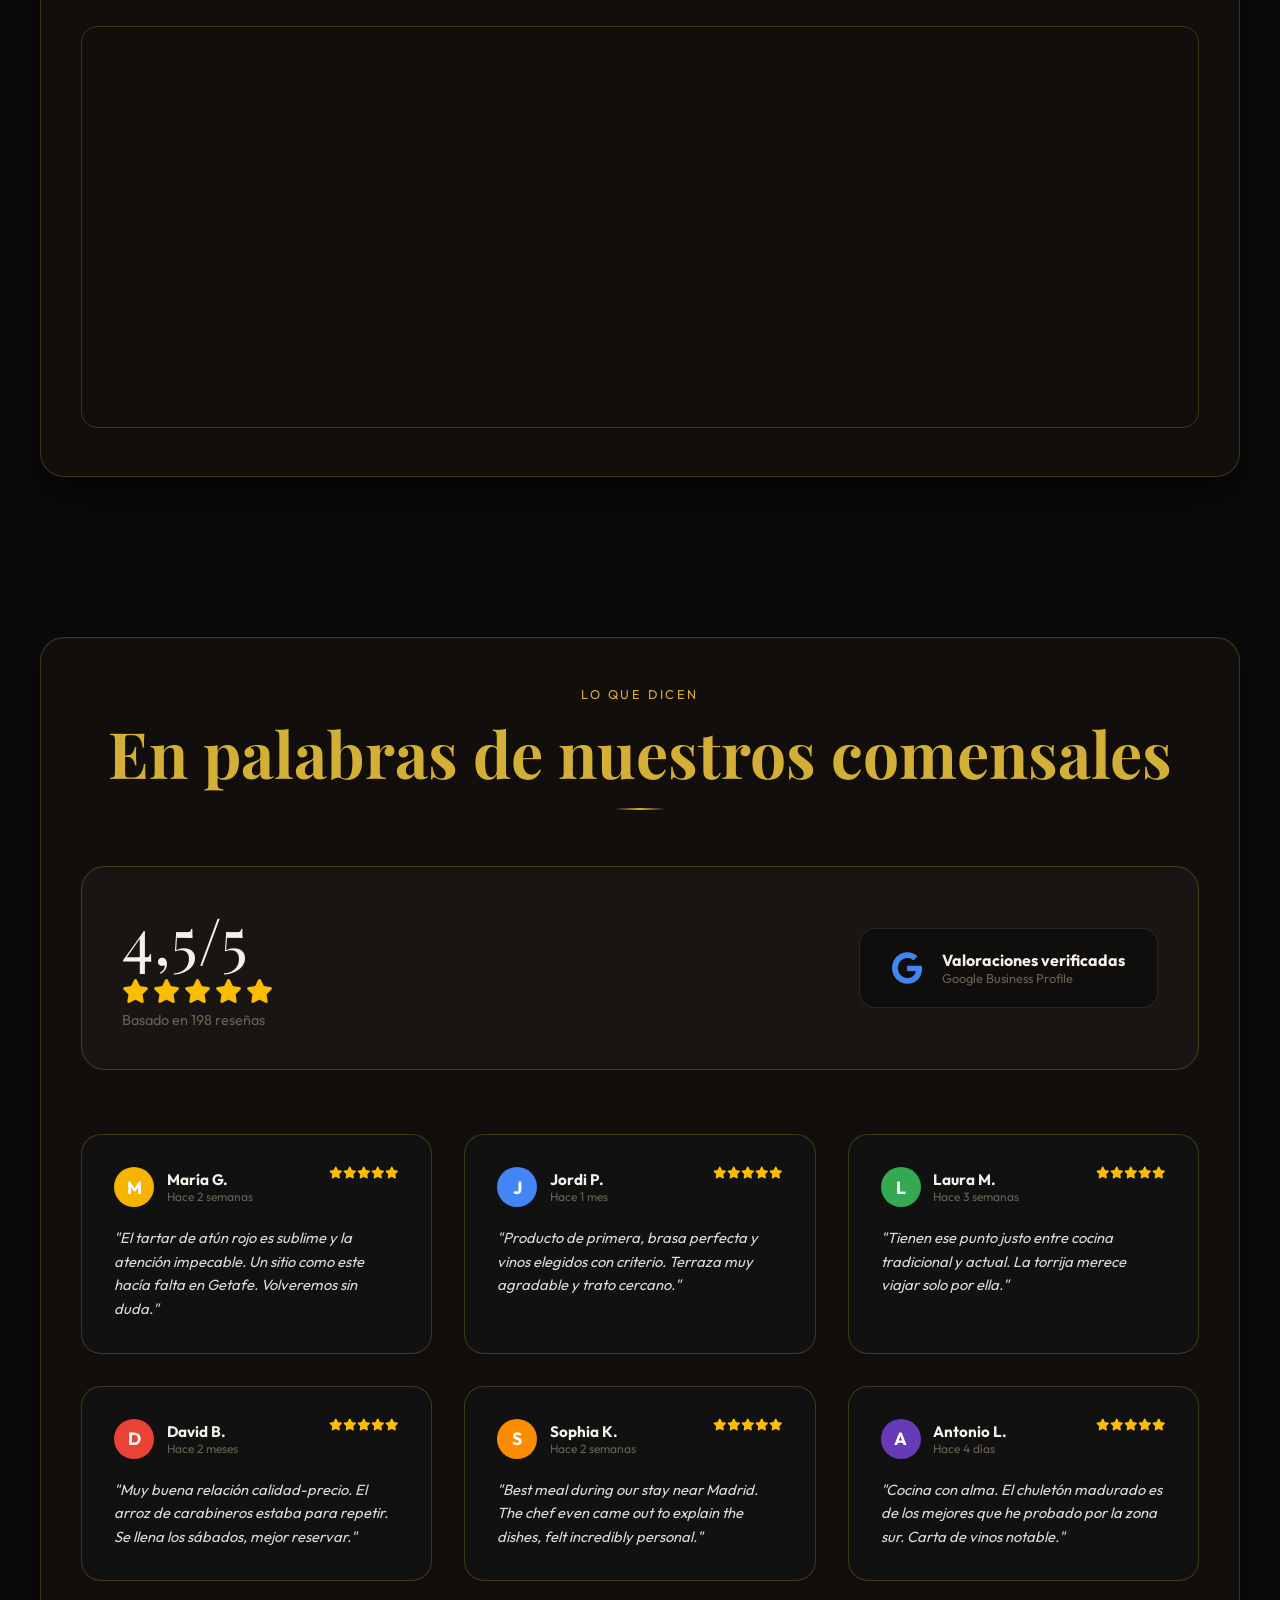
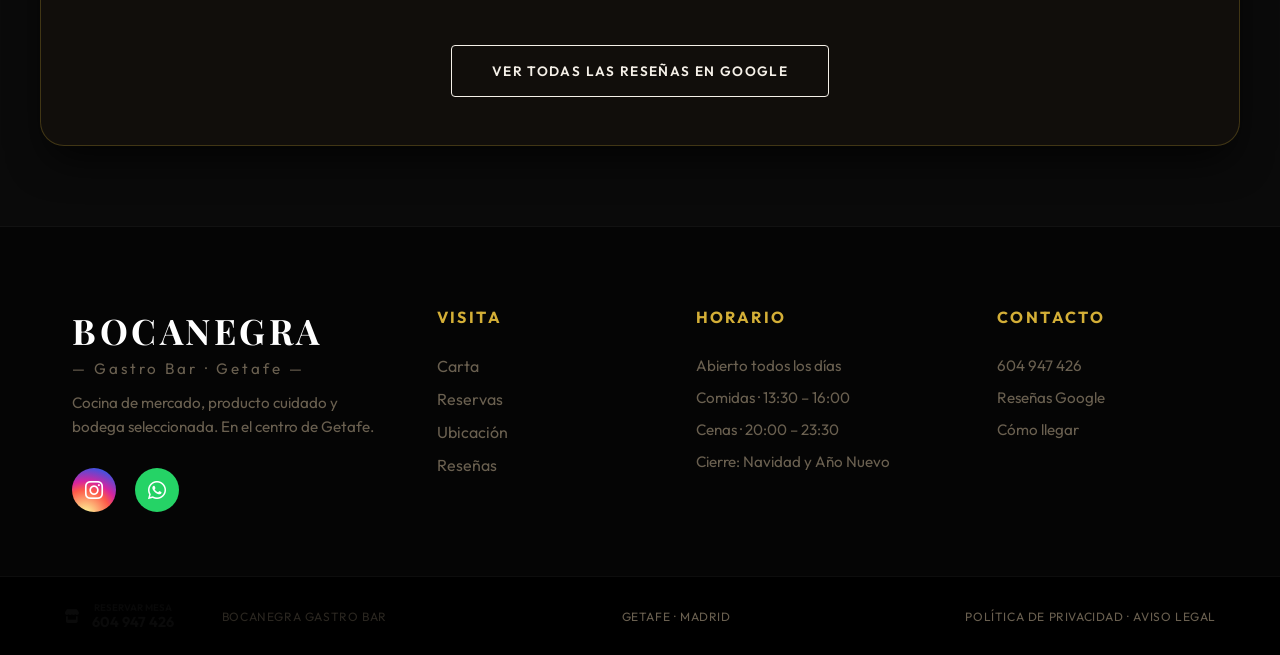
==== commit 771fad3f: "feat: link reservation buttons to Cal.com — comidas and cenas" ====
--- a/index.html
+++ b/index.html
@@ -680,10 +680,10 @@
             <p class="reserve-modal-sub">Reserva en Bocanegra</p>
             <h2 class="reserve-modal-title">¿Para cuándo quieres reservar?</h2>
             <div class="reserve-modal-options">
-                <a href="https://wa.me/34604947426?text=Hola%2C%20me%20gustar%C3%ADa%20reservar%20mesa%20para%20comer%20%F0%9F%8D%BD%EF%B8%8F" target="_blank" class="reserve-option-btn">
+                <a href="https://cal.eu/bocanegra/comidas" target="_blank" class="reserve-option-btn">
                     <i class="fa-solid fa-sun"></i><span>Comida</span>
                 </a>
-                <a href="https://wa.me/34604947426?text=Hola%2C%20me%20gustar%C3%ADa%20reservar%20mesa%20para%20cenar%20%F0%9F%8D%B7" target="_blank" class="reserve-option-btn">
+                <a href="https://cal.eu/bocanegra/cenas" target="_blank" class="reserve-option-btn">
                     <i class="fa-solid fa-moon"></i><span>Cena</span>
                 </a>
             </div>
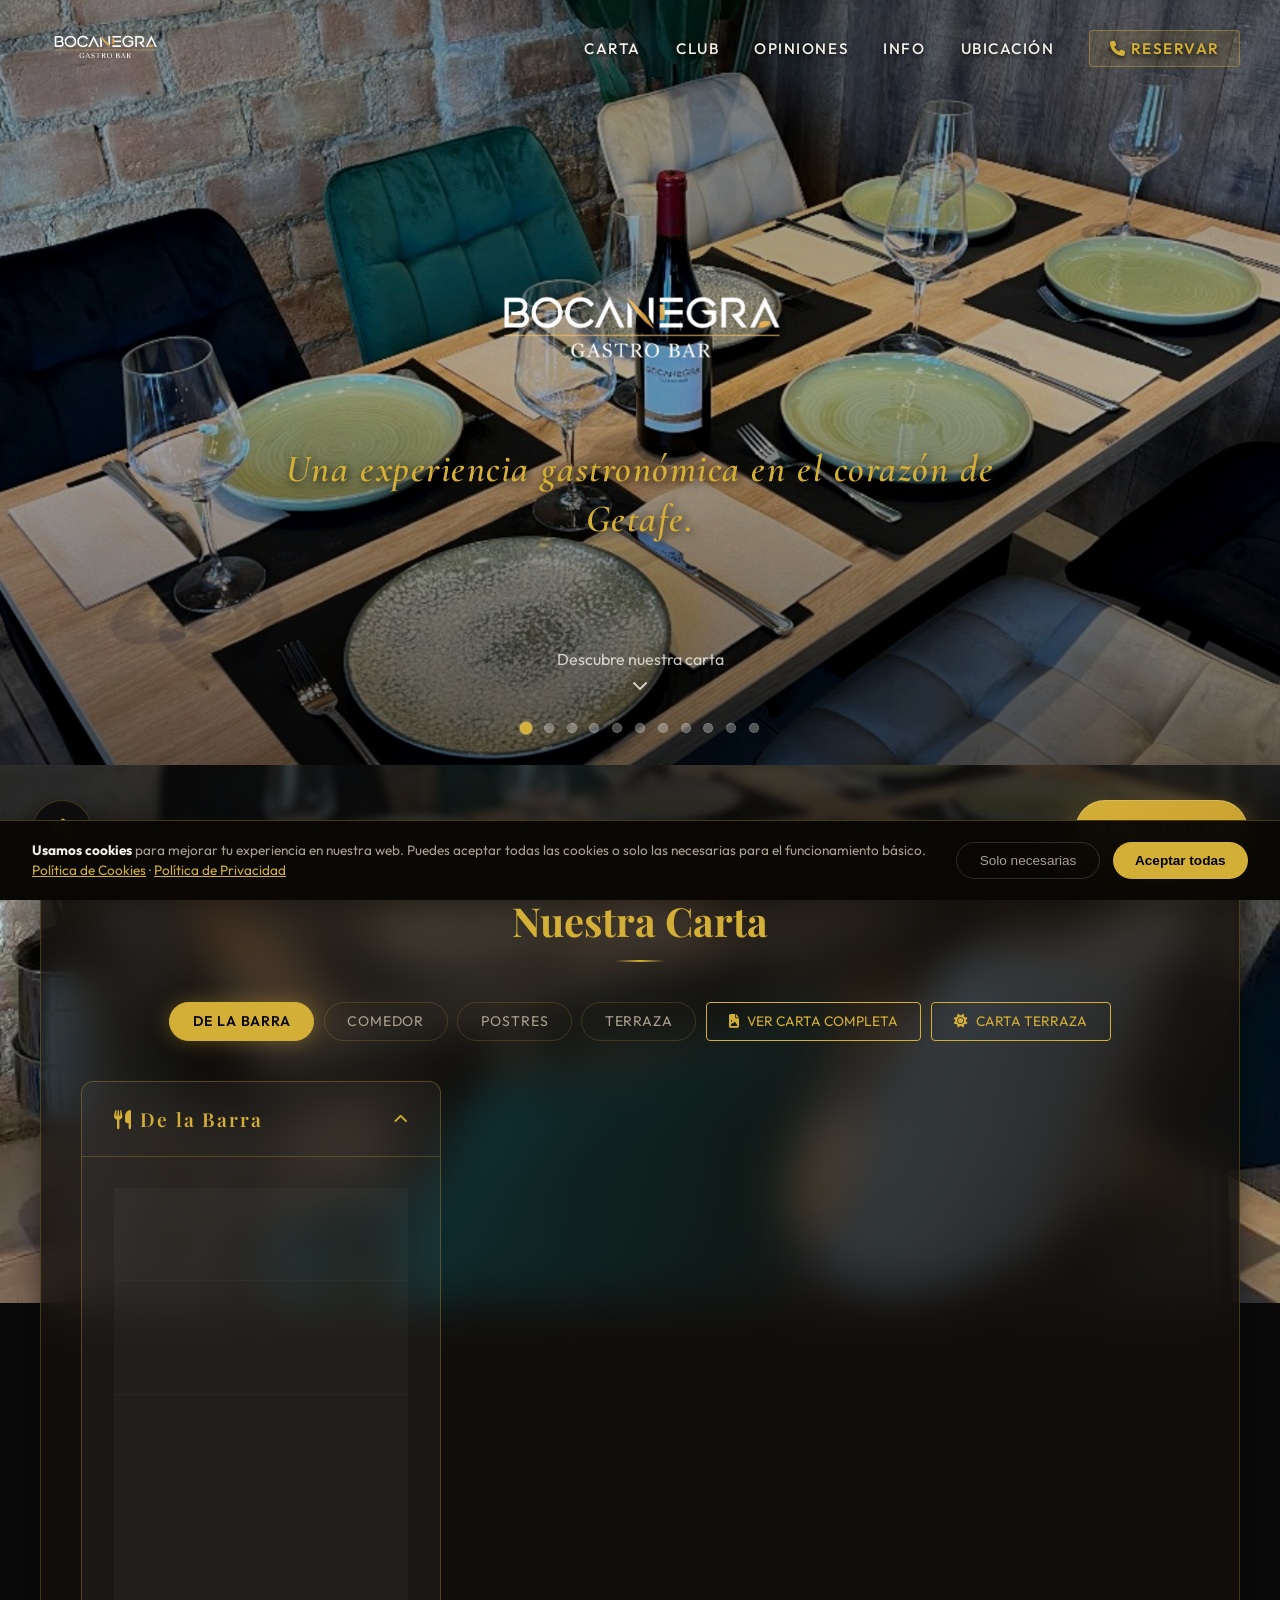
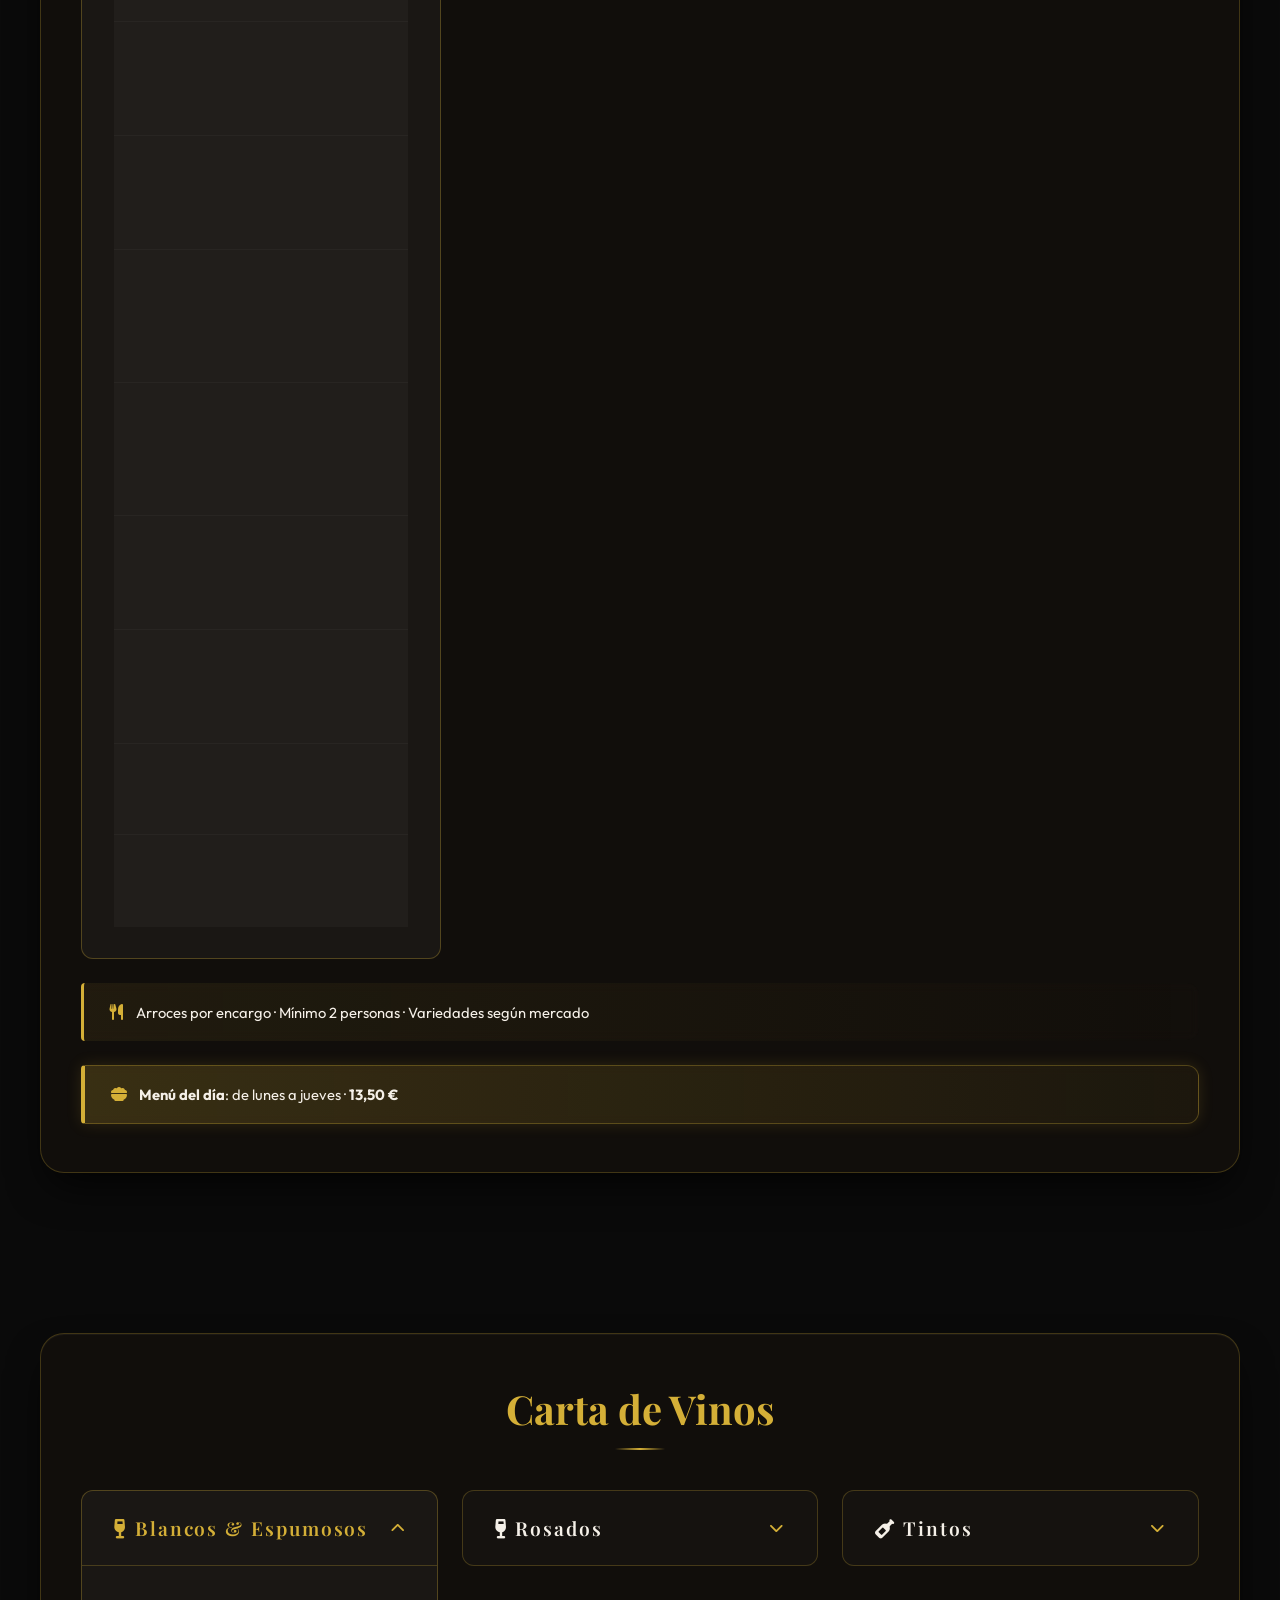
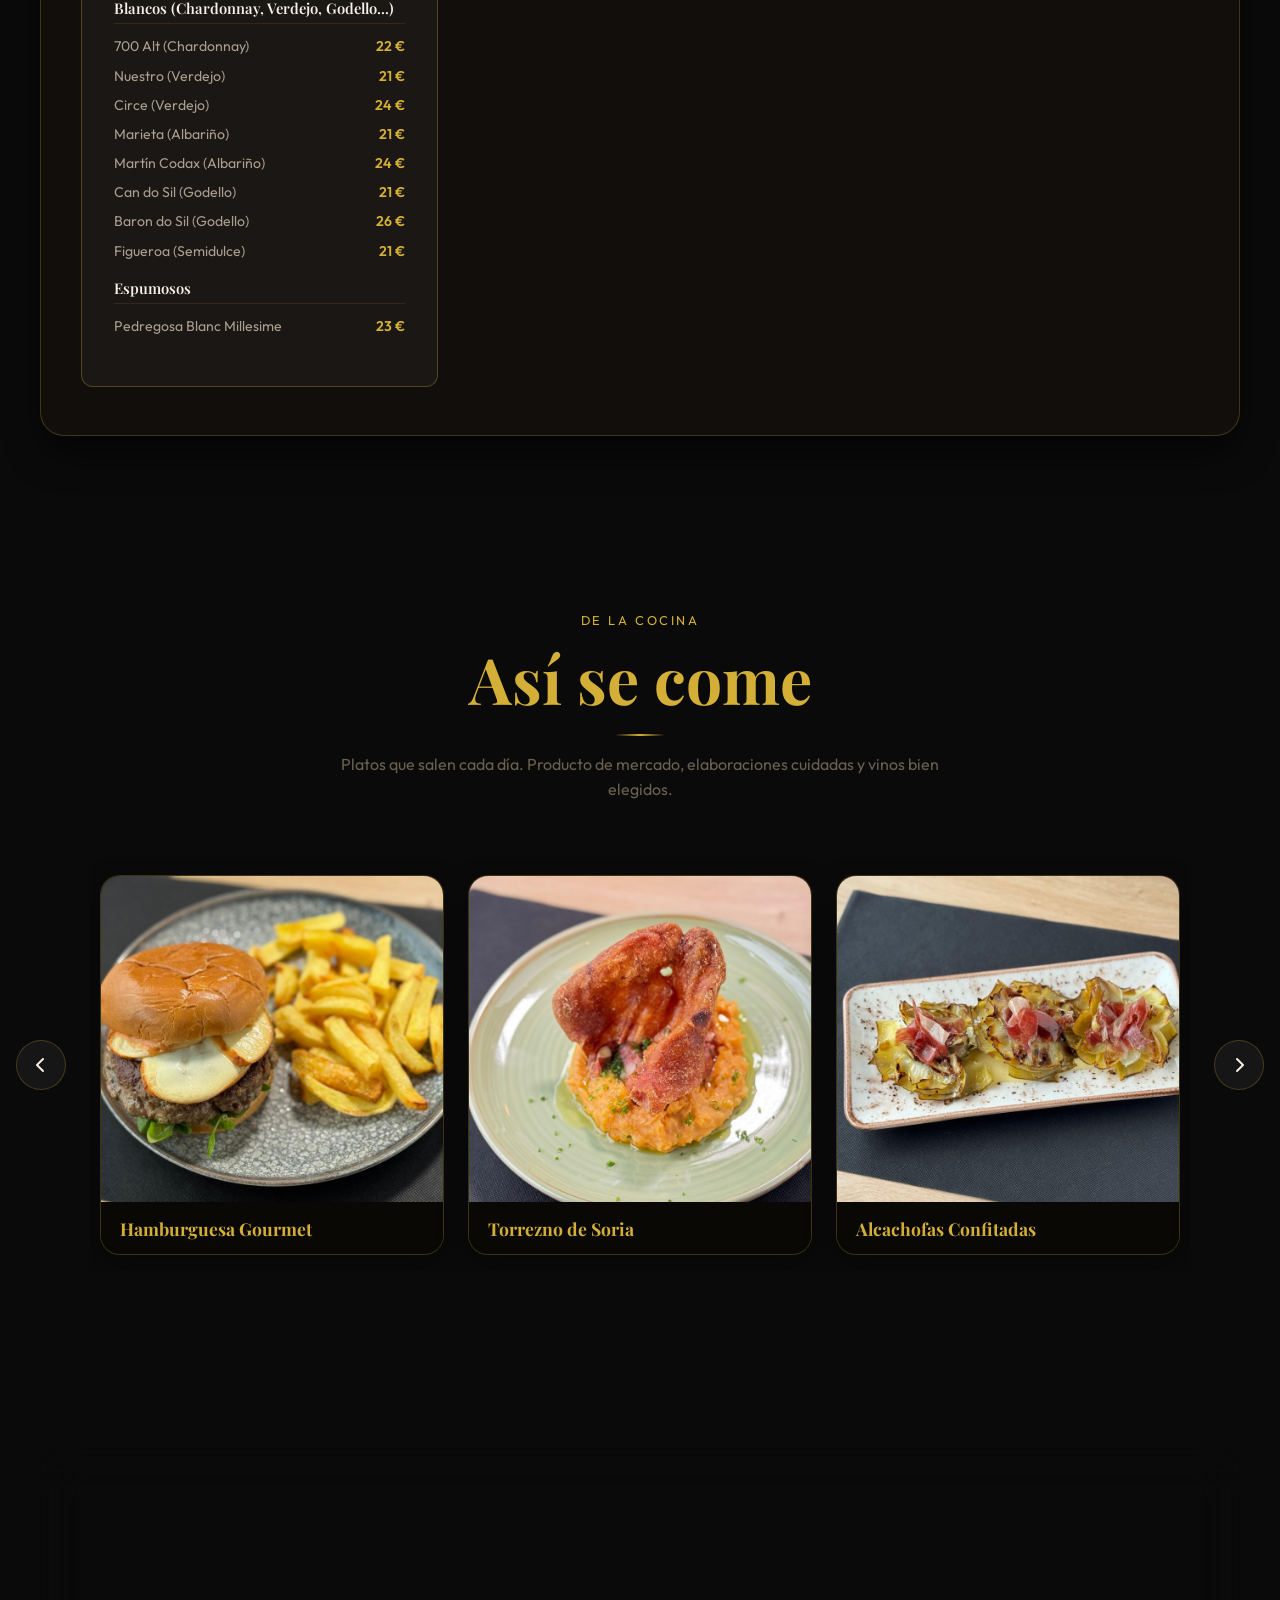
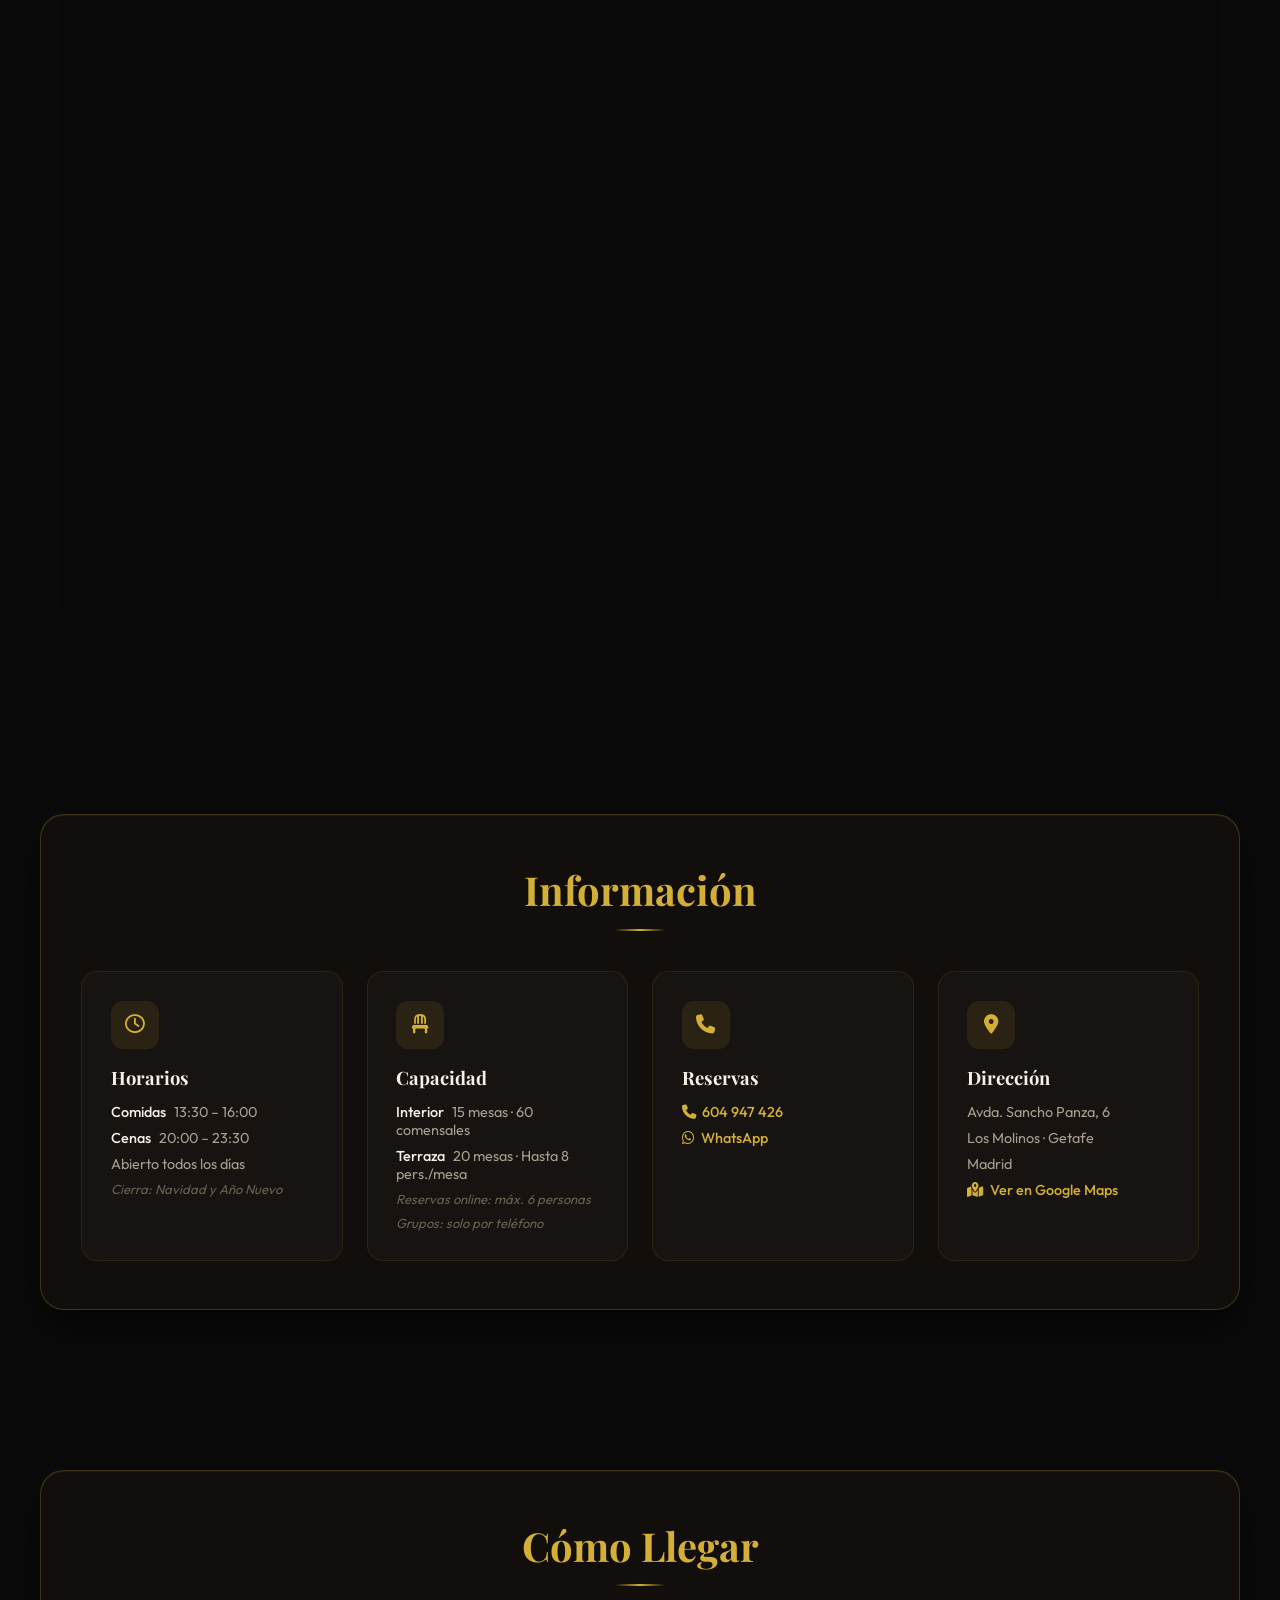
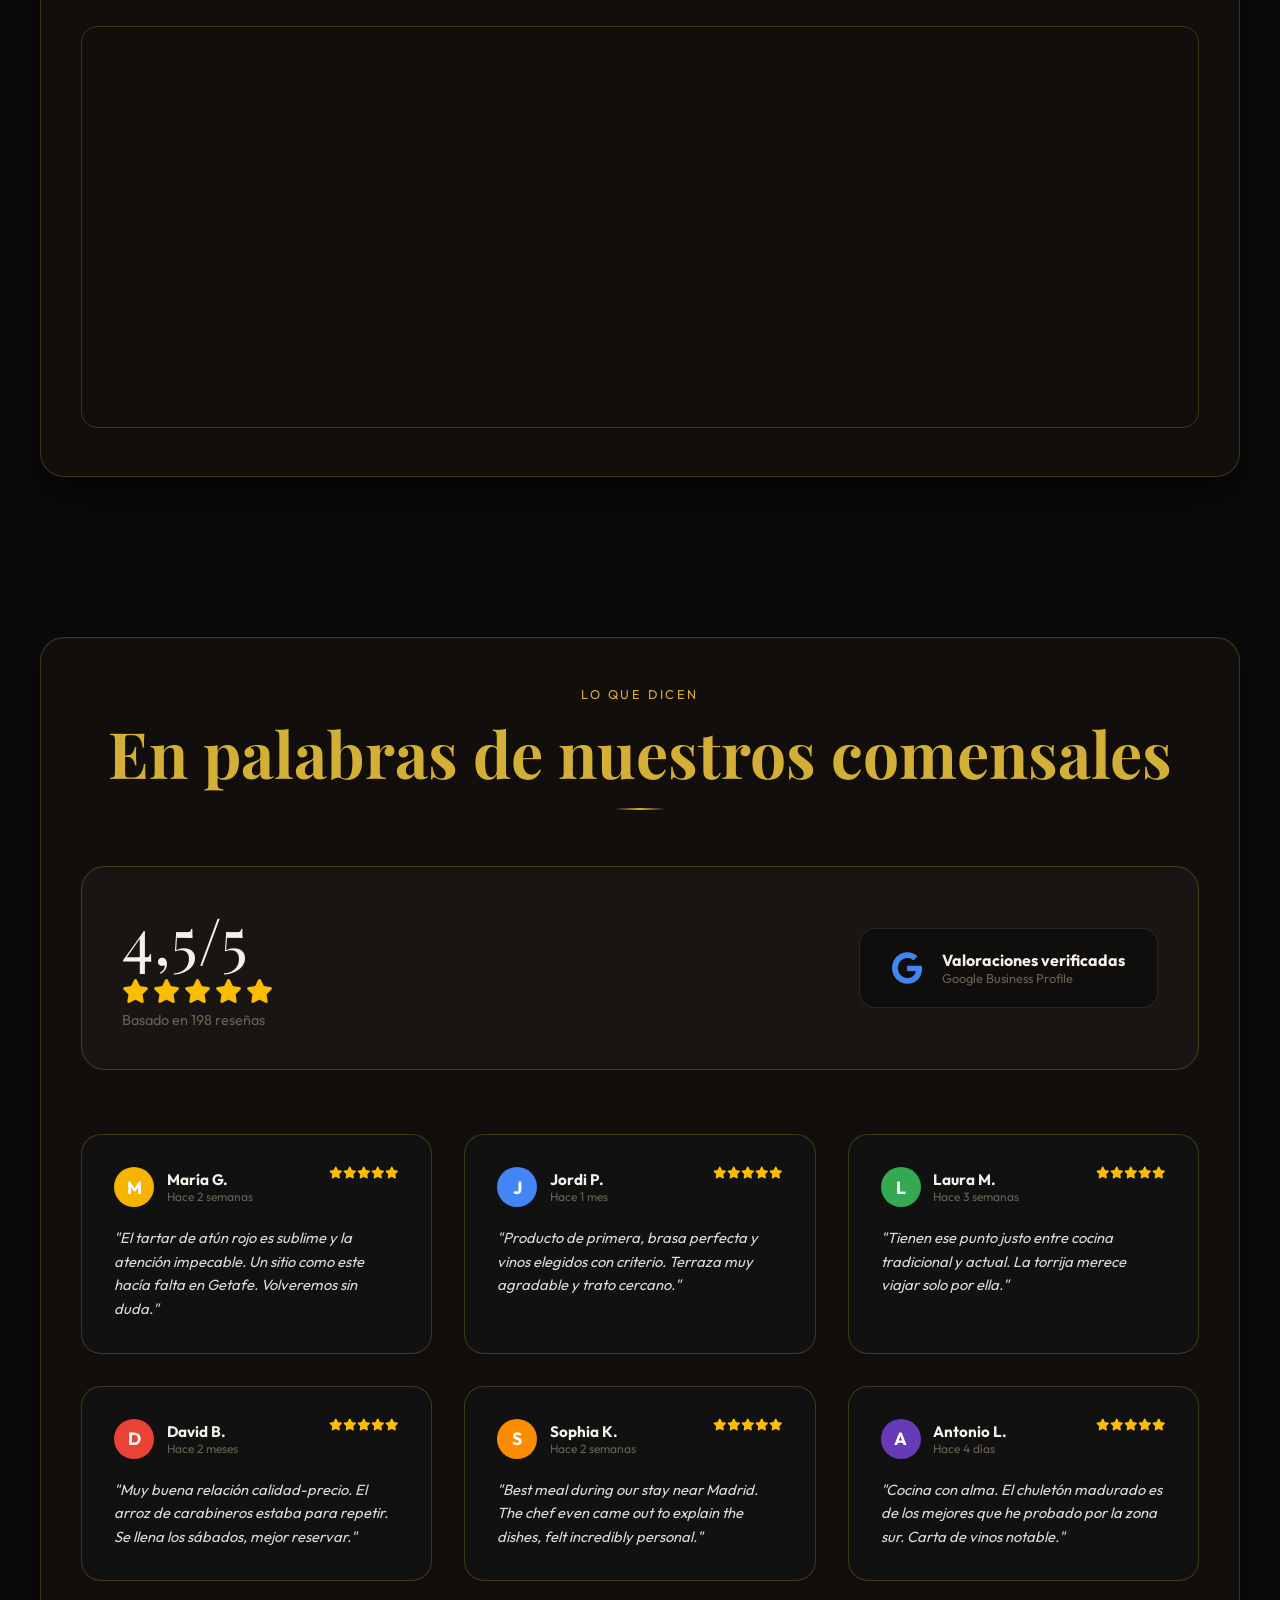
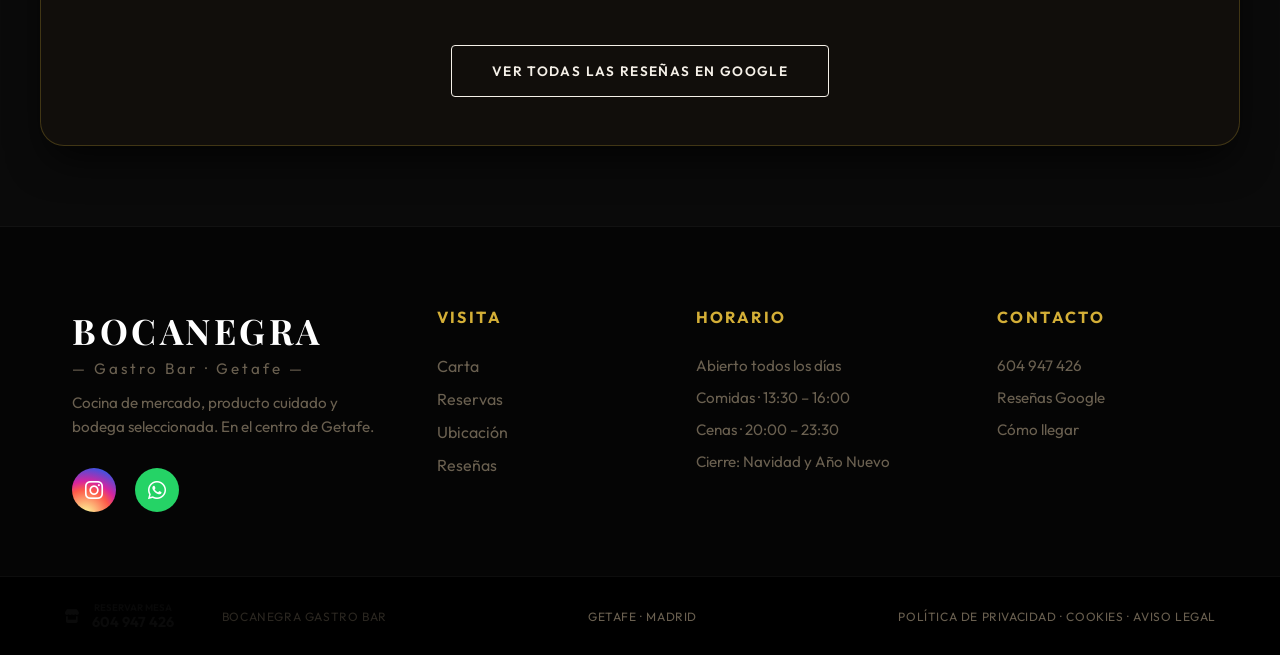
==== commit 5eb07557: "feat: add GDPR cookie banner and privacy/cookies/legal modals" ====
--- a/index.html
+++ b/index.html
@@ -322,6 +322,30 @@
 @media (max-width: 480px) { .filter-btn { padding: 0.6rem 1.4rem; font-size: 0.78rem; } .menu-item { padding: 1rem; } .item-title { font-size: 0.95rem; } .nav-logo-img { height: 42px; } .hero-logo { width: 220px; } .club-visuals { height: 380px !important; } }
 @media (max-width: 768px) { .reserve-modal-box { padding: 2rem 1.5rem 1.75rem; border-radius: 18px; width: 92%; } .reserve-modal-title { font-size: 1.25rem; margin-bottom: 1.5rem; } .reserve-option-btn { padding: 1.25rem 0.75rem; border-radius: 12px; } .reserve-option-btn i { font-size: 1.4rem; } .reserve-option-btn span { font-size: 1rem; } }
 @media (max-width: 480px) { .reserve-modal-box { padding: 1.75rem 1.25rem 1.5rem; width: 95%; border-radius: 16px; } .reserve-modal-title { font-size: 1.1rem; margin-bottom: 1.25rem; } .reserve-modal-options { gap: 0.75rem; } .reserve-option-btn { padding: 1.1rem 0.5rem; border-radius: 10px; } .reserve-option-btn i { font-size: 1.3rem; } .reserve-option-btn span { font-size: 0.95rem; } .reserve-fab { bottom: 1.2rem; right: 1.2rem; padding: 0.9rem 1.3rem; } }
+
+/* ═══════════ COOKIE BANNER ═══════════ */
+#cookie-banner { position: fixed; bottom: 0; left: 0; right: 0; z-index: 99999; background: rgba(10,8,5,0.97); border-top: 1px solid rgba(212,175,55,0.3); padding: 1.2rem 2rem; display: flex; align-items: center; justify-content: space-between; gap: 1.5rem; flex-wrap: wrap; backdrop-filter: blur(20px); transform: translateY(100%); transition: transform 0.5s var(--ease-out); }
+#cookie-banner.visible { transform: translateY(0); }
+.cookie-text { flex: 1; min-width: 200px; font-size: 0.85rem; color: var(--text-muted); line-height: 1.5; }
+.cookie-text strong { color: var(--text-main); }
+.cookie-text a { color: var(--primary); text-decoration: underline; cursor: pointer; }
+.cookie-btns { display: flex; gap: 0.8rem; flex-wrap: wrap; }
+.cookie-btn-accept { background: var(--primary); color: #000; border: none; padding: 0.6rem 1.4rem; border-radius: 30px; font-weight: 700; font-size: 0.85rem; cursor: pointer; transition: all 0.3s; white-space: nowrap; }
+.cookie-btn-accept:hover { background: #e6c84a; }
+.cookie-btn-reject { background: transparent; color: var(--text-muted); border: 1px solid rgba(255,255,255,0.15); padding: 0.6rem 1.4rem; border-radius: 30px; font-size: 0.85rem; cursor: pointer; transition: all 0.3s; white-space: nowrap; }
+.cookie-btn-reject:hover { border-color: var(--text-muted); color: var(--text-main); }
+
+/* ═══════════ LEGAL MODALES ═══════════ */
+.legal-modal-overlay { display: none; position: fixed; inset: 0; background: rgba(0,0,0,0.85); backdrop-filter: blur(8px); z-index: 99998; align-items: center; justify-content: center; padding: 1rem; }
+.legal-modal-overlay.active { display: flex; }
+.legal-modal-box { background: linear-gradient(135deg,rgba(18,14,10,0.99),rgba(10,8,5,0.99)); border: 1px solid rgba(212,175,55,0.25); border-radius: 20px; padding: 2.5rem; max-width: 700px; width: 100%; max-height: 80vh; overflow-y: auto; position: relative; }
+.legal-modal-box h2 { font-family: 'Playfair Display',serif; color: var(--primary); font-size: 1.5rem; margin-bottom: 1.5rem; }
+.legal-modal-box h3 { color: var(--text-main); font-size: 1rem; margin: 1.2rem 0 0.5rem; }
+.legal-modal-box p, .legal-modal-box li { color: var(--text-muted); font-size: 0.88rem; line-height: 1.7; margin-bottom: 0.5rem; }
+.legal-modal-box ul { padding-left: 1.2rem; margin-bottom: 0.8rem; }
+.legal-modal-close { position: absolute; top: 1rem; right: 1rem; background: rgba(255,255,255,0.08); border: none; color: #aaa; width: 32px; height: 32px; border-radius: 50%; cursor: pointer; font-size: 1rem; display: flex; align-items: center; justify-content: center; transition: background 0.2s; }
+.legal-modal-close:hover { background: rgba(255,255,255,0.2); color: #fff; }
+@media (max-width: 600px) { #cookie-banner { padding: 1rem; flex-direction: column; align-items: flex-start; } .cookie-btns { width: 100%; } .cookie-btn-accept, .cookie-btn-reject { flex: 1; text-align: center; } }
     </style>
 </head>
 
@@ -662,7 +686,7 @@
             </div>
             <div class="footer-bottom-center">GETAFE · MADRID</div>
             <div class="footer-bottom-right">
-                <a href="#">POLÍTICA DE PRIVACIDAD</a> · <a href="#">AVISO LEGAL</a>
+                <a onclick="openLegalModal('privacidad')" style="cursor:pointer;">POLÍTICA DE PRIVACIDAD</a> · <a onclick="openLegalModal('cookies')" style="cursor:pointer;">COOKIES</a> · <a onclick="openLegalModal('aviso')" style="cursor:pointer;">AVISO LEGAL</a>
             </div>
         </div>
     </footer>
@@ -690,7 +714,129 @@
         </div>
     </div>
 
+    <!-- ═══════════ COOKIE BANNER ═══════════ -->
+    <div id="cookie-banner">
+        <p class="cookie-text">
+            <strong>Usamos cookies</strong> para mejorar tu experiencia en nuestra web. Puedes aceptar todas las cookies o solo las necesarias para el funcionamiento básico.
+            <a onclick="openLegalModal('cookies')"> Política de Cookies</a> ·
+            <a onclick="openLegalModal('privacidad')"> Política de Privacidad</a>
+        </p>
+        <div class="cookie-btns">
+            <button class="cookie-btn-reject" onclick="rejectCookies()">Solo necesarias</button>
+            <button class="cookie-btn-accept" onclick="acceptCookies()">Aceptar todas</button>
+        </div>
+    </div>
+
+    <!-- ═══════════ MODAL: POLÍTICA DE PRIVACIDAD ═══════════ -->
+    <div id="modal-privacidad" class="legal-modal-overlay" onclick="closeLegalModal('privacidad', event)">
+        <div class="legal-modal-box">
+            <button class="legal-modal-close" onclick="closeLegalModal('privacidad')"><i class="fa-solid fa-xmark"></i></button>
+            <h2>Política de Privacidad</h2>
+            <h3>Responsable del tratamiento</h3>
+            <p>Bocanegra Gastro Bar · Avda. Sancho Panza, 6, Los Molinos, Getafe, Madrid · bocanegra.getafe@gmail.com · 604 947 426</p>
+            <h3>Datos que recogemos</h3>
+            <p>Recogemos únicamente los datos que nos facilitas voluntariamente al realizar una reserva o rellenar el formulario del Club Bocanegra: nombre, teléfono y correo electrónico.</p>
+            <h3>Finalidad</h3>
+            <ul>
+                <li>Gestión y confirmación de reservas.</li>
+                <li>Envío de información sobre el Club Bocanegra y ofertas exclusivas (solo si das tu consentimiento).</li>
+            </ul>
+            <h3>Base legal</h3>
+            <p>El tratamiento de tus datos se basa en tu consentimiento expreso y en la ejecución de la relación contractual derivada de la reserva.</p>
+            <h3>Conservación</h3>
+            <p>Conservamos tus datos durante el tiempo necesario para cumplir la finalidad para la que fueron recogidos y, en todo caso, durante los plazos legalmente establecidos.</p>
+            <h3>Tus derechos</h3>
+            <p>Puedes ejercer tus derechos de acceso, rectificación, supresión, oposición, limitación y portabilidad escribiendo a bocanegra.getafe@gmail.com. También tienes derecho a presentar una reclamación ante la Agencia Española de Protección de Datos (aepd.es).</p>
+            <h3>Cesión de datos</h3>
+            <p>No cedemos tus datos a terceros salvo obligación legal.</p>
+        </div>
+    </div>
+
+    <!-- ═══════════ MODAL: POLÍTICA DE COOKIES ═══════════ -->
+    <div id="modal-cookies" class="legal-modal-overlay" onclick="closeLegalModal('cookies', event)">
+        <div class="legal-modal-box">
+            <button class="legal-modal-close" onclick="closeLegalModal('cookies')"><i class="fa-solid fa-xmark"></i></button>
+            <h2>Política de Cookies</h2>
+            <p>Esta web utiliza cookies propias y de terceros para mejorar la experiencia de navegación y analizar el tráfico.</p>
+            <h3>¿Qué son las cookies?</h3>
+            <p>Las cookies son pequeños archivos de texto que se almacenan en tu dispositivo cuando visitas una página web. Nos permiten recordar tus preferencias y mejorar el funcionamiento del sitio.</p>
+            <h3>Tipos de cookies que usamos</h3>
+            <ul>
+                <li><strong>Cookies técnicas (necesarias):</strong> Imprescindibles para el funcionamiento básico de la web. No requieren consentimiento.</li>
+                <li><strong>Cookies de preferencias:</strong> Guardan tus preferencias (como la aceptación de cookies) para no preguntarte cada vez.</li>
+                <li><strong>Cookies analíticas:</strong> Nos permiten medir el tráfico y mejorar el servicio (Google Analytics). Solo se activan si las aceptas.</li>
+            </ul>
+            <h3>Cómo desactivar las cookies</h3>
+            <p>Puedes configurar tu navegador para rechazar todas las cookies o para que te avise cuando se envíe una cookie. Ten en cuenta que si desactivas las cookies técnicas, algunas funciones de la web pueden dejar de funcionar correctamente.</p>
+            <ul>
+                <li><strong>Chrome:</strong> Configuración → Privacidad → Cookies</li>
+                <li><strong>Firefox:</strong> Opciones → Privacidad → Cookies</li>
+                <li><strong>Safari:</strong> Preferencias → Privacidad</li>
+            </ul>
+            <h3>Retirar el consentimiento</h3>
+            <p>Puedes retirar tu consentimiento en cualquier momento borrando las cookies de tu navegador. Al volver a visitar la web, se te volverá a mostrar el aviso de cookies.</p>
+        </div>
+    </div>
+
+    <!-- ═══════════ MODAL: AVISO LEGAL ═══════════ -->
+    <div id="modal-aviso" class="legal-modal-overlay" onclick="closeLegalModal('aviso', event)">
+        <div class="legal-modal-box">
+            <button class="legal-modal-close" onclick="closeLegalModal('aviso')"><i class="fa-solid fa-xmark"></i></button>
+            <h2>Aviso Legal</h2>
+            <h3>Titular del sitio web</h3>
+            <p>Bocanegra Gastro Bar · Avda. Sancho Panza, 6, Los Molinos, Getafe, Madrid · bocanegra.getafe@gmail.com · 604 947 426</p>
+            <h3>Objeto</h3>
+            <p>El presente aviso legal regula el uso del sitio web bocanegragetafe.es, del que es titular Bocanegra Gastro Bar.</p>
+            <h3>Condiciones de uso</h3>
+            <p>El acceso y uso de este sitio web implica la aceptación de las presentes condiciones. El usuario se compromete a hacer un uso adecuado de los contenidos y servicios ofrecidos.</p>
+            <h3>Propiedad intelectual</h3>
+            <p>Todos los contenidos del sitio web (textos, imágenes, diseño) son propiedad de Bocanegra Gastro Bar y están protegidos por la legislación vigente en materia de propiedad intelectual. Queda prohibida su reproducción sin autorización expresa.</p>
+            <h3>Responsabilidad</h3>
+            <p>Bocanegra Gastro Bar no se hace responsable de los daños que pudieran derivarse del uso incorrecto de la web ni de la información publicada por terceros.</p>
+            <h3>Legislación aplicable</h3>
+            <p>Este aviso legal se rige por la legislación española. Para cualquier controversia, las partes se someten a los juzgados y tribunales de Getafe (Madrid).</p>
+        </div>
+    </div>
+
     <script>
+// =============================================
+// COOKIES
+// =============================================
+function acceptCookies() {
+    localStorage.setItem('cookieConsent', 'accepted');
+    hideCookieBanner();
+}
+function rejectCookies() {
+    localStorage.setItem('cookieConsent', 'rejected');
+    hideCookieBanner();
+}
+function hideCookieBanner() {
+    const banner = document.getElementById('cookie-banner');
+    banner.classList.remove('visible');
+    setTimeout(() => banner.style.display = 'none', 500);
+}
+function initCookieBanner() {
+    if (!localStorage.getItem('cookieConsent')) {
+        const banner = document.getElementById('cookie-banner');
+        banner.style.display = 'flex';
+        setTimeout(() => banner.classList.add('visible'), 300);
+    }
+}
+
+// =============================================
+// MODALES LEGALES
+// =============================================
+const legalMap = { privacidad: 'modal-privacidad', cookies: 'modal-cookies', aviso: 'modal-aviso' };
+function openLegalModal(type) {
+    document.getElementById(legalMap[type]).classList.add('active');
+    document.body.style.overflow = 'hidden';
+}
+function closeLegalModal(type, e) {
+    if (e && e.target !== document.getElementById(legalMap[type])) return;
+    document.getElementById(legalMap[type]).classList.remove('active');
+    document.body.style.overflow = '';
+}
+
 // =============================================
 // MODAL RESERVA
 // =============================================
@@ -906,6 +1052,7 @@
 }
 
 document.addEventListener('DOMContentLoaded', () => {
+    initCookieBanner();
     if (document.getElementById('carousel-track')) setTimeout(initInfiniteCarousel, 100);
     initClubCarousel();
     document.querySelectorAll('a[href^="#"]').forEach(anchor => {
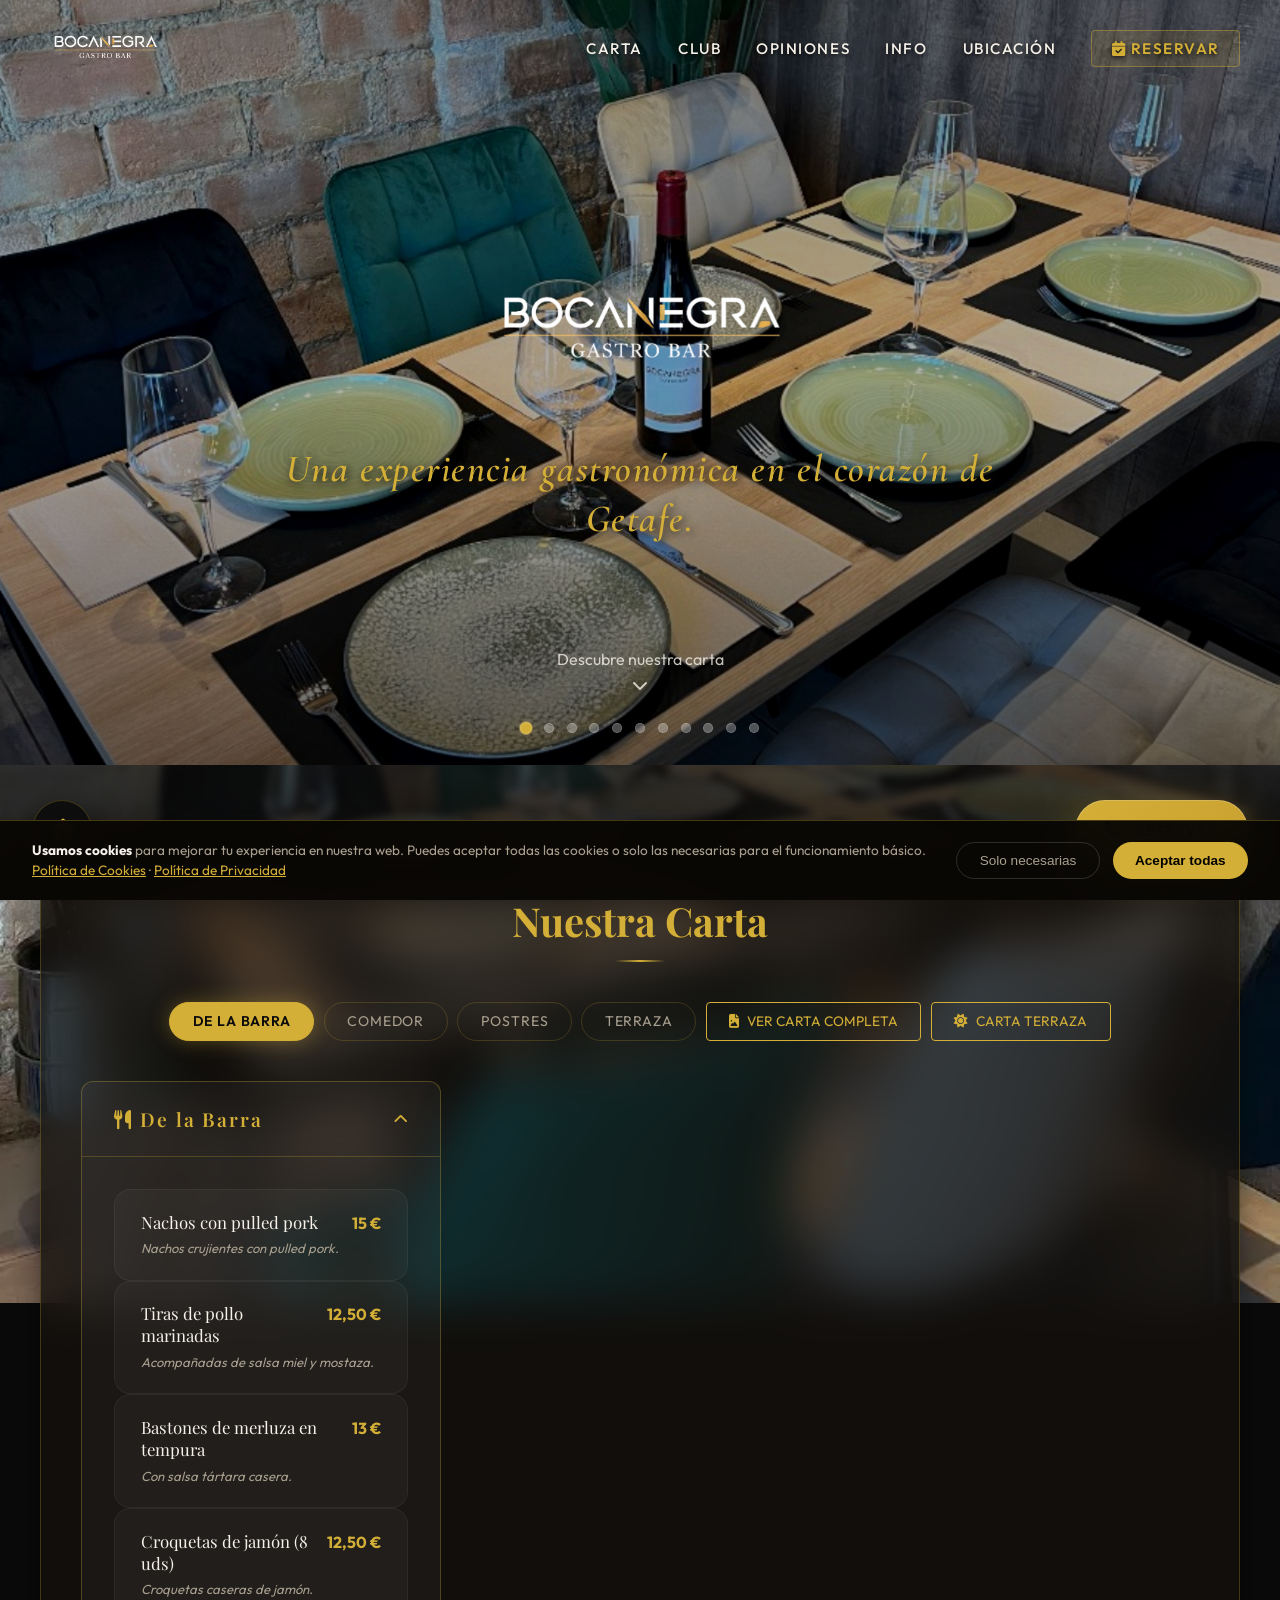
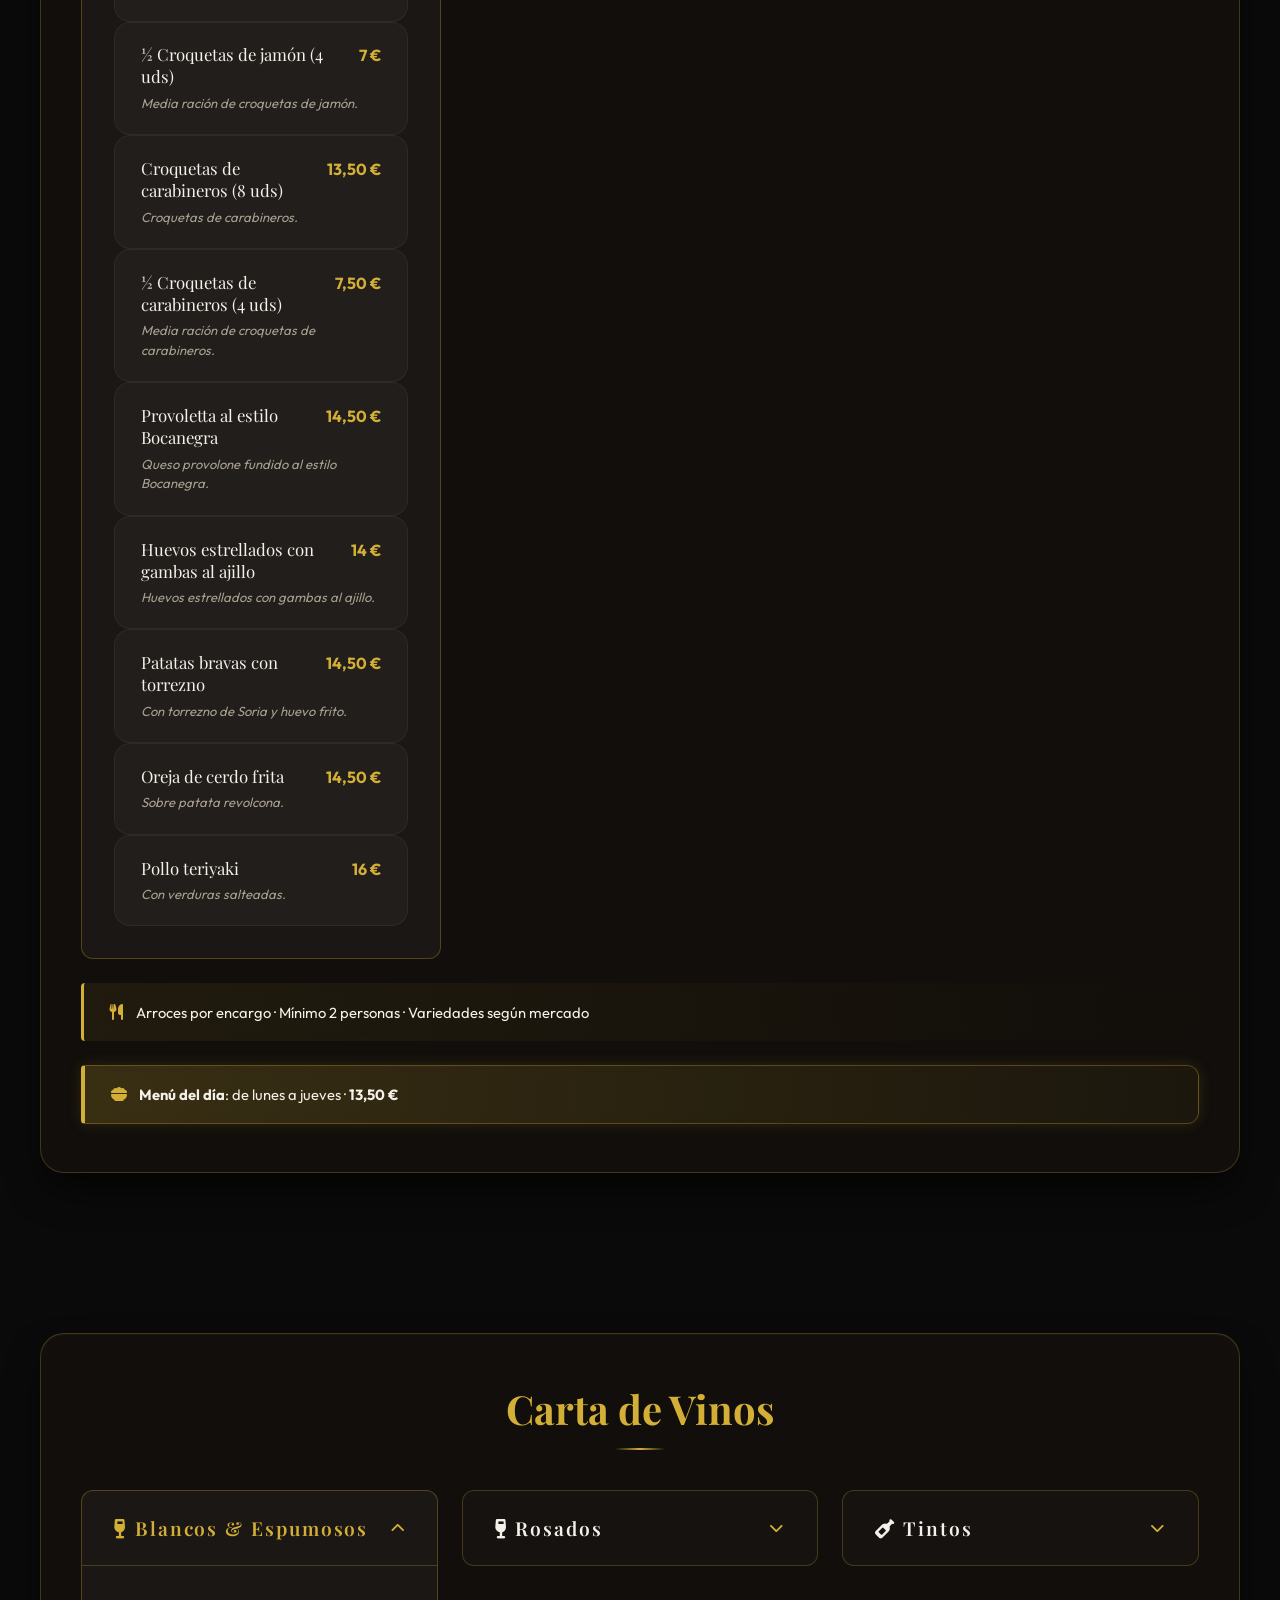
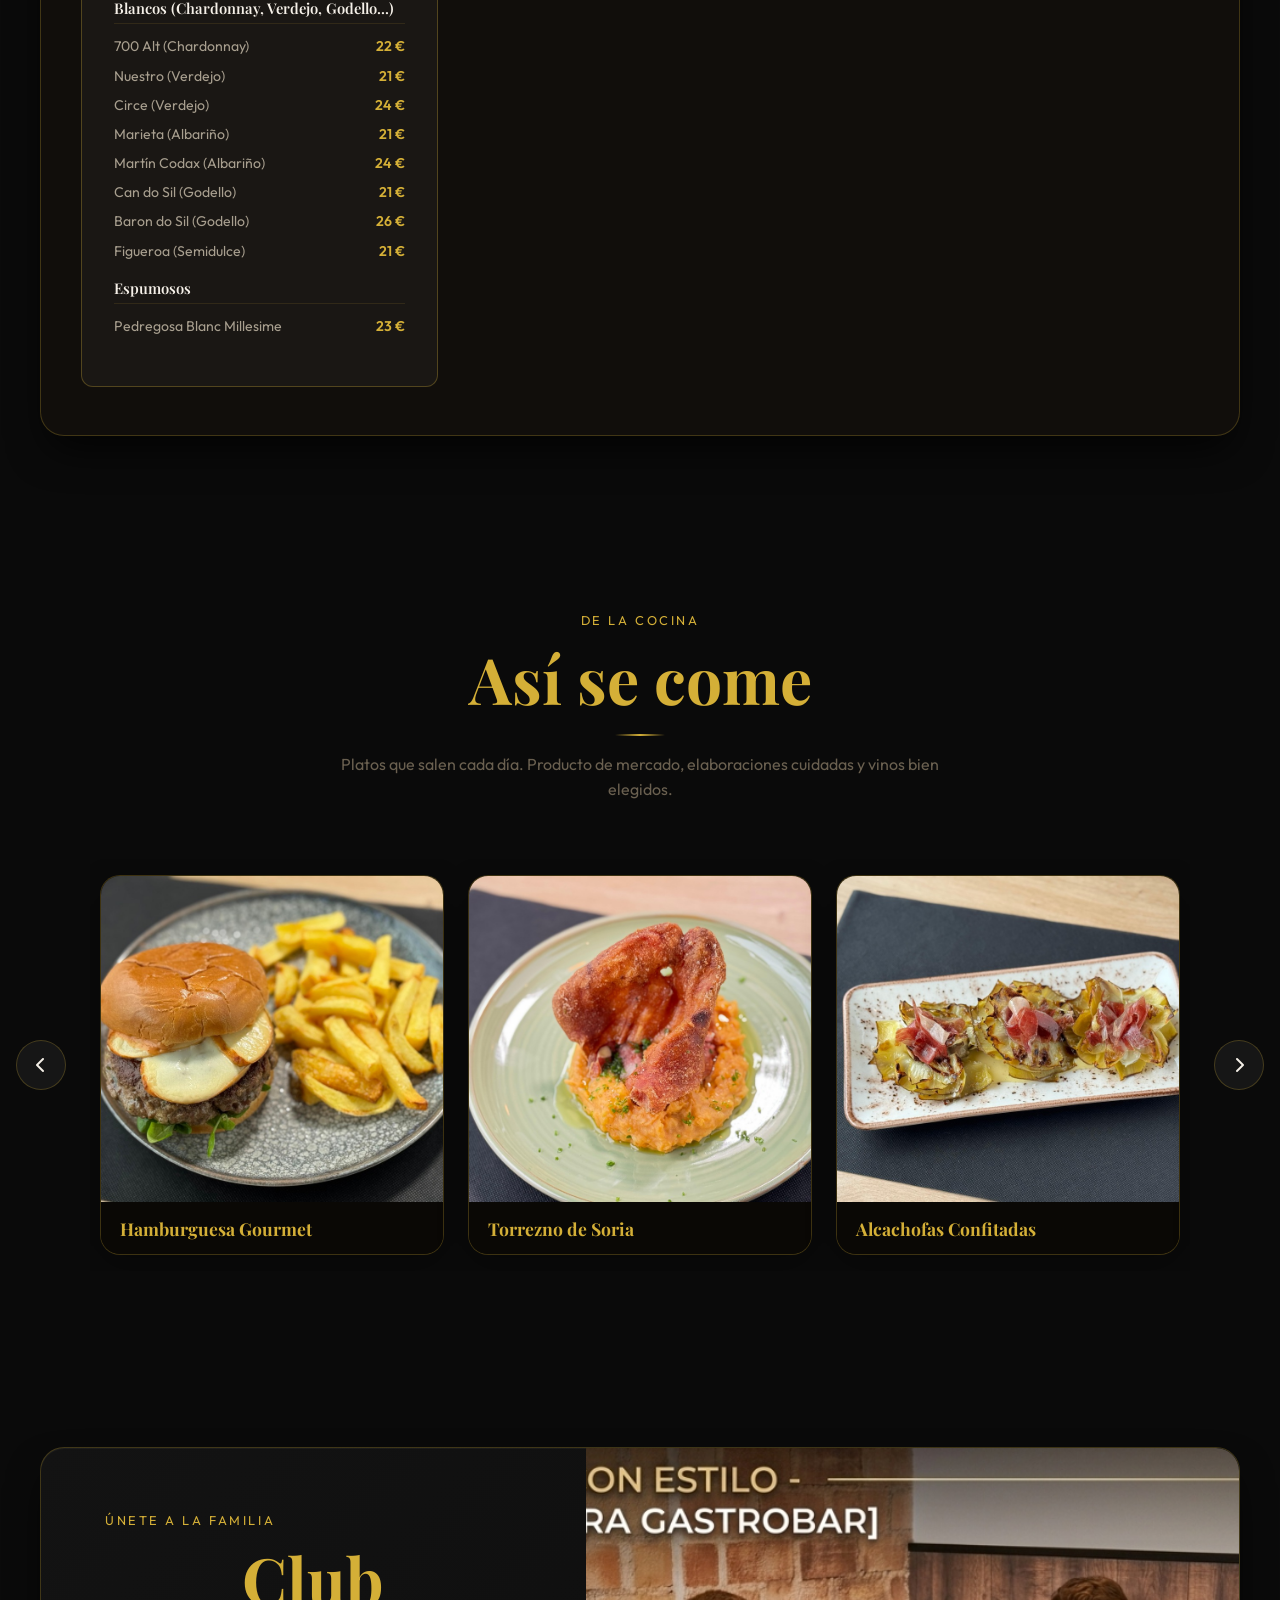
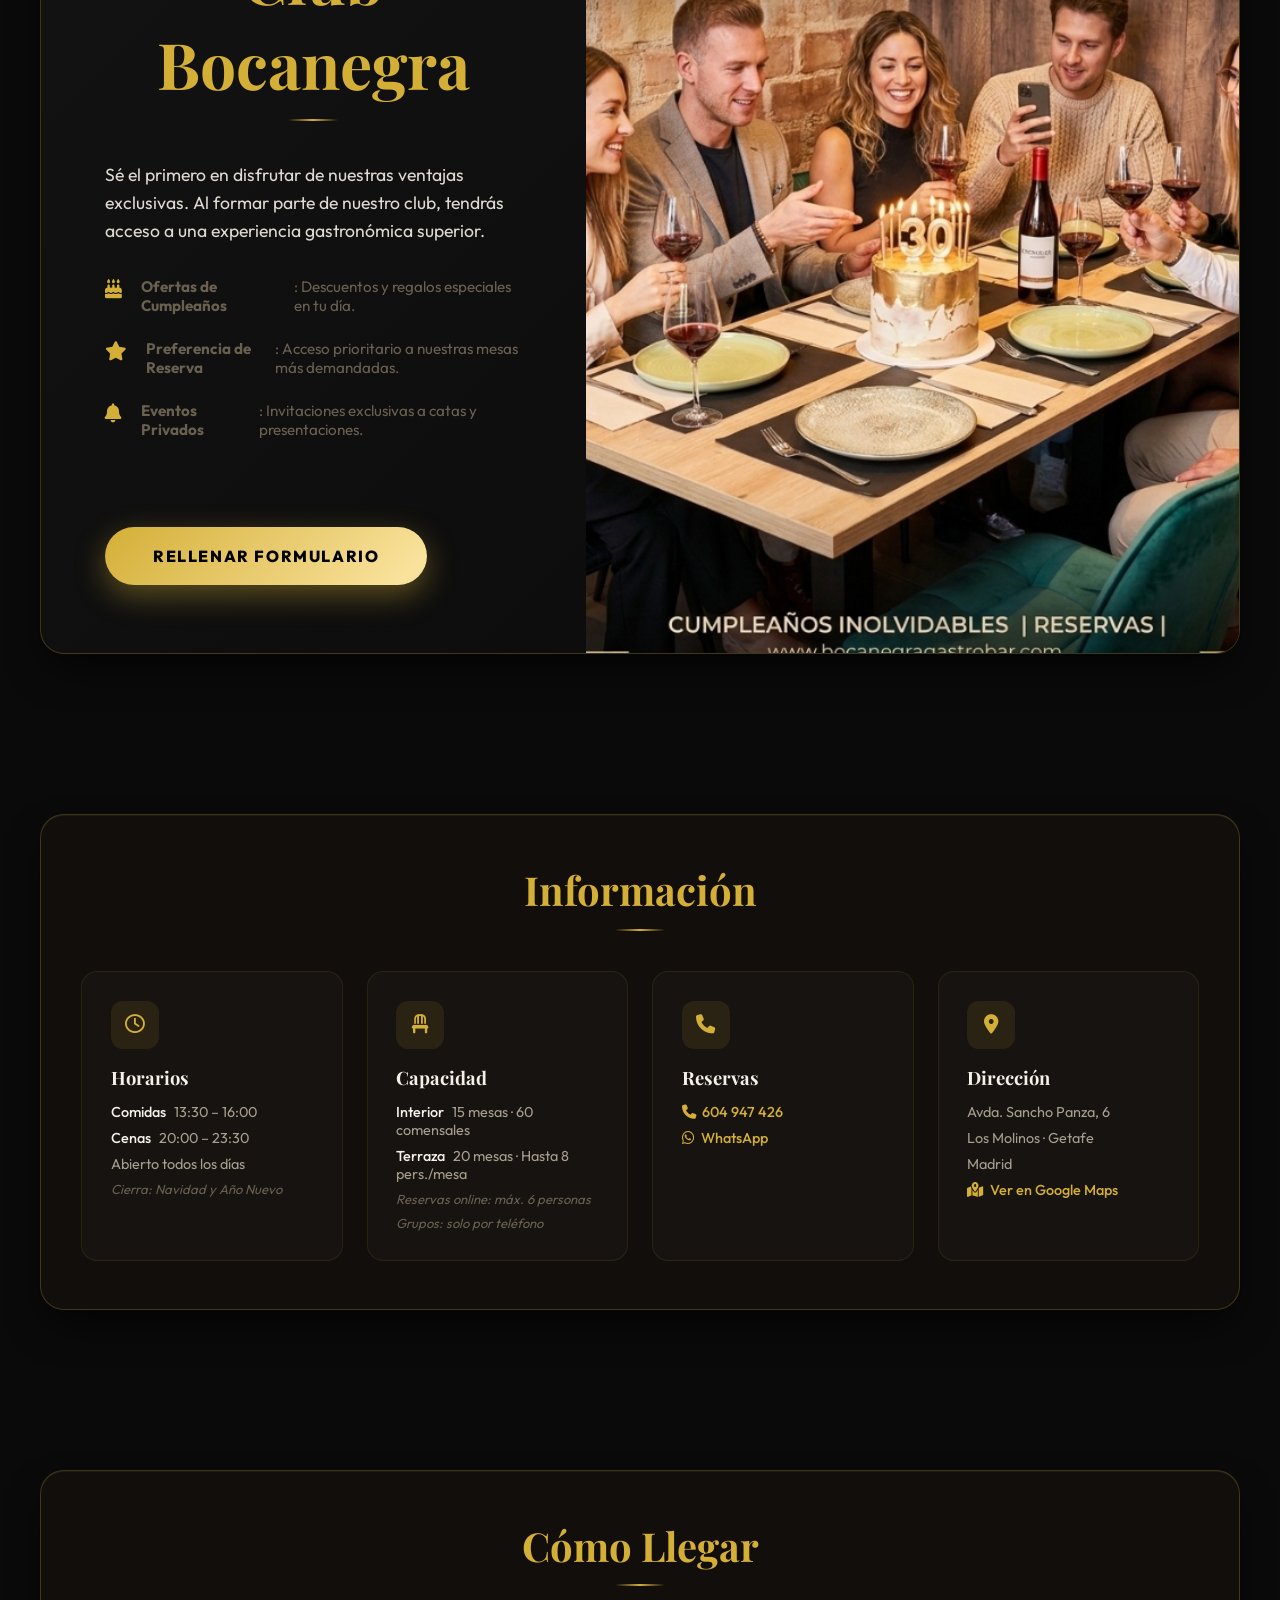
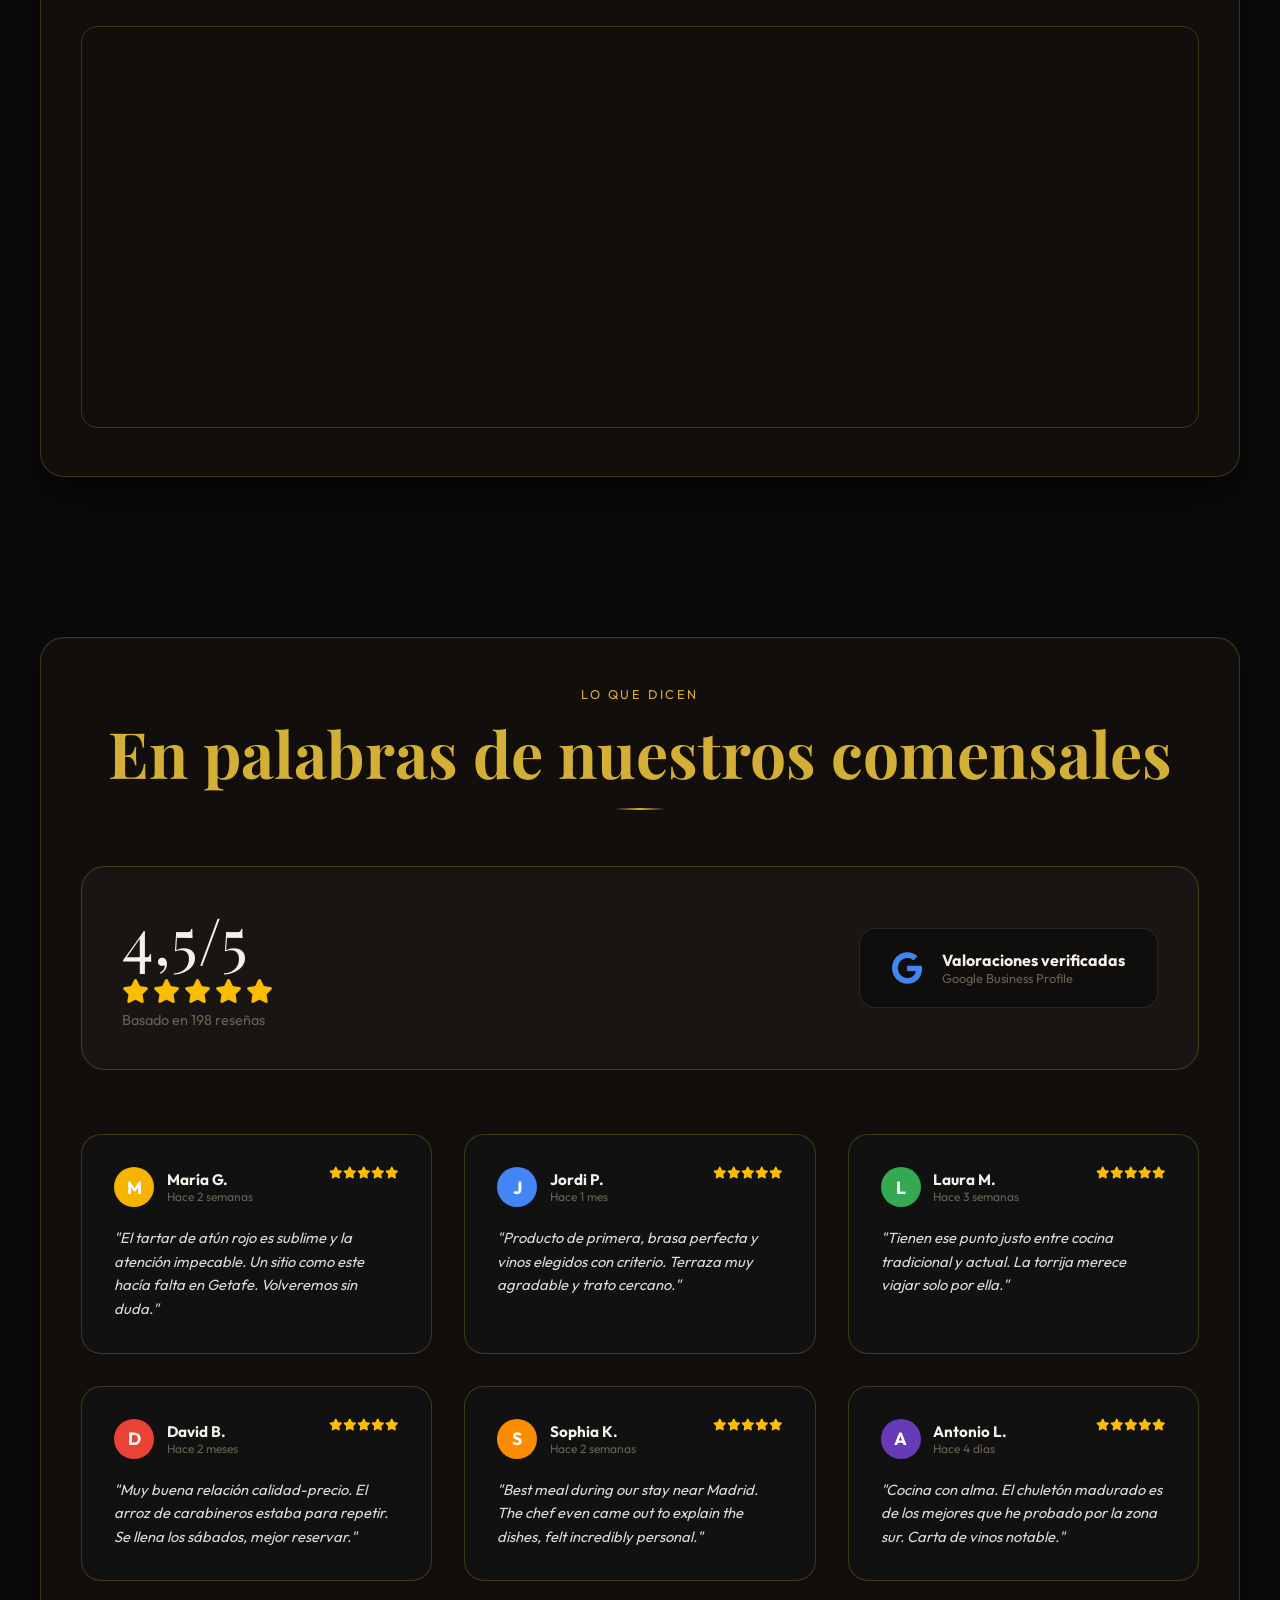
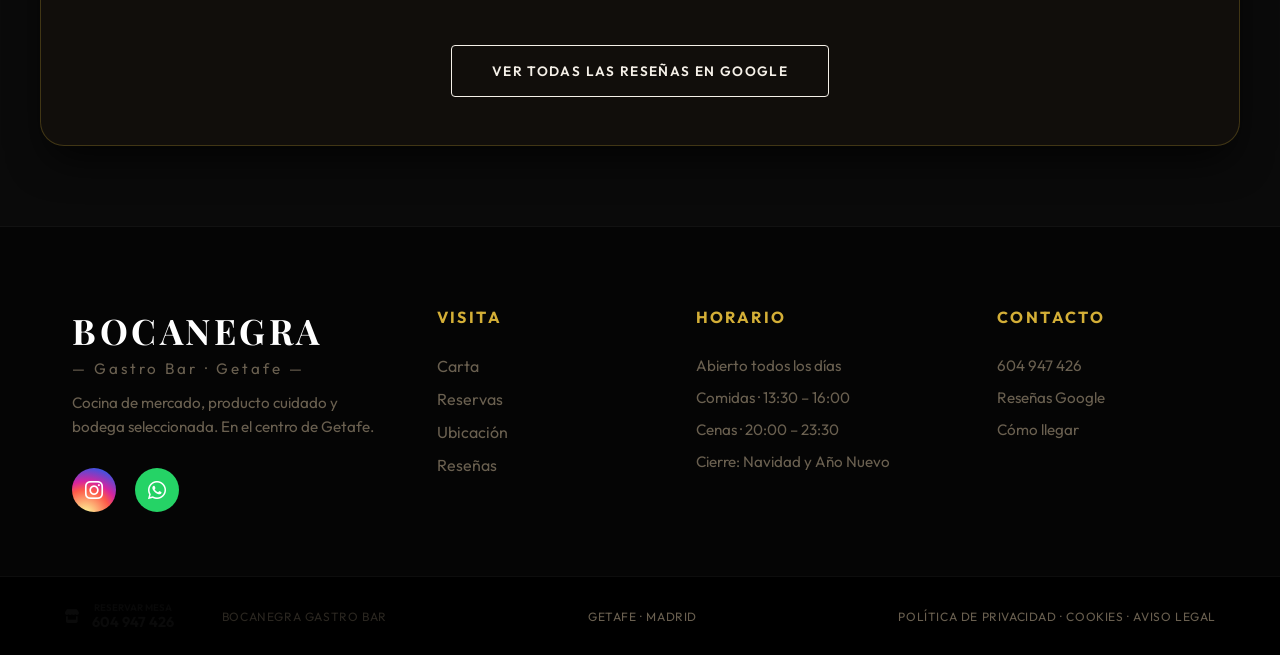
==== commit e44c55e3: "fix: nav Reservar button opens reservation modal (comidas/cenas)" ====
--- a/index.html
+++ b/index.html
@@ -365,7 +365,7 @@
                 <li><a href="#reviews">Opiniones</a></li>
                 <li><a href="#info">Info</a></li>
                 <li><a href="#ubicacion">Ubicación</a></li>
-                <li><a href="tel:604947426" class="nav-cta"><i class="fa-solid fa-phone"></i> Reservar</a></li>
+                <li><a onclick="openReserveModal()" class="nav-cta" style="cursor:pointer;"><i class="fa-solid fa-calendar-check"></i> Reservar</a></li>
             </ul>
         </div>
     </nav>
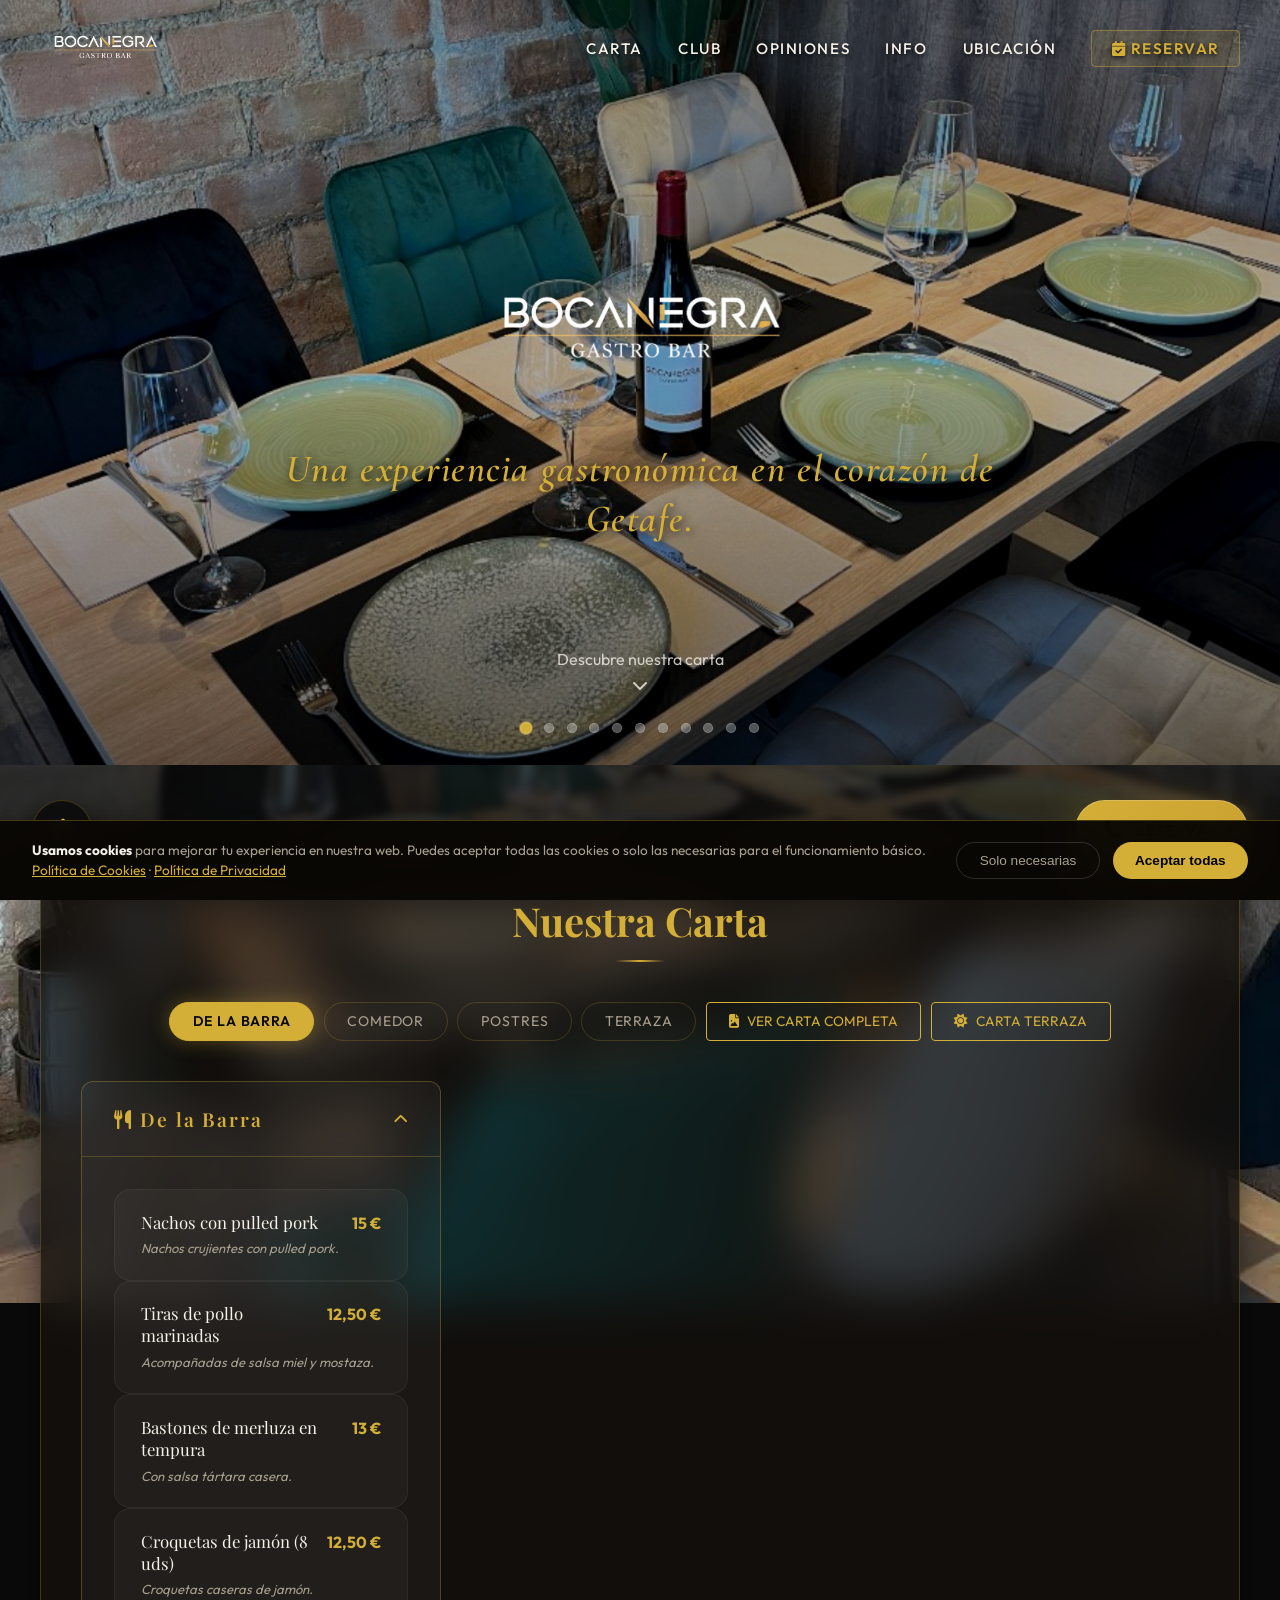
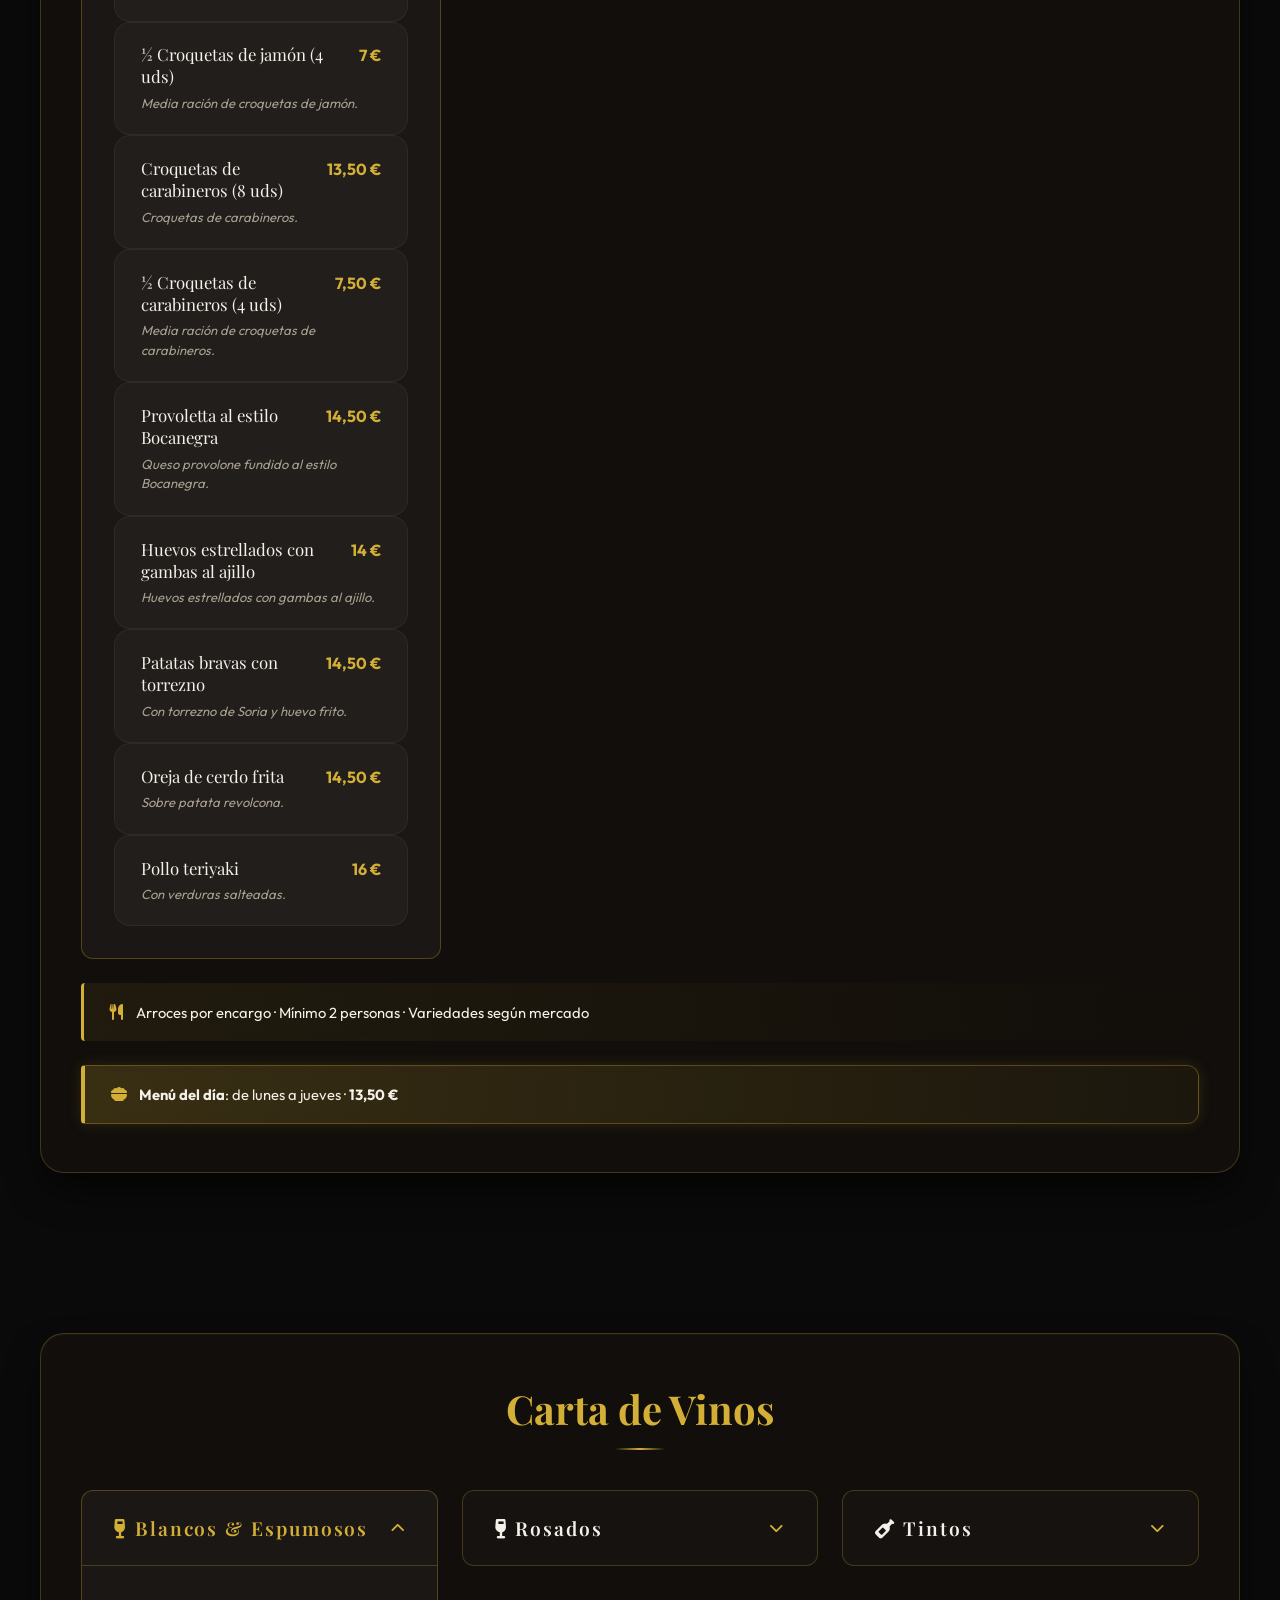
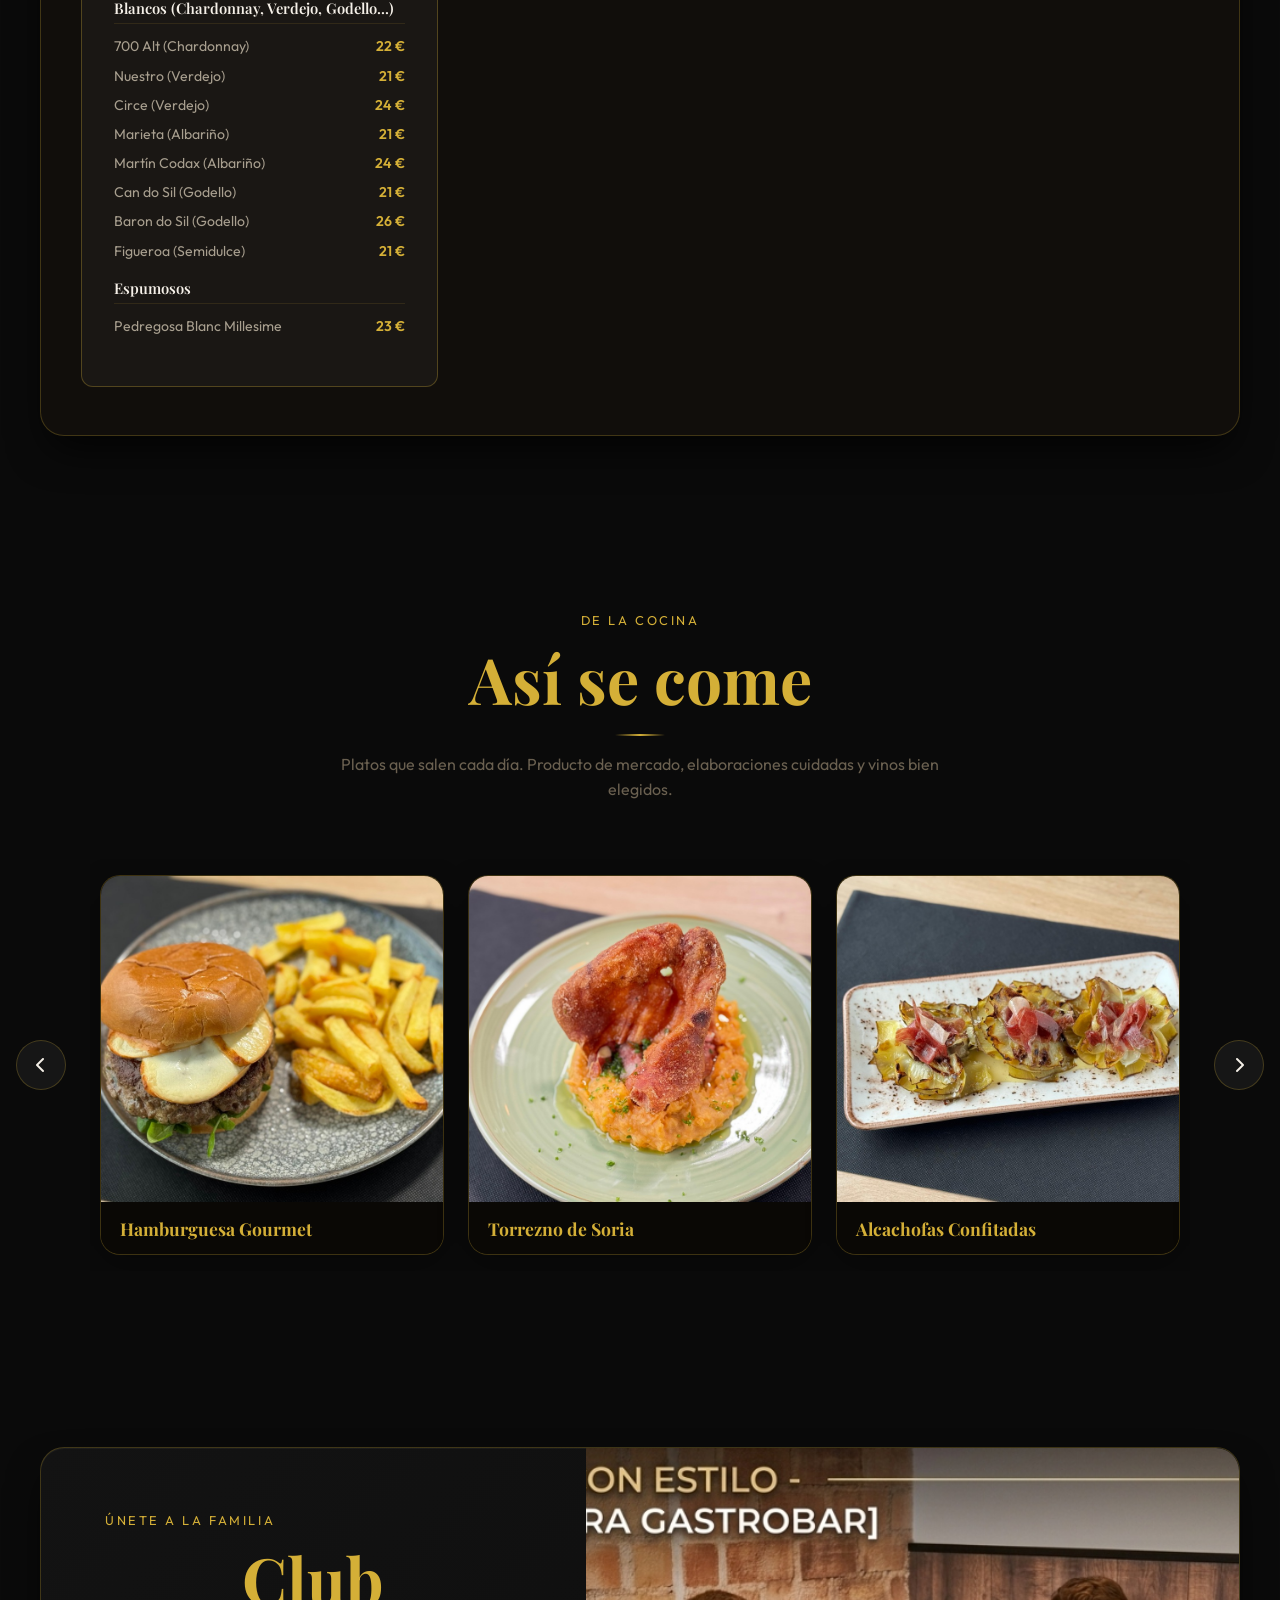
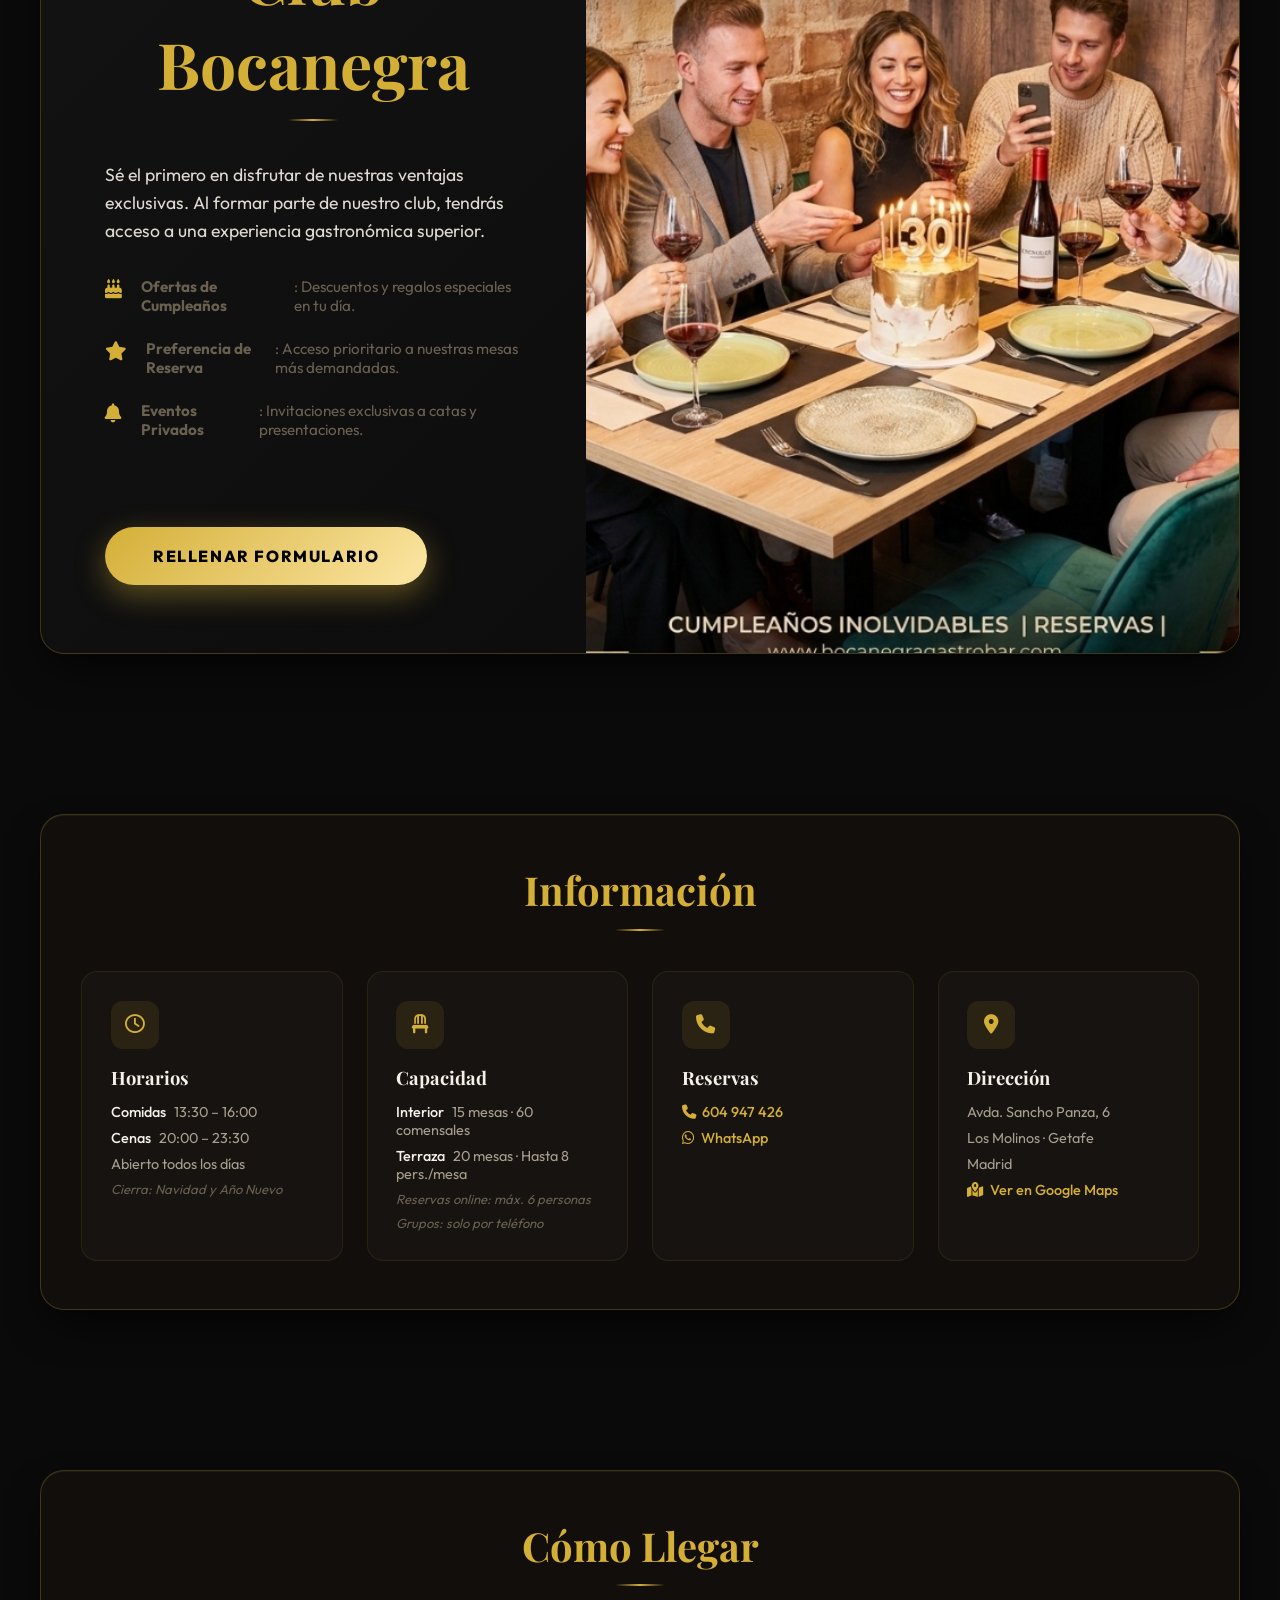
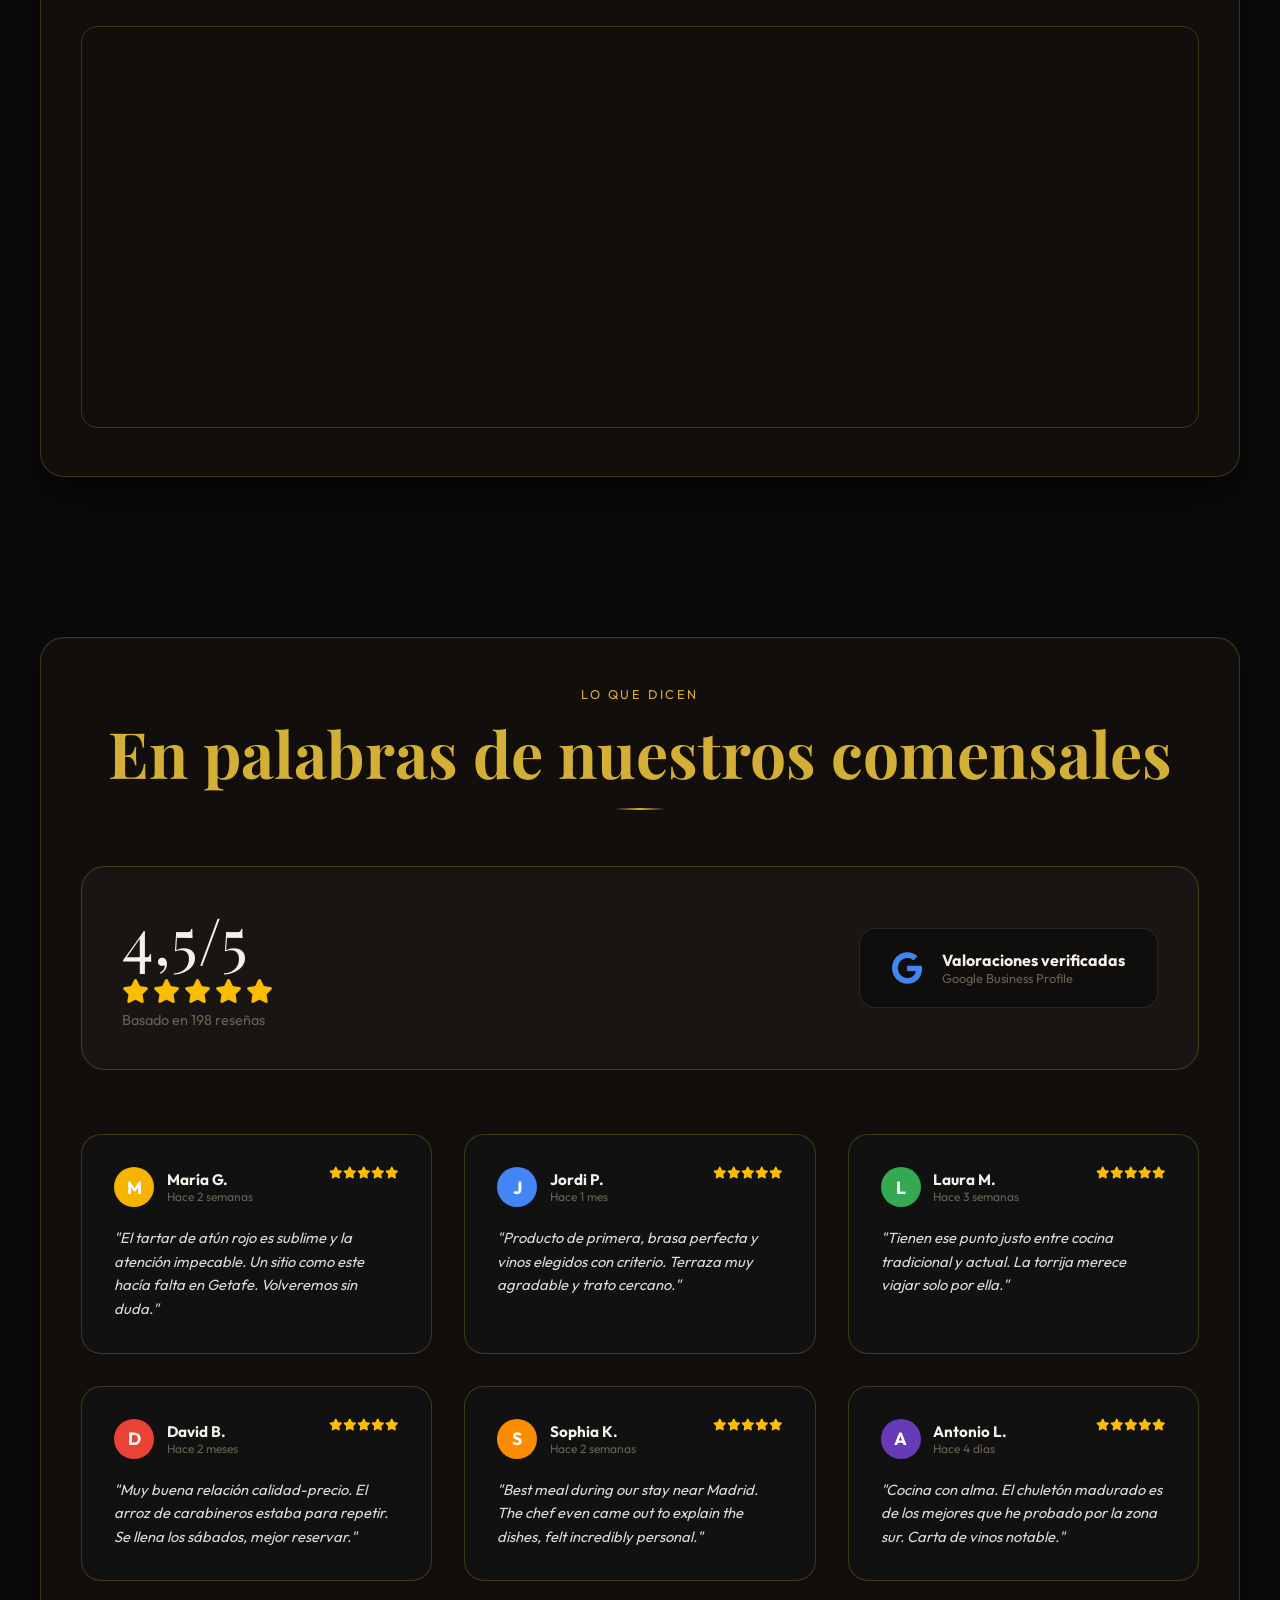
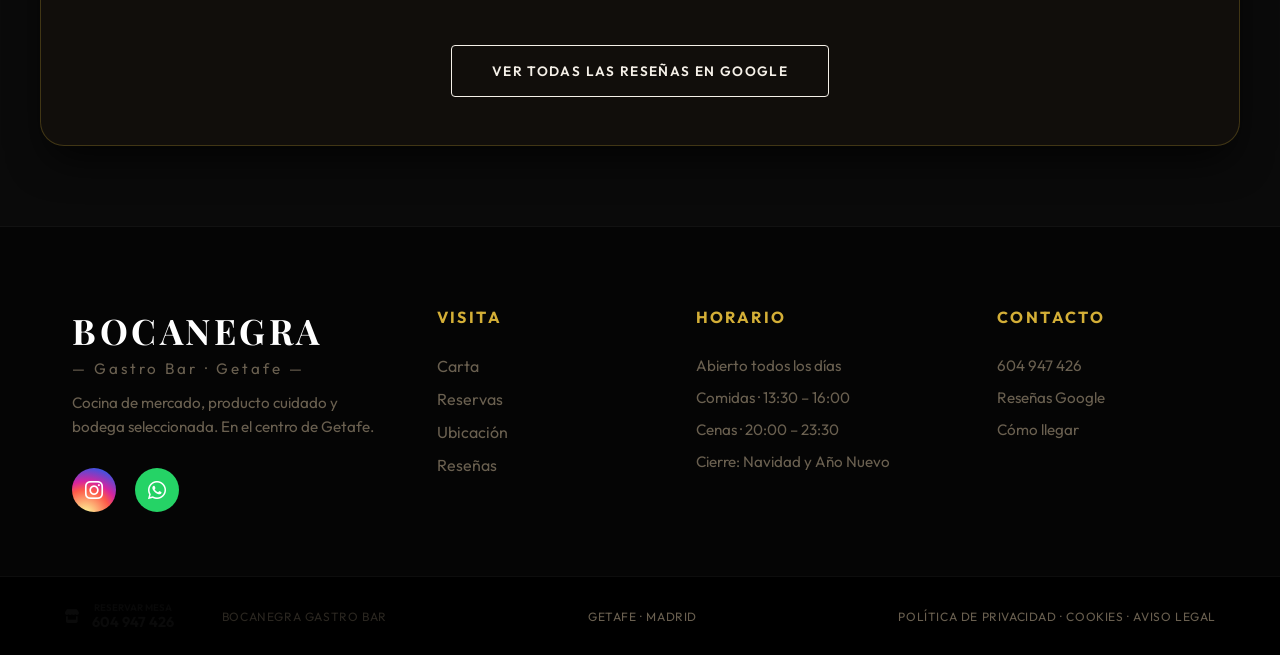
==== commit 681a7f77: "feat: disable online reservations — show phone number in modal" ====
--- a/index.html
+++ b/index.html
@@ -702,14 +702,11 @@
         <div class="reserve-modal-box">
             <button class="reserve-modal-close" onclick="closeReserveModal()"><i class="fa-solid fa-xmark"></i></button>
             <p class="reserve-modal-sub">Reserva en Bocanegra</p>
-            <h2 class="reserve-modal-title">¿Para cuándo quieres reservar?</h2>
-            <div class="reserve-modal-options">
-                <a href="https://cal.eu/bocanegra/comidas" target="_blank" class="reserve-option-btn">
-                    <i class="fa-solid fa-sun"></i><span>Comida</span>
-                </a>
-                <a href="https://cal.eu/bocanegra/cenas" target="_blank" class="reserve-option-btn">
-                    <i class="fa-solid fa-moon"></i><span>Cena</span>
-                </a>
+            <h2 class="reserve-modal-title">Reservas temporalmente cerradas</h2>
+            <div style="text-align:center; padding: 0.5rem 0 1rem;">
+                <i class="fa-solid fa-phone" style="font-size:2rem; color:var(--primary); margin-bottom:1rem; display:block;"></i>
+                <p style="color:#ccc; font-size:0.95rem; line-height:1.6; margin-bottom:1.2rem;">Para reservar, llámanos directamente:</p>
+                <a href="tel:604947426" style="font-size:1.5rem; font-weight:700; color:var(--primary); text-decoration:none; letter-spacing:0.05em;">604 947 426</a>
             </div>
         </div>
     </div>
